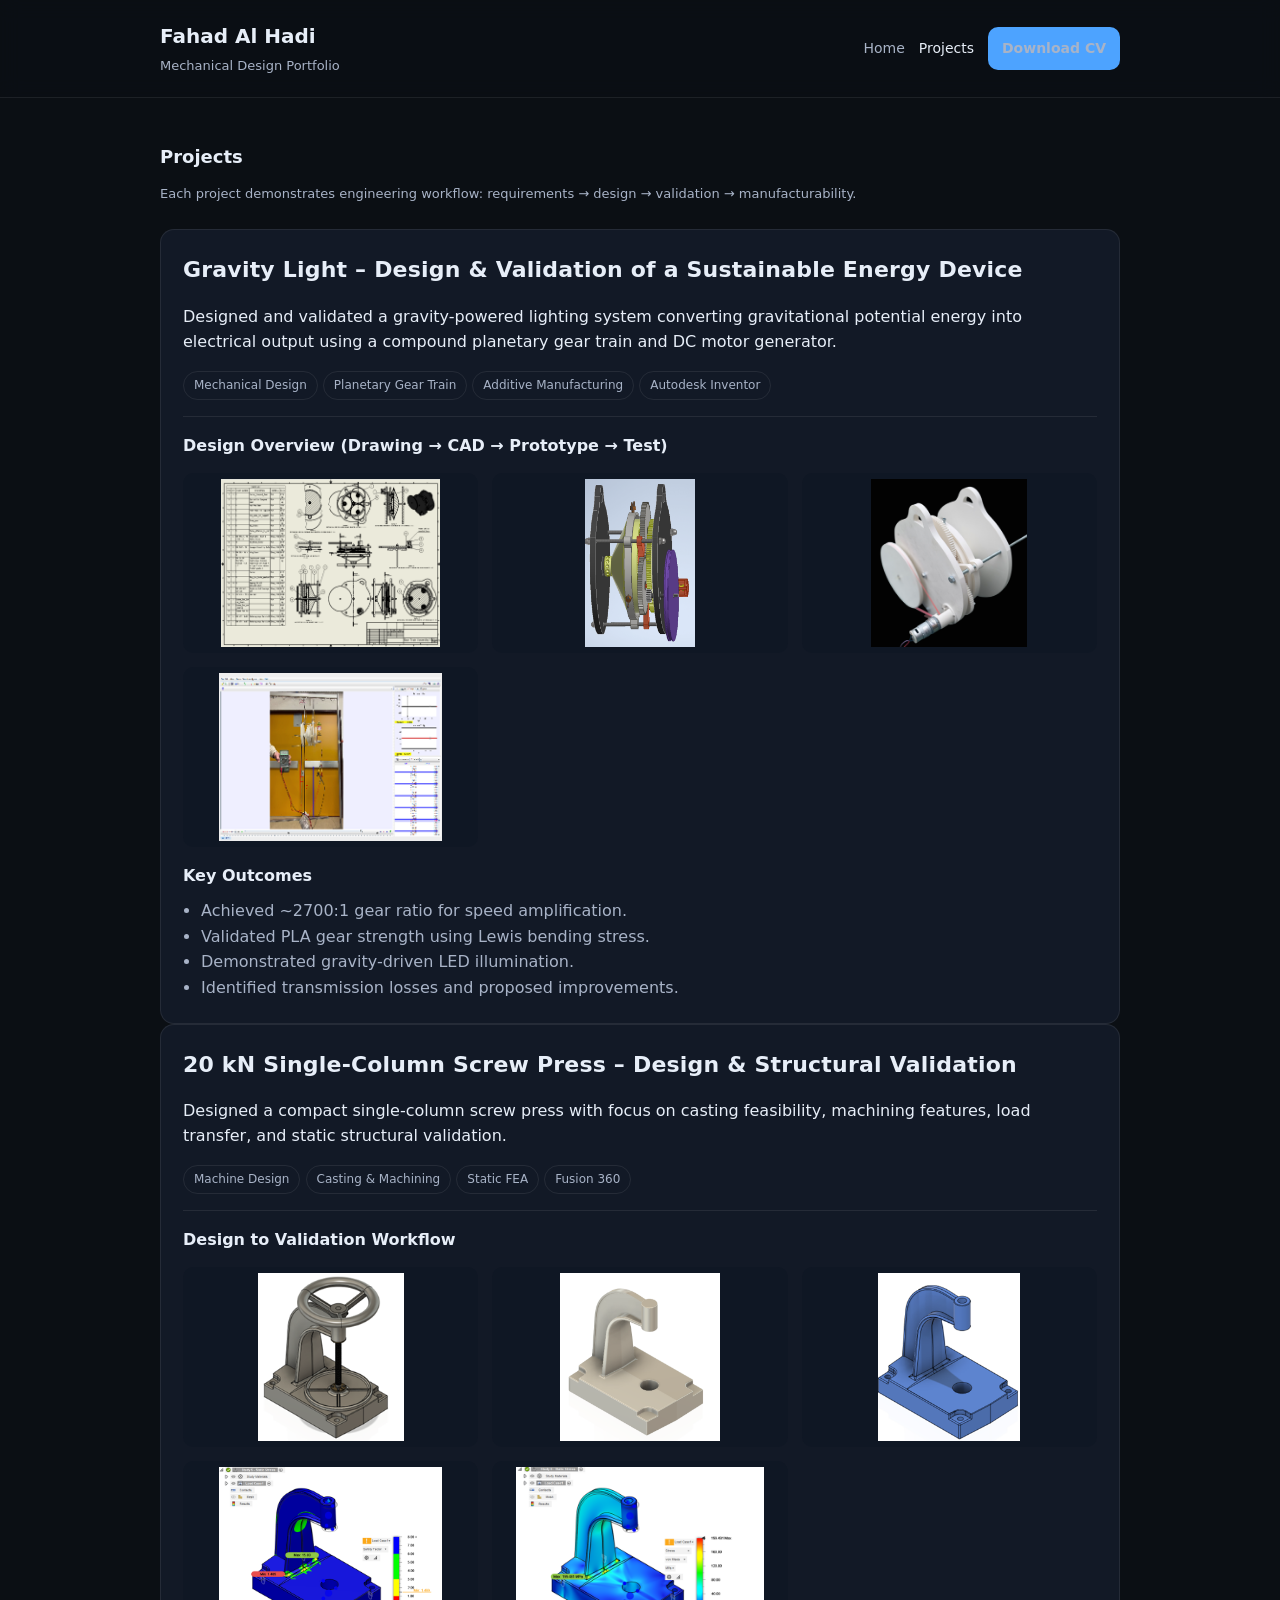
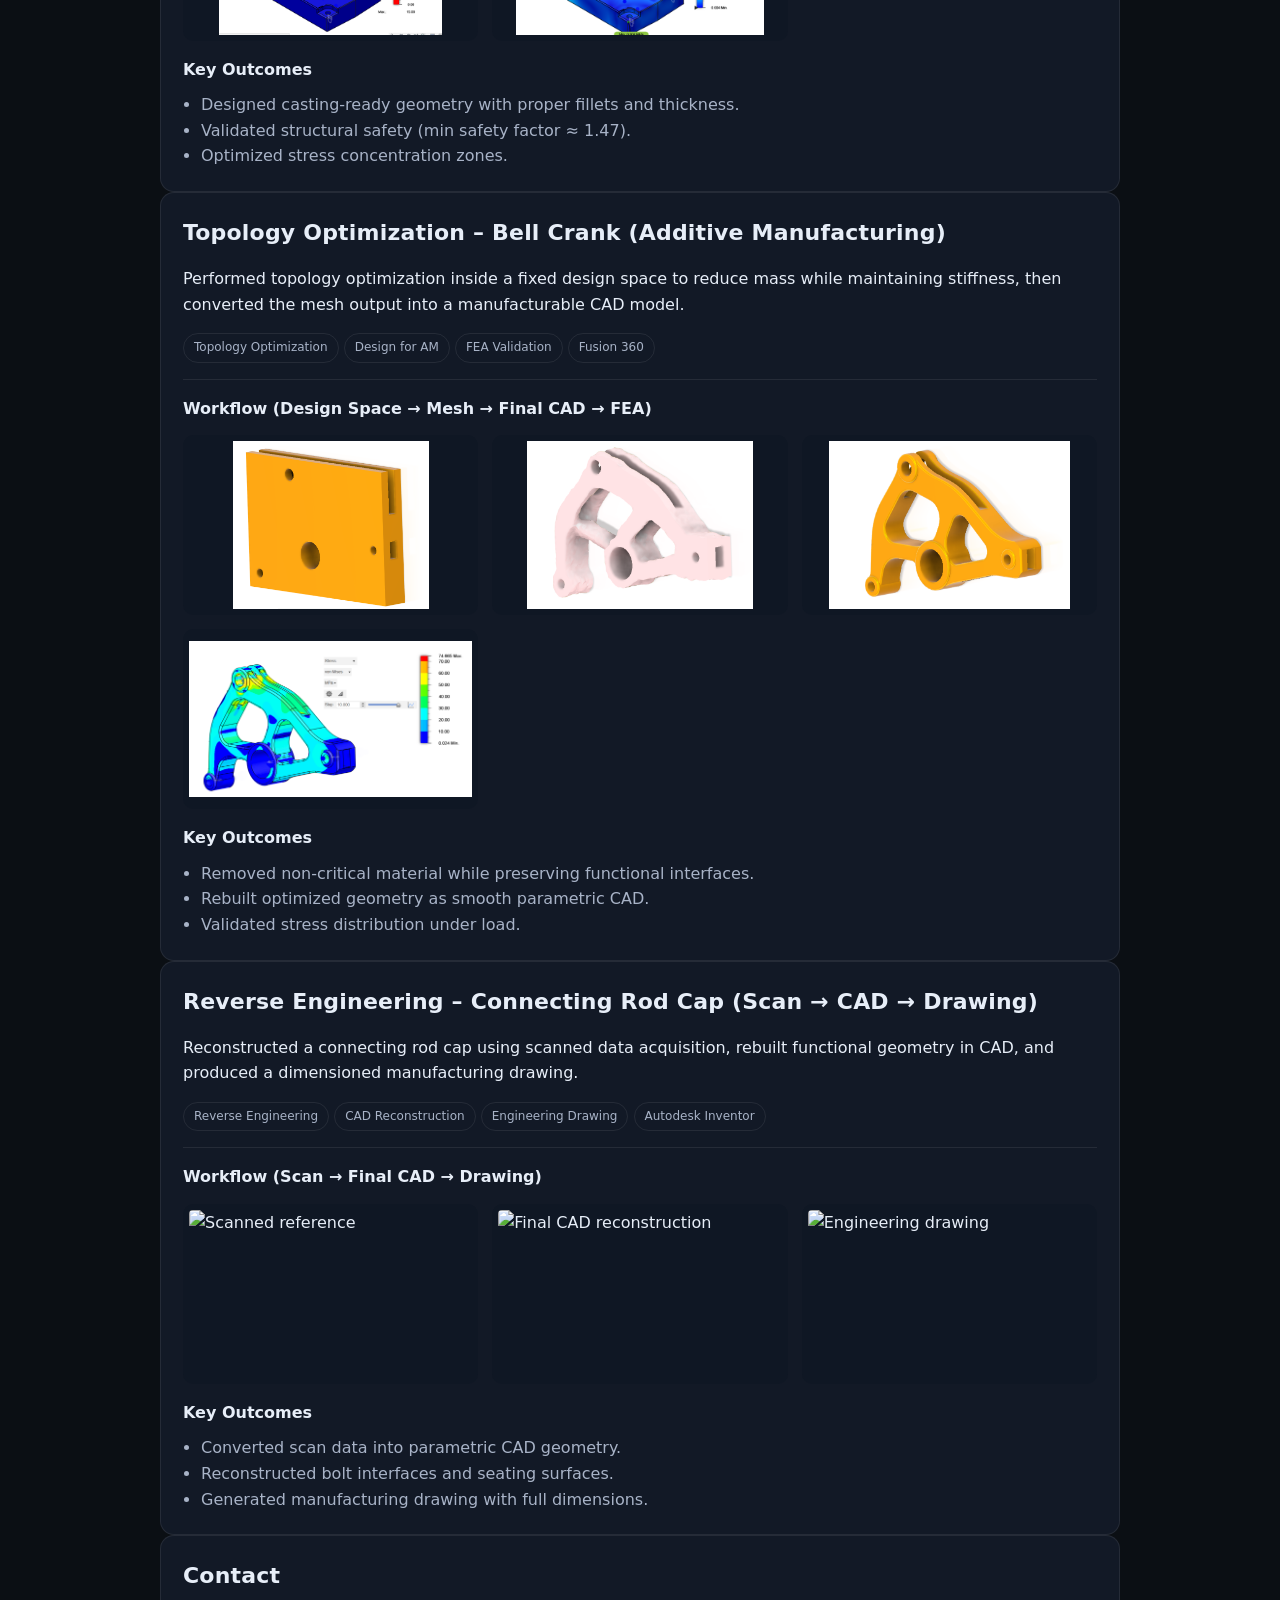
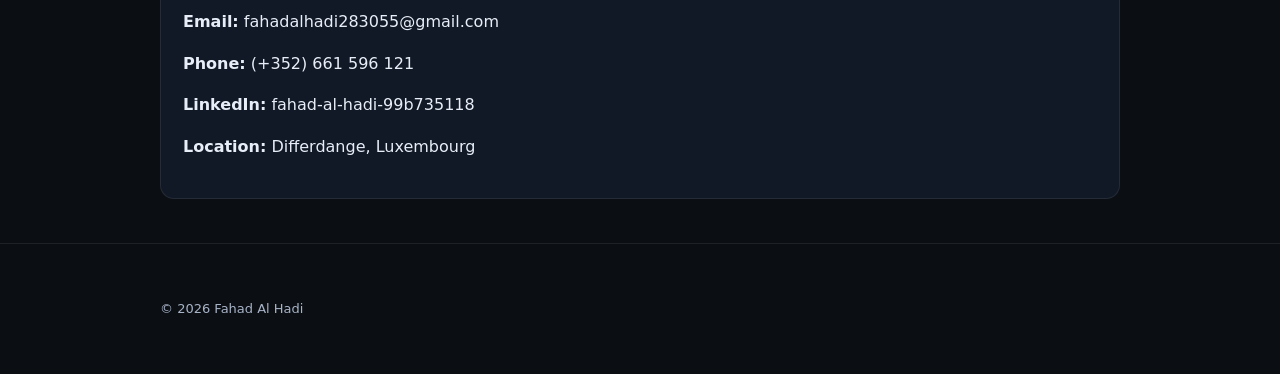
==== projects.html @ 4d7b7450 "Update projects.html" ====
<!doctype html>
<html lang="en">
<head>
  <meta charset="utf-8" />
  <meta name="viewport" content="width=device-width, initial-scale=1" />
  <title>Projects | Fahad Al Hadi</title>
  <link rel="stylesheet" href="style.css" />
</head>

<body>
  <!-- ================= HEADER ================= -->
  <header class="site-header">
    <div class="container">
      <div class="brand">
        <h1>Fahad Al Hadi</h1>
        <p class="subtitle">Mechanical Design Portfolio</p>
      </div>

      <nav class="nav">
        <a href="index.html">Home</a>
        <a class="active" href="projects.html">Projects</a>
        <a class="btn" href="resume.pdf" target="_blank" rel="noopener">Download CV</a>
      </nav>
    </div>
  </header>

  <!-- ================= MAIN ================= -->
  <main class="container">

    <section class="section">
      <h3>Projects</h3>
      <p class="subtitle">
        Each project demonstrates engineering workflow: requirements → design → validation → manufacturability.
      </p>
    </section>

    <!-- ========================================================== -->
    <!-- ===================== 1. GRAVITY LIGHT =================== -->
    <!-- ========================================================== -->
    <section id="gravity-light" class="section card">
      <h3>Gravity Light – Design & Validation of a Sustainable Energy Device</h3>

      <p>
        Designed and validated a gravity-powered lighting system converting gravitational potential energy
        into electrical output using a compound planetary gear train and DC motor generator.
      </p>

      <span class="tag">Mechanical Design</span>
      <span class="tag">Planetary Gear Train</span>
      <span class="tag">Additive Manufacturing</span>
      <span class="tag">Autodesk Inventor</span>

      <hr style="border:0;border-top:1px solid rgba(255,255,255,0.08);margin:16px 0;" />

      <h4>Design Overview (Drawing → CAD → Prototype → Test)</h4>

      <div class="image-row">
        <img src="images/gravity-light/drawing-gear-train.png" alt="Engineering drawing">
        <img src="images/gravity-light/cad-assembly.png" alt="CAD assembly">
        <img src="images/gravity-light/prototype-printed.png" alt="3D printed prototype">
        <img src="images/gravity-light/experimental-test.png" alt="Experimental setup">
      </div>

      <h4>Key Outcomes</h4>
      <ul class="pill-list">
        <li>Achieved ~2700:1 gear ratio for speed amplification.</li>
        <li>Validated PLA gear strength using Lewis bending stress.</li>
        <li>Demonstrated gravity-driven LED illumination.</li>
        <li>Identified transmission losses and proposed improvements.</li>
      </ul>
    </section>

    <!-- ========================================================== -->
    <!-- ===================== 2. SCREW PRESS ===================== -->
    <!-- ========================================================== -->
    <section id="screw-press" class="section card">
      <h3>20 kN Single-Column Screw Press – Design & Structural Validation</h3>

      <p>
        Designed a compact single-column screw press with focus on casting feasibility,
        machining features, load transfer, and static structural validation.
      </p>

      <span class="tag">Machine Design</span>
      <span class="tag">Casting & Machining</span>
      <span class="tag">Static FEA</span>
      <span class="tag">Fusion 360</span>

      <hr style="border:0;border-top:1px solid rgba(255,255,255,0.08);margin:16px 0;" />

      <h4>Design to Validation Workflow</h4>

      <div class="image-row">
        <img src="images/screw-press/assembly.png" alt="Assembly model">
        <img src="images/screw-press/cast-part.png" alt="Cast part">
        <img src="images/screw-press/machined-part.png" alt="Machined part">
        <img src="images/screw-press/safety-factor.png" alt="Safety factor plot">
        <img src="images/screw-press/stress-analysis.png" alt="Von Mises stress">
      </div>

      <h4>Key Outcomes</h4>
      <ul class="pill-list">
        <li>Designed casting-ready geometry with proper fillets and thickness.</li>
        <li>Validated structural safety (min safety factor ≈ 1.47).</li>
        <li>Optimized stress concentration zones.</li>
      </ul>
    </section>

    <!-- ========================================================== -->
    <!-- ===================== 3. TOPOLOGY ======================== -->
    <!-- ========================================================== -->
    <section id="topology-bellcrank" class="section card">
      <h3>Topology Optimization – Bell Crank (Additive Manufacturing)</h3>

      <p>
        Performed topology optimization inside a fixed design space to reduce mass while
        maintaining stiffness, then converted the mesh output into a manufacturable CAD model.
      </p>

      <span class="tag">Topology Optimization</span>
      <span class="tag">Design for AM</span>
      <span class="tag">FEA Validation</span>
      <span class="tag">Fusion 360</span>

      <hr style="border:0;border-top:1px solid rgba(255,255,255,0.08);margin:16px 0;" />

      <h4>Workflow (Design Space → Mesh → Final CAD → FEA)</h4>

      <div class="image-row">
        <img src="images/topology-bellcrank/designspace.png" alt="Design space">
        <img src="images/topology-bellcrank/meshbody.png" alt="Topology mesh">
        <img src="images/topology-bellcrank/bellcrank.png" alt="Final CAD model">
        <img src="images/topology-bellcrank/stress.png" alt="Stress analysis">
      </div>

      <h4>Key Outcomes</h4>
      <ul class="pill-list">
        <li>Removed non-critical material while preserving functional interfaces.</li>
        <li>Rebuilt optimized geometry as smooth parametric CAD.</li>
        <li>Validated stress distribution under load.</li>
      </ul>
    </section>

    <!-- ========================================================== -->
    <!-- ============ 4. REVERSE ENGINEERING PROJECT ============= -->
    <!-- ========================================================== -->
    <section id="reverse-connecting-rod" class="section card">
      <h3>Reverse Engineering – Connecting Rod Cap (Scan → CAD → Drawing)</h3>

      <p>
        Reconstructed a connecting rod cap using scanned data acquisition,
        rebuilt functional geometry in CAD, and produced a dimensioned manufacturing drawing.
      </p>

      <span class="tag">Reverse Engineering</span>
      <span class="tag">CAD Reconstruction</span>
      <span class="tag">Engineering Drawing</span>
      <span class="tag">Autodesk Inventor</span>

      <hr style="border:0;border-top:1px solid rgba(255,255,255,0.08);margin:16px 0;" />

      <h4>Workflow (Scan → Final CAD → Drawing)</h4>

      <div class="image-row">
        <img src="images/reverse-connecting-rod/scan.png" alt="Scanned reference">
        <img src="images/reverse-connecting-rod/final.png" alt="Final CAD reconstruction">
        <img src="images/reverse-connecting-rod/drawing.png" alt="Engineering drawing">
      </div>

      <h4>Key Outcomes</h4>
      <ul class="pill-list">
        <li>Converted scan data into parametric CAD geometry.</li>
        <li>Reconstructed bolt interfaces and seating surfaces.</li>
        <li>Generated manufacturing drawing with full dimensions.</li>
      </ul>
    </section>

    <!-- ================= CONTACT ================= -->
    <section class="section card" id="contact">
      <h3>Contact</h3>
      <p><strong>Email:</strong> <a href="mailto:fahadalhadi283055@gmail.com">fahadalhadi283055@gmail.com</a></p>
      <p><strong>Phone:</strong> <a href="tel:+352661596121">(+352) 661 596 121</a></p>
      <p><strong>LinkedIn:</strong>
        <a href="https://www.linkedin.com/in/fahad-al-hadi-99b735118/" target="_blank" rel="noopener">
          fahad-al-hadi-99b735118
        </a>
      </p>
      <p><strong>Location:</strong> Differdange, Luxembourg</p>
    </section>

  </main>

  <!-- ================= FOOTER ================= -->
  <footer class="footer">
    <div class="container">
      <p>© <span id="year"></span> Fahad Al Hadi</p>
    </div>
  </footer>

  <script>
    document.getElementById("year").textContent = new Date().getFullYear();
  </script>

</body>
</html>
---- style.css ----
:root {
  --bg: #0b0f14;
  --card: #121926;
  --text: #e7eef8;
  --muted: #a8b3c7;
  --accent: #4da3ff;
  --border: rgba(255,255,255,0.08);
}

* { box-sizing: border-box; }
body {
  margin: 0;
  font-family: system-ui, -apple-system, Segoe UI, Roboto, Arial, sans-serif;
  background: var(--bg);
  color: var(--text);
  line-height: 1.6;
}

a { color: inherit; text-decoration: none; }
.container { max-width: 1000px; margin: 0 auto; padding: 20px; }

.site-header {
  position: sticky;
  top: 0;
  background: rgba(11, 15, 20, 0.85);
  backdrop-filter: blur(10px);
  border-bottom: 1px solid var(--border);
}

.site-header .container {
  display: flex;
  align-items: center;
  justify-content: space-between;
  gap: 20px;
}

.brand h1 { margin: 0; font-size: 20px; }
.subtitle { margin: 4px 0 0; color: var(--muted); font-size: 13px; }

.nav { display: flex; align-items: center; gap: 14px; flex-wrap: wrap; }
.nav a { color: var(--muted); font-size: 14px; }
.nav a.active { color: var(--text); }
.nav a:hover { color: var(--text); }

.btn {
  display: inline-block;
  padding: 10px 14px;
  background: var(--accent);
  color: #08101a;
  border-radius: 10px;
  font-weight: 700;
}
.btn-outline {
  display: inline-block;
  padding: 10px 14px;
  border: 1px solid var(--border);
  border-radius: 10px;
  color: var(--text);
}
.btn-outline:hover { border-color: rgba(255,255,255,0.18); }

.hero {
  display: grid;
  grid-template-columns: 1.4fr 1fr;
  gap: 20px;
  padding: 30px 0 10px;
}
.hero h2 { font-size: 34px; line-height: 1.15; margin: 0 0 10px; }
.hero p { color: var(--muted); margin: 0 0 18px; }

.hero-actions { display: flex; gap: 12px; flex-wrap: wrap; }

.section { padding: 25px 0; }
.section h3 { margin: 0 0 12px; font-size: 18px; }

.card {
  border: 1px solid var(--border);
  background: var(--card);
  border-radius: 14px;
  padding: 16px;
}

.grid {
  display: grid;
  grid-template-columns: repeat(3, 1fr);
  gap: 14px;
}

.project-card {
  border: 1px solid var(--border);
  background: var(--card);
  border-radius: 14px;
  padding: 16px;
  transition: transform 0.12s ease, border-color 0.12s ease;
}
.project-card:hover {
  transform: translateY(-2px);
  border-color: rgba(255,255,255,0.18);
}
.project-card h4 { margin: 0 0 6px; font-size: 15px; }
.project-card p { margin: 0 0 10px; color: var(--muted); font-size: 14px; }

.tag {
  display: inline-block;
  font-size: 12px;
  color: var(--muted);
  border: 1px solid var(--border);
  border-radius: 999px;
  padding: 4px 10px;
}

.pill-list { margin: 10px 0 0; padding-left: 18px; color: var(--muted); }

.footer {
  border-top: 1px solid var(--border);
  color: var(--muted);
  padding: 22px 0;
  margin-top: 24px;
  font-size: 13px;
}

@media (max-width: 900px) {
  .hero { grid-template-columns: 1fr; }
  .grid { grid-template-columns: 1fr; }
  .site-header .container { flex-direction: column; align-items: flex-start; }
}
.image-row {
  display: grid;
  grid-template-columns: repeat(auto-fit, minmax(220px, 1fr));
  gap: 14px;
  margin: 14px 0;
}

.image-row img {
  width: 100%;
  height: 180px;
  object-fit: contain;
  background: #0f1724;
  border-radius: 10px;
  padding: 6px;
}
/* --- Project visual hierarchy upgrades --- */
.section.card {
  padding: 22px;
}

.section.card h3 {
  font-size: 22px;
  margin: 0 0 10px;
  letter-spacing: 0.2px;
}

.section.card h4 {
  font-size: 16px;
  margin: 16px 0 8px;
}

.project-head {
  display: flex;
  gap: 10px;
  align-items: flex-start;
  justify-content: space-between;
  flex-wrap: wrap;
  padding-bottom: 12px;
  margin-bottom: 12px;
  border-bottom: 1px solid var(--border);
}

.project-tags {
  display: flex;
  gap: 8px;
  flex-wrap: wrap;
}

.note {
  margin-top: 12px;
  color: rgba(255,255,255,0.75);
  font-size: 14px;
}
.hero-tagline {
  margin-top: 6px;
  font-size: 15px;
  color: var(--muted);
  letter-spacing: 0.3px;
}
/* --- Horizontal slider for projects --- */
.slider {
  position: relative;
  margin-top: 12px;
}

.slider-track {
  display: flex;
  gap: 14px;
  overflow-x: auto;
  scroll-behavior: smooth;
  padding: 8px 44px; /* space for buttons */
  scrollbar-width: thin;
}

.slider-track::-webkit-scrollbar {
  height: 8px;
}
.slider-track::-webkit-scrollbar-thumb {
  background: rgba(255,255,255,0.16);
  border-radius: 999px;
}

.slider-card {
  flex: 0 0 280px;
  border: 1px solid var(--border);
  background: var(--card);
  border-radius: 14px;
  padding: 16px;
  transition: transform 0.12s ease, border-color 0.12s ease;
}
.slider-card:hover {
  transform: translateY(-2px);
  border-color: rgba(255,255,255,0.18);
}
.slider-card h4 {
  margin: 0 0 6px;
  font-size: 15px;
}
.slider-card p {
  margin: 0 0 10px;
  color: var(--muted);
  font-size: 14px;
}
.tool-pill {
  display: inline-block;
  font-size: 12px;
  color: var(--muted);
  border: 1px solid var(--border);
  border-radius: 999px;
  padding: 4px 10px;
  margin-right: 6px;
}

.slider-btn {
  position: absolute;
  top: 50%;
  transform: translateY(-50%);
  width: 36px;
  height: 36px;
  border-radius: 12px;
  border: 1px solid var(--border);
  background: rgba(18, 25, 38, 0.9);
  color: var(--text);
  cursor: pointer;
  display: grid;
  place-items: center;
}
.slider-btn:hover {
  border-color: rgba(255,255,255,0.18);
}
.slider-btn.left { left: 6px; }
.slider-btn.right { right: 6px; }

@media (max-width: 900px) {
  .slider-track { padding: 8px 42px; }
  .slider-card { flex-basis: 240px; }
}
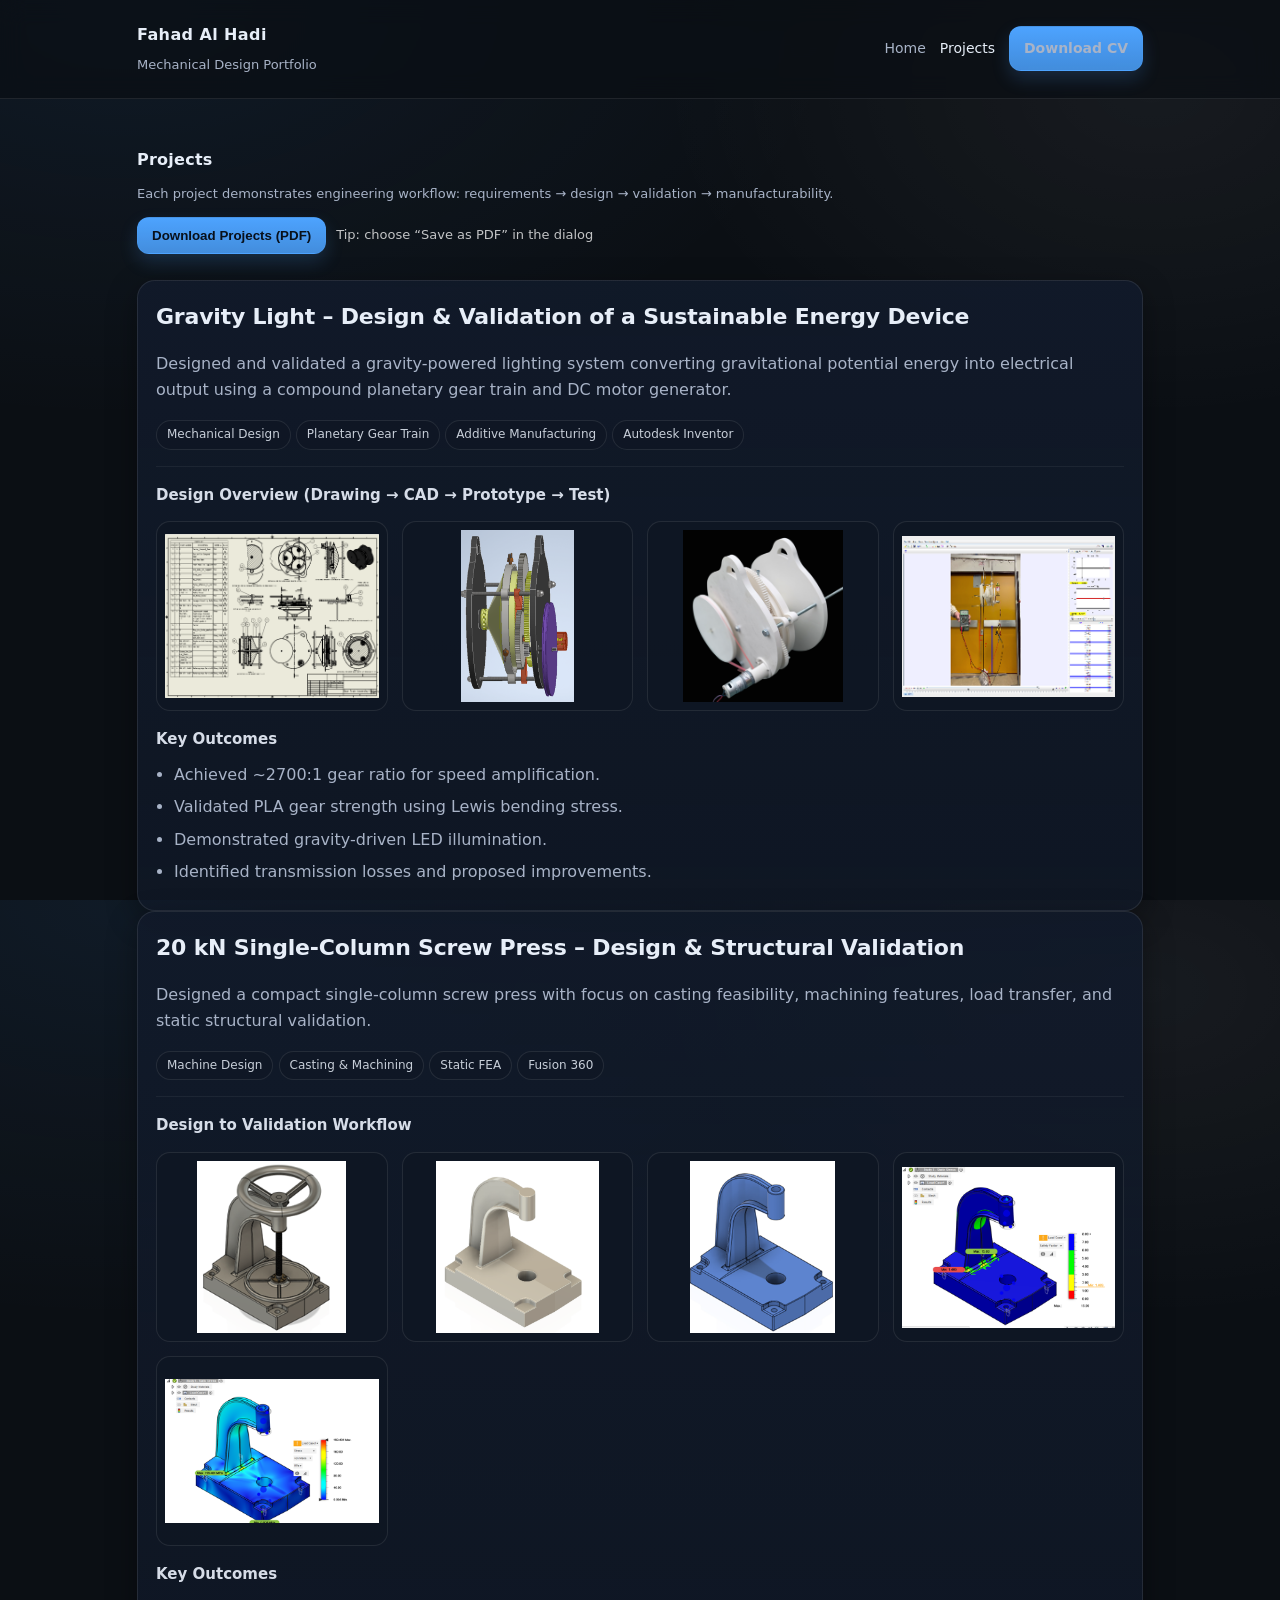
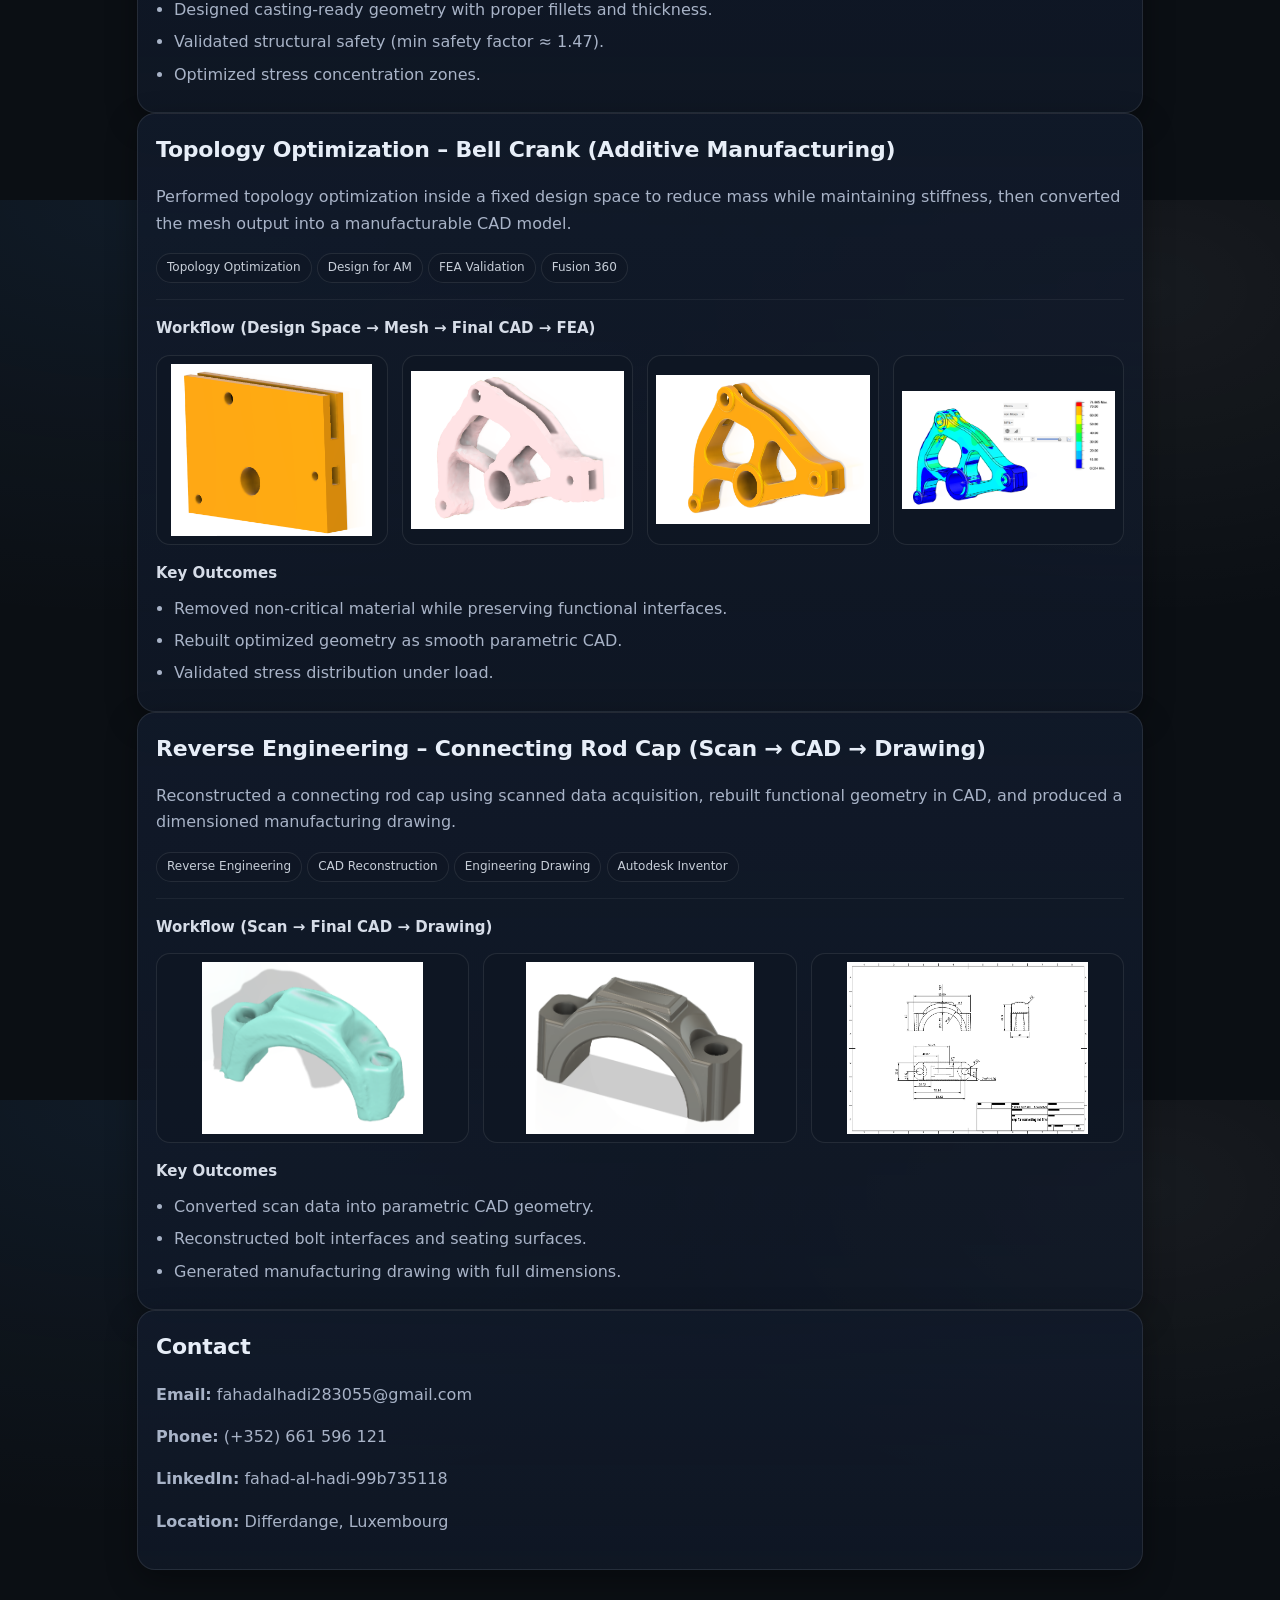
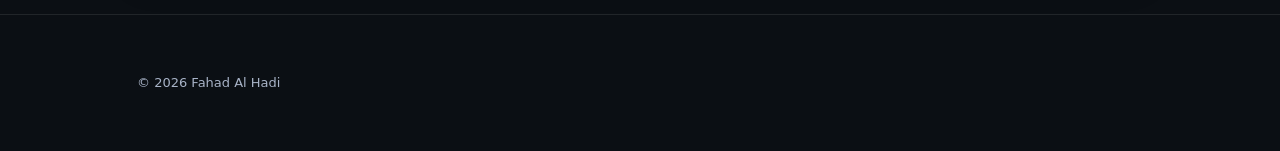
==== commit 31391577: "Update projects.html" ====
--- a/projects.html
+++ b/projects.html
@@ -32,148 +32,163 @@
       <p class="subtitle">
         Each project demonstrates engineering workflow: requirements → design → validation → manufacturability.
       </p>
+
+      <!-- PDF Button -->
+      <div style="display:flex; gap:10px; flex-wrap:wrap; margin-top:12px; align-items:center;">
+        <button class="btn" type="button" onclick="downloadProjectsPDF()">
+          Download Projects (PDF)
+        </button>
+        <span style="color: rgba(255,255,255,0.75); font-size: 13px;">
+          Tip: choose “Save as PDF” in the dialog
+        </span>
+      </div>
     </section>
 
-    <!-- ========================================================== -->
-    <!-- ===================== 1. GRAVITY LIGHT =================== -->
-    <!-- ========================================================== -->
-    <section id="gravity-light" class="section card">
-      <h3>Gravity Light – Design & Validation of a Sustainable Energy Device</h3>
-
-      <p>
-        Designed and validated a gravity-powered lighting system converting gravitational potential energy
-        into electrical output using a compound planetary gear train and DC motor generator.
-      </p>
-
-      <span class="tag">Mechanical Design</span>
-      <span class="tag">Planetary Gear Train</span>
-      <span class="tag">Additive Manufacturing</span>
-      <span class="tag">Autodesk Inventor</span>
-
-      <hr style="border:0;border-top:1px solid rgba(255,255,255,0.08);margin:16px 0;" />
-
-      <h4>Design Overview (Drawing → CAD → Prototype → Test)</h4>
-
-      <div class="image-row">
-        <img src="images/gravity-light/drawing-gear-train.png" alt="Engineering drawing">
-        <img src="images/gravity-light/cad-assembly.png" alt="CAD assembly">
-        <img src="images/gravity-light/prototype-printed.png" alt="3D printed prototype">
-        <img src="images/gravity-light/experimental-test.png" alt="Experimental setup">
-      </div>
-
-      <h4>Key Outcomes</h4>
-      <ul class="pill-list">
-        <li>Achieved ~2700:1 gear ratio for speed amplification.</li>
-        <li>Validated PLA gear strength using Lewis bending stress.</li>
-        <li>Demonstrated gravity-driven LED illumination.</li>
-        <li>Identified transmission losses and proposed improvements.</li>
-      </ul>
-    </section>
-
-    <!-- ========================================================== -->
-    <!-- ===================== 2. SCREW PRESS ===================== -->
-    <!-- ========================================================== -->
-    <section id="screw-press" class="section card">
-      <h3>20 kN Single-Column Screw Press – Design & Structural Validation</h3>
-
-      <p>
-        Designed a compact single-column screw press with focus on casting feasibility,
-        machining features, load transfer, and static structural validation.
-      </p>
-
-      <span class="tag">Machine Design</span>
-      <span class="tag">Casting & Machining</span>
-      <span class="tag">Static FEA</span>
-      <span class="tag">Fusion 360</span>
-
-      <hr style="border:0;border-top:1px solid rgba(255,255,255,0.08);margin:16px 0;" />
-
-      <h4>Design to Validation Workflow</h4>
-
-      <div class="image-row">
-        <img src="images/screw-press/assembly.png" alt="Assembly model">
-        <img src="images/screw-press/cast-part.png" alt="Cast part">
-        <img src="images/screw-press/machined-part.png" alt="Machined part">
-        <img src="images/screw-press/safety-factor.png" alt="Safety factor plot">
-        <img src="images/screw-press/stress-analysis.png" alt="Von Mises stress">
-      </div>
-
-      <h4>Key Outcomes</h4>
-      <ul class="pill-list">
-        <li>Designed casting-ready geometry with proper fillets and thickness.</li>
-        <li>Validated structural safety (min safety factor ≈ 1.47).</li>
-        <li>Optimized stress concentration zones.</li>
-      </ul>
-    </section>
-
-    <!-- ========================================================== -->
-    <!-- ===================== 3. TOPOLOGY ======================== -->
-    <!-- ========================================================== -->
-    <section id="topology-bellcrank" class="section card">
-      <h3>Topology Optimization – Bell Crank (Additive Manufacturing)</h3>
-
-      <p>
-        Performed topology optimization inside a fixed design space to reduce mass while
-        maintaining stiffness, then converted the mesh output into a manufacturable CAD model.
-      </p>
-
-      <span class="tag">Topology Optimization</span>
-      <span class="tag">Design for AM</span>
-      <span class="tag">FEA Validation</span>
-      <span class="tag">Fusion 360</span>
-
-      <hr style="border:0;border-top:1px solid rgba(255,255,255,0.08);margin:16px 0;" />
-
-      <h4>Workflow (Design Space → Mesh → Final CAD → FEA)</h4>
-
-      <div class="image-row">
-        <img src="images/topology-bellcrank/designspace.png" alt="Design space">
-        <img src="images/topology-bellcrank/meshbody.png" alt="Topology mesh">
-        <img src="images/topology-bellcrank/bellcrank.png" alt="Final CAD model">
-        <img src="images/topology-bellcrank/stress.png" alt="Stress analysis">
-      </div>
-
-      <h4>Key Outcomes</h4>
-      <ul class="pill-list">
-        <li>Removed non-critical material while preserving functional interfaces.</li>
-        <li>Rebuilt optimized geometry as smooth parametric CAD.</li>
-        <li>Validated stress distribution under load.</li>
-      </ul>
-    </section>
-
-    <!-- ========================================================== -->
-    <!-- ============ 4. REVERSE ENGINEERING PROJECT ============= -->
-    <!-- ========================================================== -->
-    <section id="reverse-connecting-rod" class="section card">
-      <h3>Reverse Engineering – Connecting Rod Cap (Scan → CAD → Drawing)</h3>
-
-      <p>
-        Reconstructed a connecting rod cap using scanned data acquisition,
-        rebuilt functional geometry in CAD, and produced a dimensioned manufacturing drawing.
-      </p>
-
-      <span class="tag">Reverse Engineering</span>
-      <span class="tag">CAD Reconstruction</span>
-      <span class="tag">Engineering Drawing</span>
-      <span class="tag">Autodesk Inventor</span>
-
-      <hr style="border:0;border-top:1px solid rgba(255,255,255,0.08);margin:16px 0;" />
-
-      <h4>Workflow (Scan → Final CAD → Drawing)</h4>
-
-      <div class="image-row">
-        <img src="images/reverse-connecting-rod/scan.png" alt="Scanned reference">
-        <img src="images/reverse-connecting-rod/final.png" alt="Final CAD reconstruction">
-        <img src="images/reverse-connecting-rod/drawing.png" alt="Engineering drawing">
-      </div>
-
-      <h4>Key Outcomes</h4>
-      <ul class="pill-list">
-        <li>Converted scan data into parametric CAD geometry.</li>
-        <li>Reconstructed bolt interfaces and seating surfaces.</li>
-        <li>Generated manufacturing drawing with full dimensions.</li>
-      </ul>
-    </section>
+    <!-- Only this wrapper will be exported to PDF -->
+    <div id="projects-pdf">
+
+      <!-- ========================================================== -->
+      <!-- ===================== 1. GRAVITY LIGHT =================== -->
+      <!-- ========================================================== -->
+      <section id="gravity-light" class="section card">
+        <h3>Gravity Light – Design & Validation of a Sustainable Energy Device</h3>
+
+        <p>
+          Designed and validated a gravity-powered lighting system converting gravitational potential energy
+          into electrical output using a compound planetary gear train and DC motor generator.
+        </p>
+
+        <span class="tag">Mechanical Design</span>
+        <span class="tag">Planetary Gear Train</span>
+        <span class="tag">Additive Manufacturing</span>
+        <span class="tag">Autodesk Inventor</span>
+
+        <hr style="border:0;border-top:1px solid rgba(255,255,255,0.08);margin:16px 0;" />
+
+        <h4>Design Overview (Drawing → CAD → Prototype → Test)</h4>
+
+        <div class="image-row">
+          <img src="images/gravity-light/drawing-gear-train.png" alt="Engineering drawing">
+          <img src="images/gravity-light/cad-assembly.png" alt="CAD assembly">
+          <img src="images/gravity-light/prototype-printed.png" alt="3D printed prototype">
+          <img src="images/gravity-light/experimental-test.png" alt="Experimental setup">
+        </div>
+
+        <h4>Key Outcomes</h4>
+        <ul class="pill-list">
+          <li>Achieved ~2700:1 gear ratio for speed amplification.</li>
+          <li>Validated PLA gear strength using Lewis bending stress.</li>
+          <li>Demonstrated gravity-driven LED illumination.</li>
+          <li>Identified transmission losses and proposed improvements.</li>
+        </ul>
+      </section>
+
+      <!-- ========================================================== -->
+      <!-- ===================== 2. SCREW PRESS ===================== -->
+      <!-- ========================================================== -->
+      <section id="screw-press" class="section card">
+        <h3>20 kN Single-Column Screw Press – Design & Structural Validation</h3>
+
+        <p>
+          Designed a compact single-column screw press with focus on casting feasibility,
+          machining features, load transfer, and static structural validation.
+        </p>
+
+        <span class="tag">Machine Design</span>
+        <span class="tag">Casting & Machining</span>
+        <span class="tag">Static FEA</span>
+        <span class="tag">Fusion 360</span>
+
+        <hr style="border:0;border-top:1px solid rgba(255,255,255,0.08);margin:16px 0;" />
+
+        <h4>Design to Validation Workflow</h4>
+
+        <div class="image-row">
+          <img src="images/screw-press/assembly.png" alt="Assembly model">
+          <img src="images/screw-press/cast-part.png" alt="Cast part">
+          <img src="images/screw-press/machined-part.png" alt="Machined part">
+          <img src="images/screw-press/safety-factor.png" alt="Safety factor plot">
+          <img src="images/screw-press/stress-analysis.png" alt="Von Mises stress">
+        </div>
+
+        <h4>Key Outcomes</h4>
+        <ul class="pill-list">
+          <li>Designed casting-ready geometry with proper fillets and thickness.</li>
+          <li>Validated structural safety (min safety factor ≈ 1.47).</li>
+          <li>Optimized stress concentration zones.</li>
+        </ul>
+      </section>
+
+      <!-- ========================================================== -->
+      <!-- ===================== 3. TOPOLOGY ======================== -->
+      <!-- ========================================================== -->
+      <section id="topology-bellcrank" class="section card">
+        <h3>Topology Optimization – Bell Crank (Additive Manufacturing)</h3>
+
+        <p>
+          Performed topology optimization inside a fixed design space to reduce mass while
+          maintaining stiffness, then converted the mesh output into a manufacturable CAD model.
+        </p>
+
+        <span class="tag">Topology Optimization</span>
+        <span class="tag">Design for AM</span>
+        <span class="tag">FEA Validation</span>
+        <span class="tag">Fusion 360</span>
+
+        <hr style="border:0;border-top:1px solid rgba(255,255,255,0.08);margin:16px 0;" />
+
+        <h4>Workflow (Design Space → Mesh → Final CAD → FEA)</h4>
+
+        <div class="image-row">
+          <img src="images/topology-bellcrank/designspace.png" alt="Design space">
+          <img src="images/topology-bellcrank/meshbody.png" alt="Topology mesh">
+          <img src="images/topology-bellcrank/bellcrank.png" alt="Final CAD model">
+          <img src="images/topology-bellcrank/stress.png" alt="Stress analysis">
+        </div>
+
+        <h4>Key Outcomes</h4>
+        <ul class="pill-list">
+          <li>Removed non-critical material while preserving functional interfaces.</li>
+          <li>Rebuilt optimized geometry as smooth parametric CAD.</li>
+          <li>Validated stress distribution under load.</li>
+        </ul>
+      </section>
+
+      <!-- ========================================================== -->
+      <!-- ============ 4. REVERSE ENGINEERING PROJECT ============= -->
+      <!-- ========================================================== -->
+      <section id="reverse-connecting-rod" class="section card">
+        <h3>Reverse Engineering – Connecting Rod Cap (Scan → CAD → Drawing)</h3>
+
+        <p>
+          Reconstructed a connecting rod cap using scanned data acquisition,
+          rebuilt functional geometry in CAD, and produced a dimensioned manufacturing drawing.
+        </p>
+
+        <span class="tag">Reverse Engineering</span>
+        <span class="tag">CAD Reconstruction</span>
+        <span class="tag">Engineering Drawing</span>
+        <span class="tag">Autodesk Inventor</span>
+
+        <hr style="border:0;border-top:1px solid rgba(255,255,255,0.08);margin:16px 0;" />
+
+        <h4>Workflow (Scan → Final CAD → Drawing)</h4>
+
+        <div class="image-row">
+          <img src="images/reverse-connecting-rod/scan.png" alt="Scanned reference">
+          <img src="images/reverse-connecting-rod/final.png" alt="Final CAD reconstruction">
+          <img src="images/reverse-connecting-rod/drawing.png" alt="Engineering drawing">
+        </div>
+
+        <h4>Key Outcomes</h4>
+        <ul class="pill-list">
+          <li>Converted scan data into parametric CAD geometry.</li>
+          <li>Reconstructed bolt interfaces and seating surfaces.</li>
+          <li>Generated manufacturing drawing with full dimensions.</li>
+        </ul>
+      </section>
+
+    </div><!-- /#projects-pdf -->
 
     <!-- ================= CONTACT ================= -->
     <section class="section card" id="contact">
@@ -197,8 +212,13 @@
     </div>
   </footer>
 
+  <!-- ================= SCRIPTS ================= -->
   <script>
     document.getElementById("year").textContent = new Date().getFullYear();
+
+    function downloadProjectsPDF() {
+      window.print();
+    }
   </script>
 
 </body>
--- a/style.css
+++ b/style.css
@@ -1,29 +1,36 @@
 :root {
   --bg: #0b0f14;
-  --card: #121926;
+  --panel: #0f1623;
+  --card: #111a2a;
   --text: #e7eef8;
   --muted: #a8b3c7;
+  --border: rgba(255,255,255,0.09);
+  --border2: rgba(255,255,255,0.14);
   --accent: #4da3ff;
-  --border: rgba(255,255,255,0.08);
+  --shadow: 0 10px 30px rgba(0,0,0,0.35);
 }
 
 * { box-sizing: border-box; }
+html, body { height: 100%; }
 body {
   margin: 0;
-  font-family: system-ui, -apple-system, Segoe UI, Roboto, Arial, sans-serif;
-  background: var(--bg);
+  font-family: ui-sans-serif, system-ui, -apple-system, Segoe UI, Roboto, Arial, sans-serif;
+  background: radial-gradient(1200px 700px at 10% 0%, rgba(77,163,255,0.08), transparent 60%),
+              radial-gradient(900px 600px at 90% 10%, rgba(255,255,255,0.05), transparent 55%),
+              var(--bg);
   color: var(--text);
-  line-height: 1.6;
+  line-height: 1.65;
 }
 
 a { color: inherit; text-decoration: none; }
-.container { max-width: 1000px; margin: 0 auto; padding: 20px; }
+.container { max-width: 1050px; margin: 0 auto; padding: 22px; }
 
 .site-header {
   position: sticky;
   top: 0;
-  background: rgba(11, 15, 20, 0.85);
-  backdrop-filter: blur(10px);
+  z-index: 50;
+  background: rgba(11, 15, 20, 0.72);
+  backdrop-filter: blur(12px);
   border-bottom: 1px solid var(--border);
 }
 
@@ -31,53 +38,81 @@
   display: flex;
   align-items: center;
   justify-content: space-between;
-  gap: 20px;
-}
-
-.brand h1 { margin: 0; font-size: 20px; }
-.subtitle { margin: 4px 0 0; color: var(--muted); font-size: 13px; }
-
-.nav { display: flex; align-items: center; gap: 14px; flex-wrap: wrap; }
+  gap: 18px;
+}
+
+.brand h1 { margin: 0; font-size: 16px; letter-spacing: 0.4px; }
+.subtitle { margin: 6px 0 0; color: var(--muted); font-size: 13px; }
+
+.nav {
+  display: flex;
+  align-items: center;
+  gap: 14px;
+  flex-wrap: wrap;
+}
 .nav a { color: var(--muted); font-size: 14px; }
+.nav a:hover { color: var(--text); }
 .nav a.active { color: var(--text); }
-.nav a:hover { color: var(--text); }
 
 .btn {
-  display: inline-block;
+  display: inline-flex;
+  align-items: center;
+  justify-content: center;
   padding: 10px 14px;
-  background: var(--accent);
+  border-radius: 12px;
+  background: linear-gradient(180deg, rgba(77,163,255,1), rgba(77,163,255,0.85));
   color: #08101a;
-  border-radius: 10px;
-  font-weight: 700;
-}
+  font-weight: 750;
+  border: 1px solid rgba(77,163,255,0.25);
+  box-shadow: 0 8px 18px rgba(77,163,255,0.18);
+}
+.btn:hover { filter: brightness(1.05); }
+
 .btn-outline {
-  display: inline-block;
+  display: inline-flex;
+  align-items: center;
+  justify-content: center;
   padding: 10px 14px;
-  border: 1px solid var(--border);
-  border-radius: 10px;
+  border-radius: 12px;
+  border: 1px solid var(--border2);
+  background: rgba(17, 26, 42, 0.6);
   color: var(--text);
 }
-.btn-outline:hover { border-color: rgba(255,255,255,0.18); }
+.btn-outline:hover { border-color: rgba(255,255,255,0.22); }
+
+.section { padding: 26px 0; }
+.section > h3 { margin: 0 0 10px; font-size: 16px; letter-spacing: 0.25px; }
+.section .subtitle { margin: 0; }
 
 .hero {
   display: grid;
-  grid-template-columns: 1.4fr 1fr;
-  gap: 20px;
-  padding: 30px 0 10px;
-}
-.hero h2 { font-size: 34px; line-height: 1.15; margin: 0 0 10px; }
-.hero p { color: var(--muted); margin: 0 0 18px; }
-
-.hero-actions { display: flex; gap: 12px; flex-wrap: wrap; }
-
-.section { padding: 25px 0; }
-.section h3 { margin: 0 0 12px; font-size: 18px; }
+  grid-template-columns: 1.4fr 0.9fr;
+  gap: 18px;
+  padding: 34px 0 10px;
+}
+
+.hero h2 {
+  margin: 0;
+  font-size: 42px;
+  line-height: 1.1;
+  letter-spacing: -0.6px;
+}
+.hero p { margin: 12px 0 0; color: var(--muted); }
+
+.hero-tagline {
+  margin-top: 10px;
+  color: rgba(231,238,248,0.92);
+  font-size: 14px;
+  letter-spacing: 0.35px;
+}
+.hero-actions { margin-top: 18px; display: flex; gap: 12px; flex-wrap: wrap; }
 
 .card {
   border: 1px solid var(--border);
-  background: var(--card);
-  border-radius: 14px;
-  padding: 16px;
+  background: linear-gradient(180deg, rgba(17,26,42,0.92), rgba(17,26,42,0.72));
+  border-radius: 18px;
+  padding: 18px;
+  box-shadow: var(--shadow);
 }
 
 .grid {
@@ -88,154 +123,119 @@
 
 .project-card {
   border: 1px solid var(--border);
-  background: var(--card);
-  border-radius: 14px;
-  padding: 16px;
-  transition: transform 0.12s ease, border-color 0.12s ease;
+  background: linear-gradient(180deg, rgba(17,26,42,0.92), rgba(17,26,42,0.65));
+  border-radius: 18px;
+  padding: 18px;
+  box-shadow: var(--shadow);
+  transition: transform 0.12s ease, border-color 0.12s ease, filter 0.12s ease;
 }
 .project-card:hover {
   transform: translateY(-2px);
-  border-color: rgba(255,255,255,0.18);
-}
-.project-card h4 { margin: 0 0 6px; font-size: 15px; }
-.project-card p { margin: 0 0 10px; color: var(--muted); font-size: 14px; }
+  border-color: rgba(255,255,255,0.22);
+  filter: brightness(1.03);
+}
+.project-card h4 { margin: 0 0 8px; font-size: 15px; }
+.project-card p { margin: 0 0 12px; color: var(--muted); font-size: 14px; }
 
 .tag {
   display: inline-block;
   font-size: 12px;
-  color: var(--muted);
+  color: rgba(231,238,248,0.85);
   border: 1px solid var(--border);
   border-radius: 999px;
   padding: 4px 10px;
+  background: rgba(15,22,35,0.55);
+}
+
+.tool-pill {
+  display: inline-block;
+  font-size: 12px;
+  color: var(--muted);
+  border: 1px solid var(--border);
+  border-radius: 999px;
+  padding: 4px 10px;
+  background: rgba(15,22,35,0.55);
+  margin-right: 6px;
 }
 
 .pill-list { margin: 10px 0 0; padding-left: 18px; color: var(--muted); }
+.pill-list li { margin: 6px 0; }
 
 .footer {
   border-top: 1px solid var(--border);
   color: var(--muted);
   padding: 22px 0;
-  margin-top: 24px;
+  margin-top: 22px;
   font-size: 13px;
 }
 
-@media (max-width: 900px) {
-  .hero { grid-template-columns: 1fr; }
-  .grid { grid-template-columns: 1fr; }
-  .site-header .container { flex-direction: column; align-items: flex-start; }
-}
+/* --- Project page hierarchy --- */
+.section.card h3 {
+  font-size: 22px;
+  margin: 0 0 10px;
+  letter-spacing: -0.2px;
+}
+.section.card h4 {
+  font-size: 15px;
+  margin: 16px 0 8px;
+  color: rgba(231,238,248,0.92);
+}
+.section.card p { color: var(--muted); }
+
+hr { opacity: 0.7; }
+
+/* --- Image row (gallery) --- */
 .image-row {
   display: grid;
   grid-template-columns: repeat(auto-fit, minmax(220px, 1fr));
   gap: 14px;
   margin: 14px 0;
 }
-
 .image-row img {
   width: 100%;
-  height: 180px;
+  height: 190px;
   object-fit: contain;
-  background: #0f1724;
-  border-radius: 10px;
-  padding: 6px;
-}
-/* --- Project visual hierarchy upgrades --- */
-.section.card {
-  padding: 22px;
-}
-
-.section.card h3 {
-  font-size: 22px;
-  margin: 0 0 10px;
-  letter-spacing: 0.2px;
-}
-
-.section.card h4 {
-  font-size: 16px;
-  margin: 16px 0 8px;
-}
-
-.project-head {
-  display: flex;
-  gap: 10px;
-  align-items: flex-start;
-  justify-content: space-between;
-  flex-wrap: wrap;
-  padding-bottom: 12px;
-  margin-bottom: 12px;
-  border-bottom: 1px solid var(--border);
-}
-
-.project-tags {
-  display: flex;
-  gap: 8px;
-  flex-wrap: wrap;
-}
-
-.note {
-  margin-top: 12px;
-  color: rgba(255,255,255,0.75);
-  font-size: 14px;
-}
-.hero-tagline {
-  margin-top: 6px;
-  font-size: 15px;
-  color: var(--muted);
-  letter-spacing: 0.3px;
-}
-/* --- Horizontal slider for projects --- */
+  background: rgba(15,22,35,0.65);
+  border: 1px solid var(--border);
+  border-radius: 14px;
+  padding: 8px;
+}
+
+/* --- Slider (Other Projects) --- */
 .slider {
   position: relative;
   margin-top: 12px;
 }
-
 .slider-track {
   display: flex;
   gap: 14px;
   overflow-x: auto;
   scroll-behavior: smooth;
-  padding: 8px 44px; /* space for buttons */
+  padding: 8px 44px;
   scrollbar-width: thin;
 }
-
-.slider-track::-webkit-scrollbar {
-  height: 8px;
-}
+.slider-track::-webkit-scrollbar { height: 8px; }
 .slider-track::-webkit-scrollbar-thumb {
   background: rgba(255,255,255,0.16);
   border-radius: 999px;
 }
 
 .slider-card {
-  flex: 0 0 280px;
-  border: 1px solid var(--border);
-  background: var(--card);
-  border-radius: 14px;
-  padding: 16px;
-  transition: transform 0.12s ease, border-color 0.12s ease;
+  flex: 0 0 300px;
+  border: 1px solid var(--border);
+  background: linear-gradient(180deg, rgba(17,26,42,0.92), rgba(17,26,42,0.65));
+  border-radius: 18px;
+  padding: 18px;
+  box-shadow: var(--shadow);
+  transition: transform 0.12s ease, border-color 0.12s ease, filter 0.12s ease;
 }
 .slider-card:hover {
   transform: translateY(-2px);
-  border-color: rgba(255,255,255,0.18);
-}
-.slider-card h4 {
-  margin: 0 0 6px;
-  font-size: 15px;
-}
-.slider-card p {
-  margin: 0 0 10px;
-  color: var(--muted);
-  font-size: 14px;
-}
-.tool-pill {
-  display: inline-block;
-  font-size: 12px;
-  color: var(--muted);
-  border: 1px solid var(--border);
-  border-radius: 999px;
-  padding: 4px 10px;
-  margin-right: 6px;
-}
+  border-color: rgba(255,255,255,0.22);
+  filter: brightness(1.03);
+}
+.slider-card h4 { margin: 0 0 8px; font-size: 15px; }
+.slider-card p { margin: 0 0 12px; color: var(--muted); font-size: 14px; }
 
 .slider-btn {
   position: absolute;
@@ -243,22 +243,73 @@
   transform: translateY(-50%);
   width: 36px;
   height: 36px;
-  border-radius: 12px;
-  border: 1px solid var(--border);
-  background: rgba(18, 25, 38, 0.9);
+  border-radius: 14px;
+  border: 1px solid var(--border2);
+  background: rgba(17, 26, 42, 0.85);
   color: var(--text);
   cursor: pointer;
   display: grid;
   place-items: center;
 }
-.slider-btn:hover {
-  border-color: rgba(255,255,255,0.18);
-}
+.slider-btn:hover { border-color: rgba(255,255,255,0.26); }
 .slider-btn.left { left: 6px; }
 .slider-btn.right { right: 6px; }
 
-@media (max-width: 900px) {
-  .slider-track { padding: 8px 42px; }
-  .slider-card { flex-basis: 240px; }
-}
-
+.note {
+  margin-top: 12px;
+  color: rgba(255,255,255,0.75);
+  font-size: 14px;
+}
+
+/* --- Responsive --- */
+@media (max-width: 950px) {
+  .hero { grid-template-columns: 1fr; }
+  .grid { grid-template-columns: 1fr; }
+  .site-header .container { flex-direction: column; align-items: flex-start; }
+  .hero h2 { font-size: 34px; }
+  .slider-card { flex-basis: 260px; }
+}
+/* ===== Export Projects to PDF ===== */
+@media print {
+  /* Hide navigation + footer + anything outside projects */
+  header, footer, #contact { display: none !important; }
+
+  /* Make background white and text black for a clean PDF */
+  body {
+    background: #fff !important;
+    color: #000 !important;
+  }
+
+  /* Remove shadows and fancy effects */
+  .card, .project-card, .slider-card {
+    box-shadow: none !important;
+    border: 1px solid #ddd !important;
+    background: #fff !important;
+  }
+
+  /* Only show the projects wrapper */
+  body * { visibility: hidden; }
+  #projects-pdf, #projects-pdf * { visibility: visible; }
+
+  /* Place projects at the top of the PDF */
+  #projects-pdf {
+    position: absolute;
+    left: 0;
+    top: 0;
+    width: 100%;
+  }
+
+  /* Make images smaller and consistent in PDF */
+  .image-row img {
+    height: 140px !important;
+    border: 1px solid #ddd !important;
+    background: #fff !important;
+  }
+
+  /* Avoid ugly page breaks inside a project card */
+  section.card {
+    break-inside: avoid;
+    page-break-inside: avoid;
+  }
+}
+
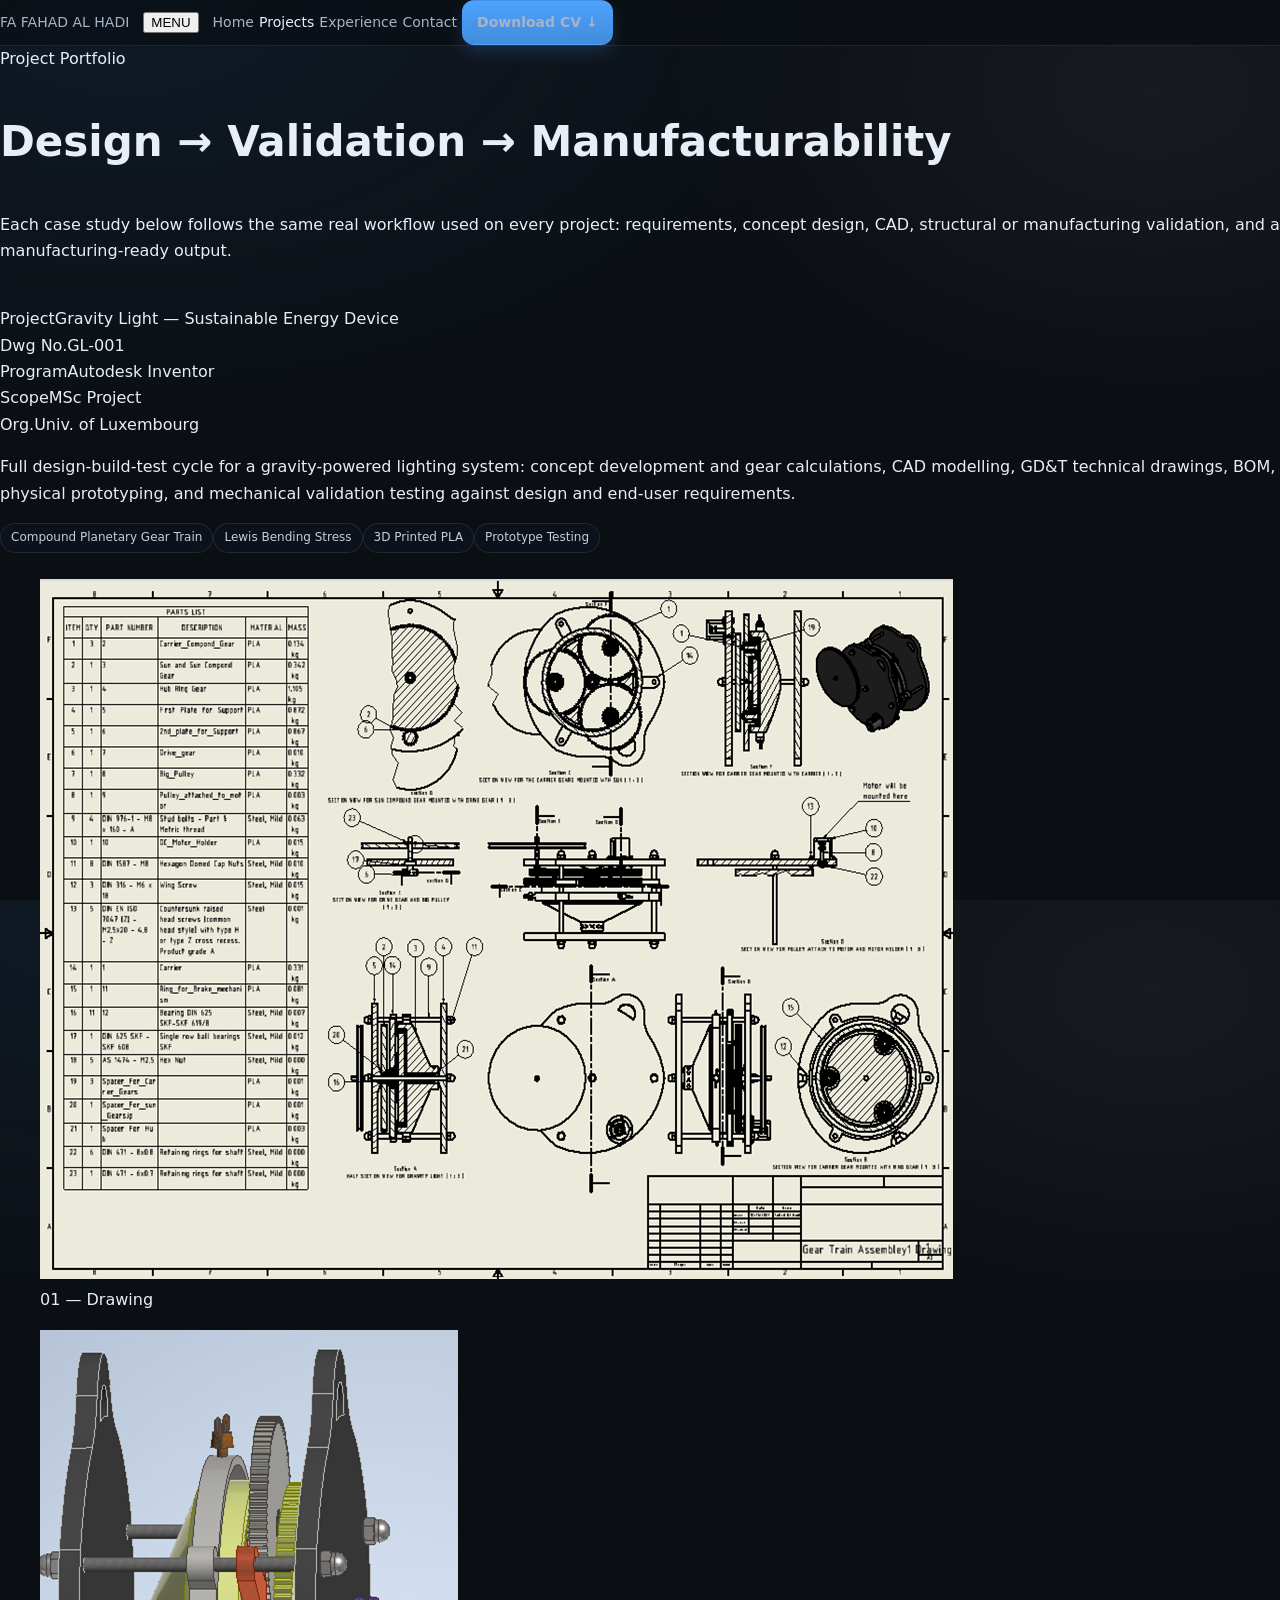
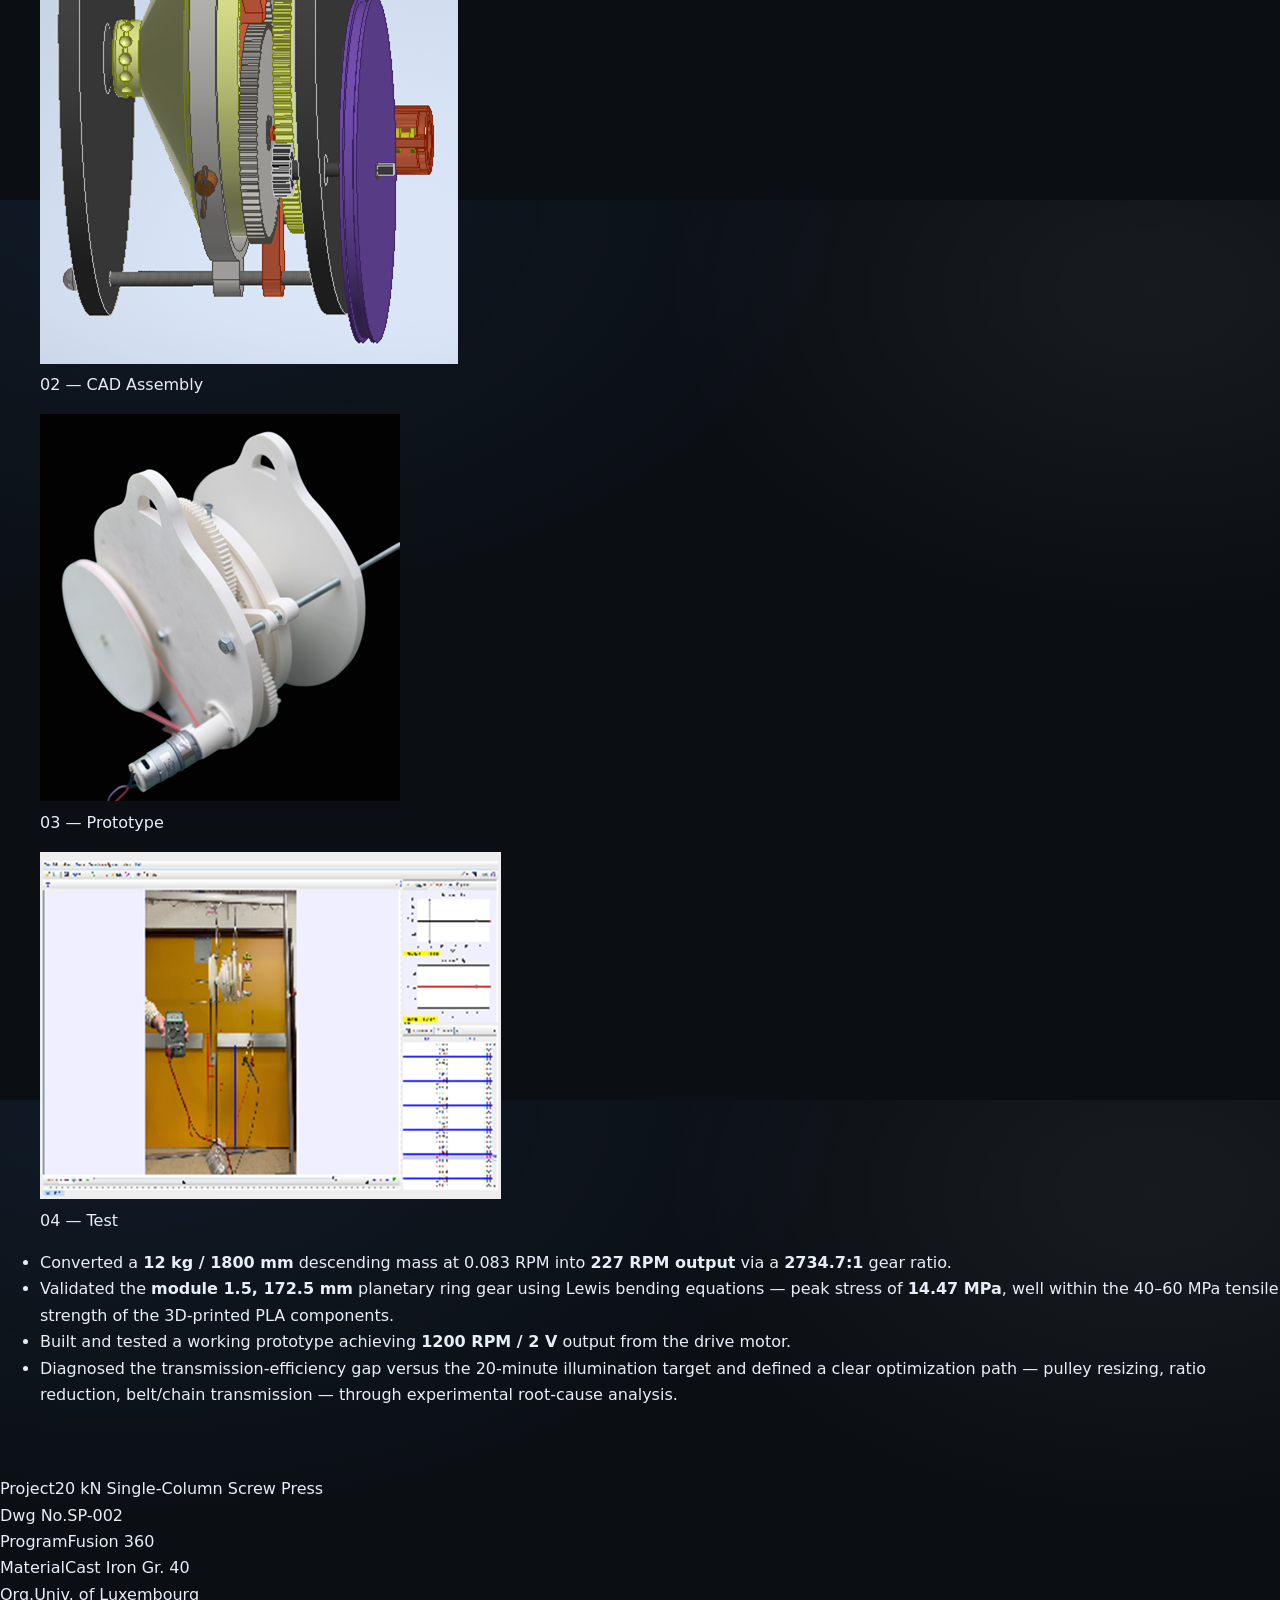
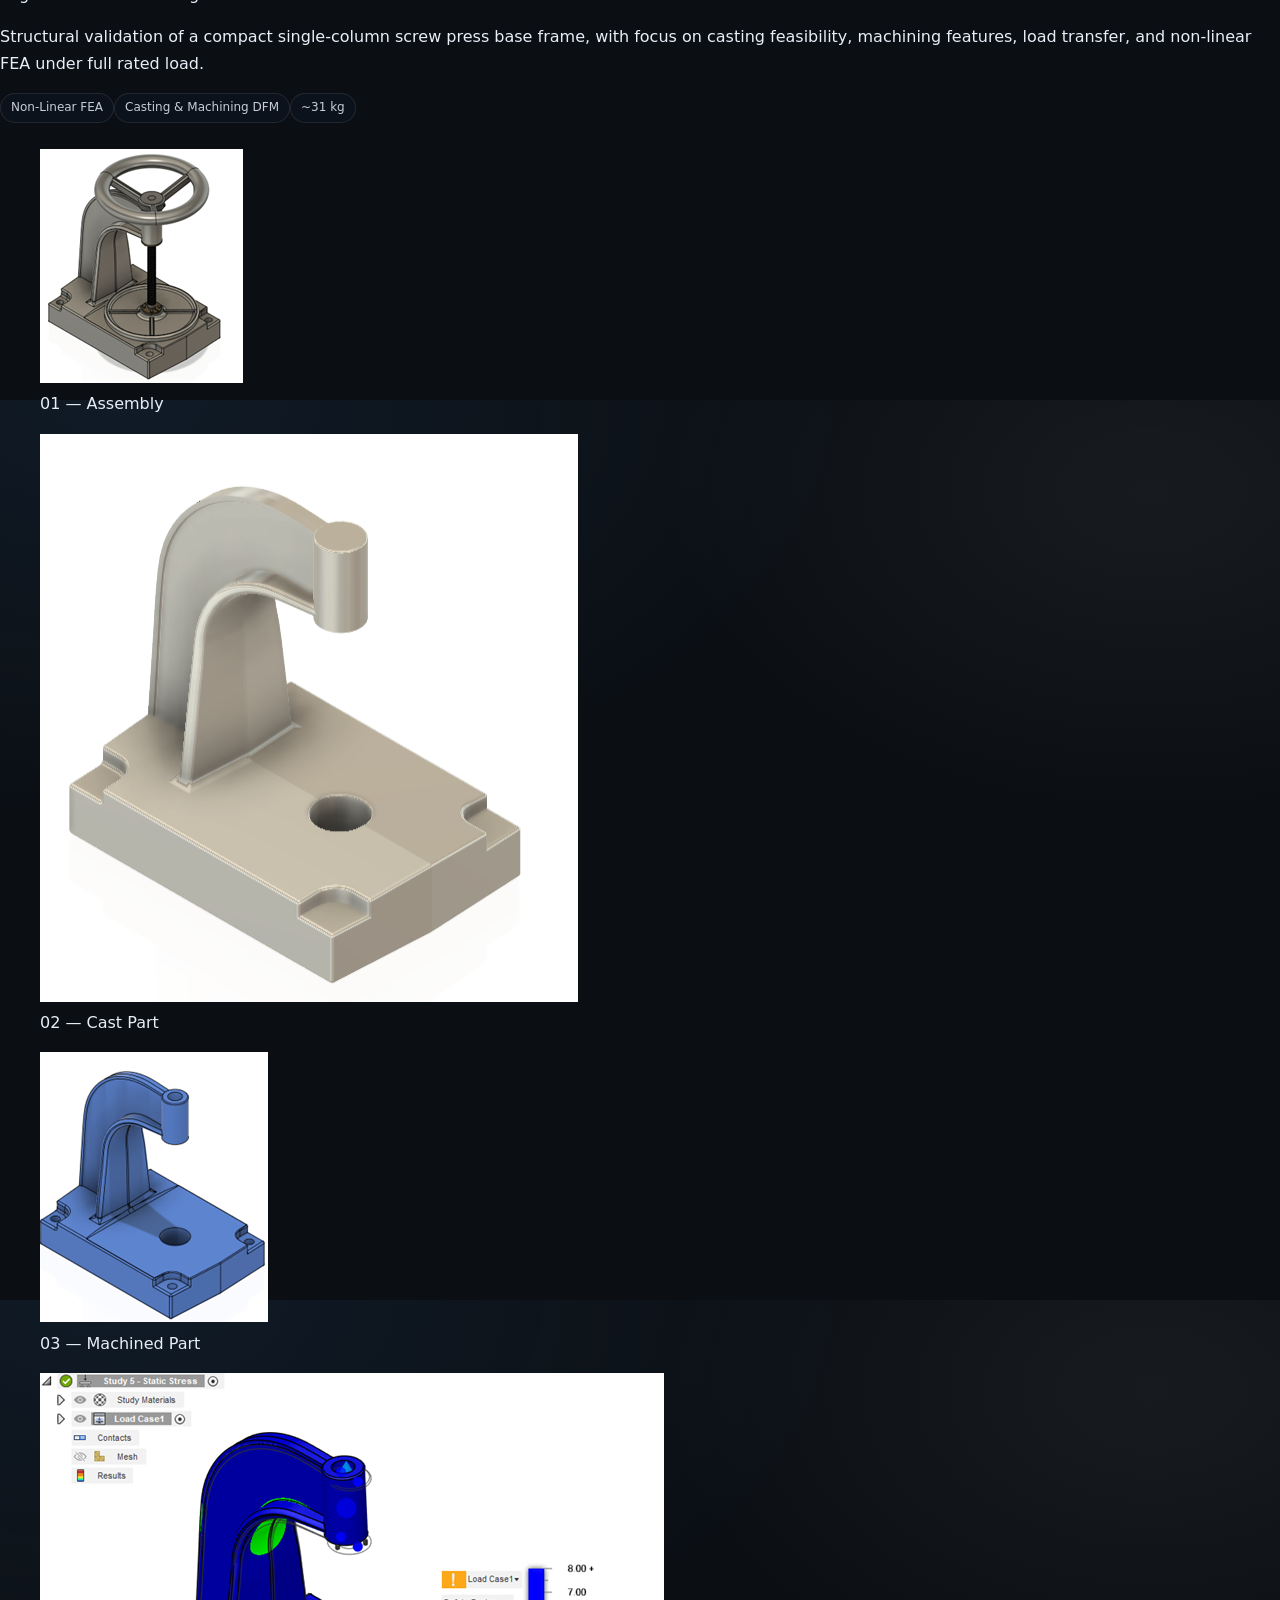
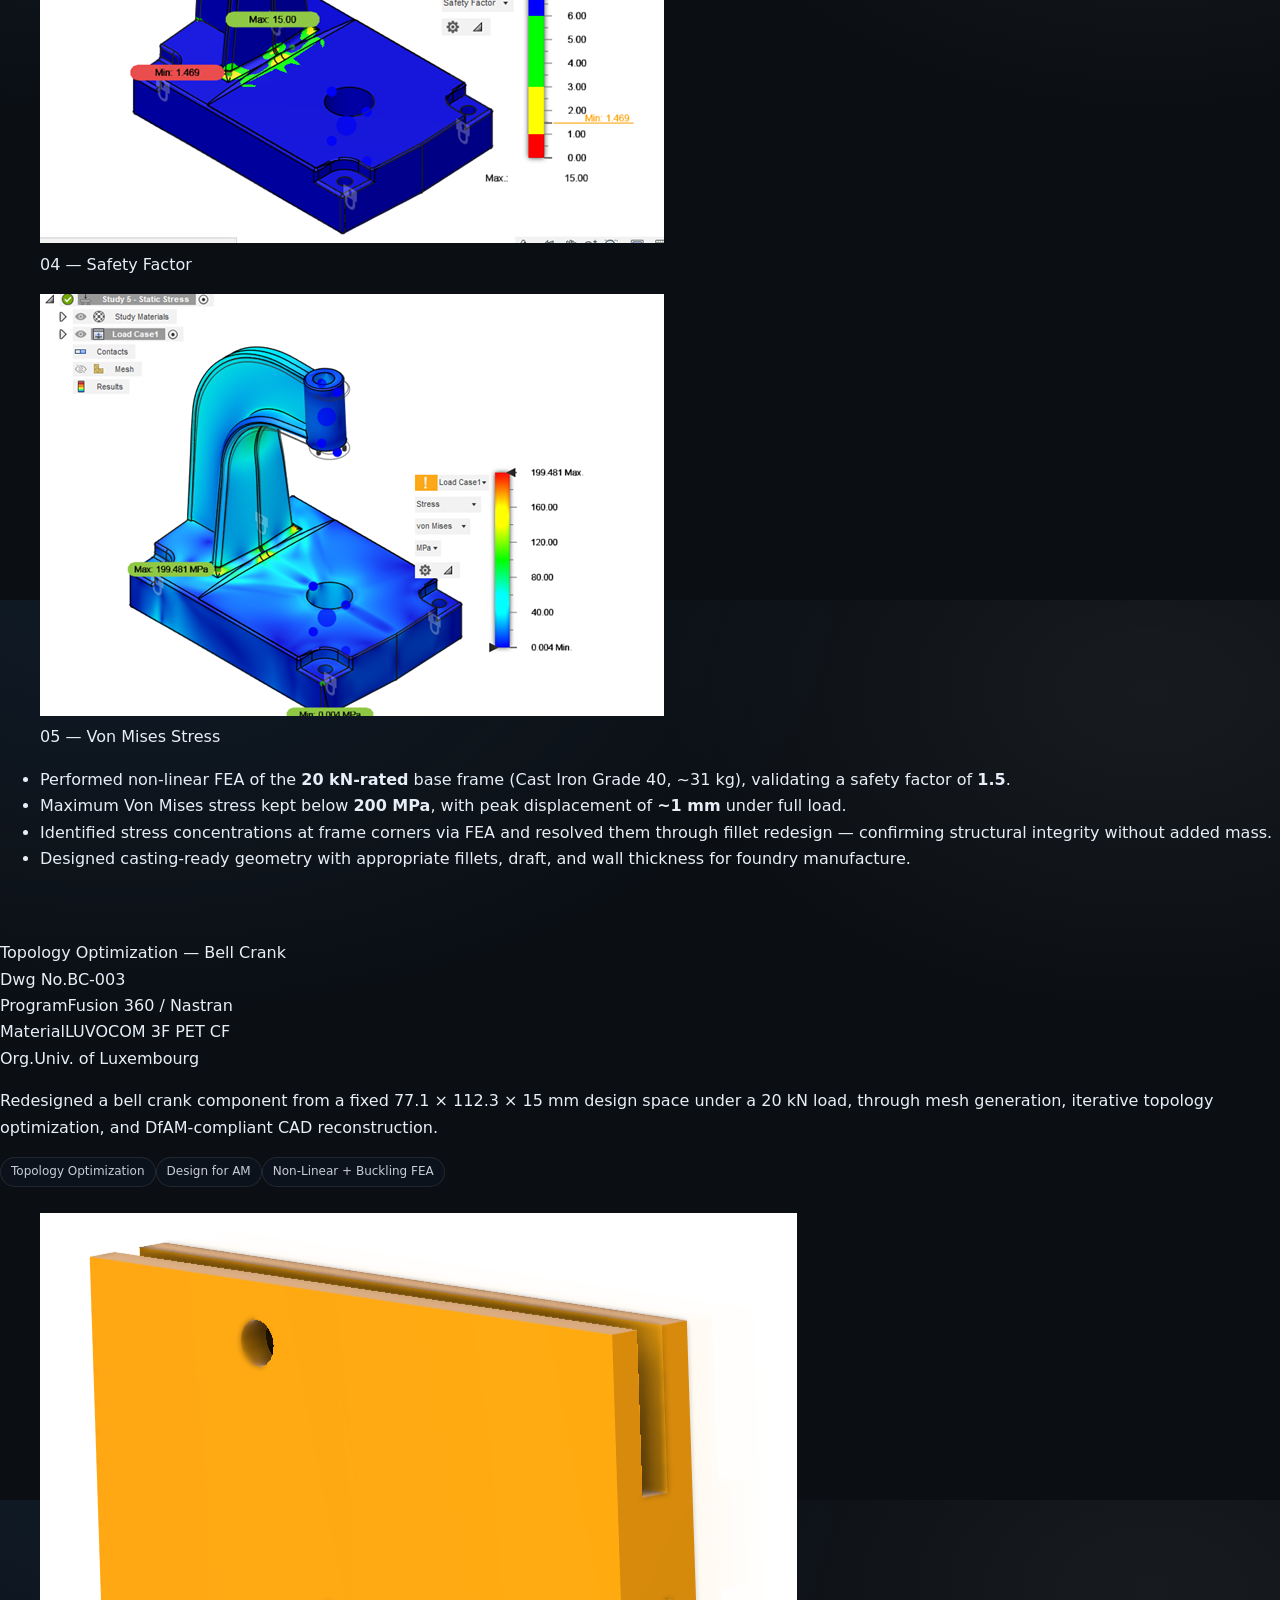
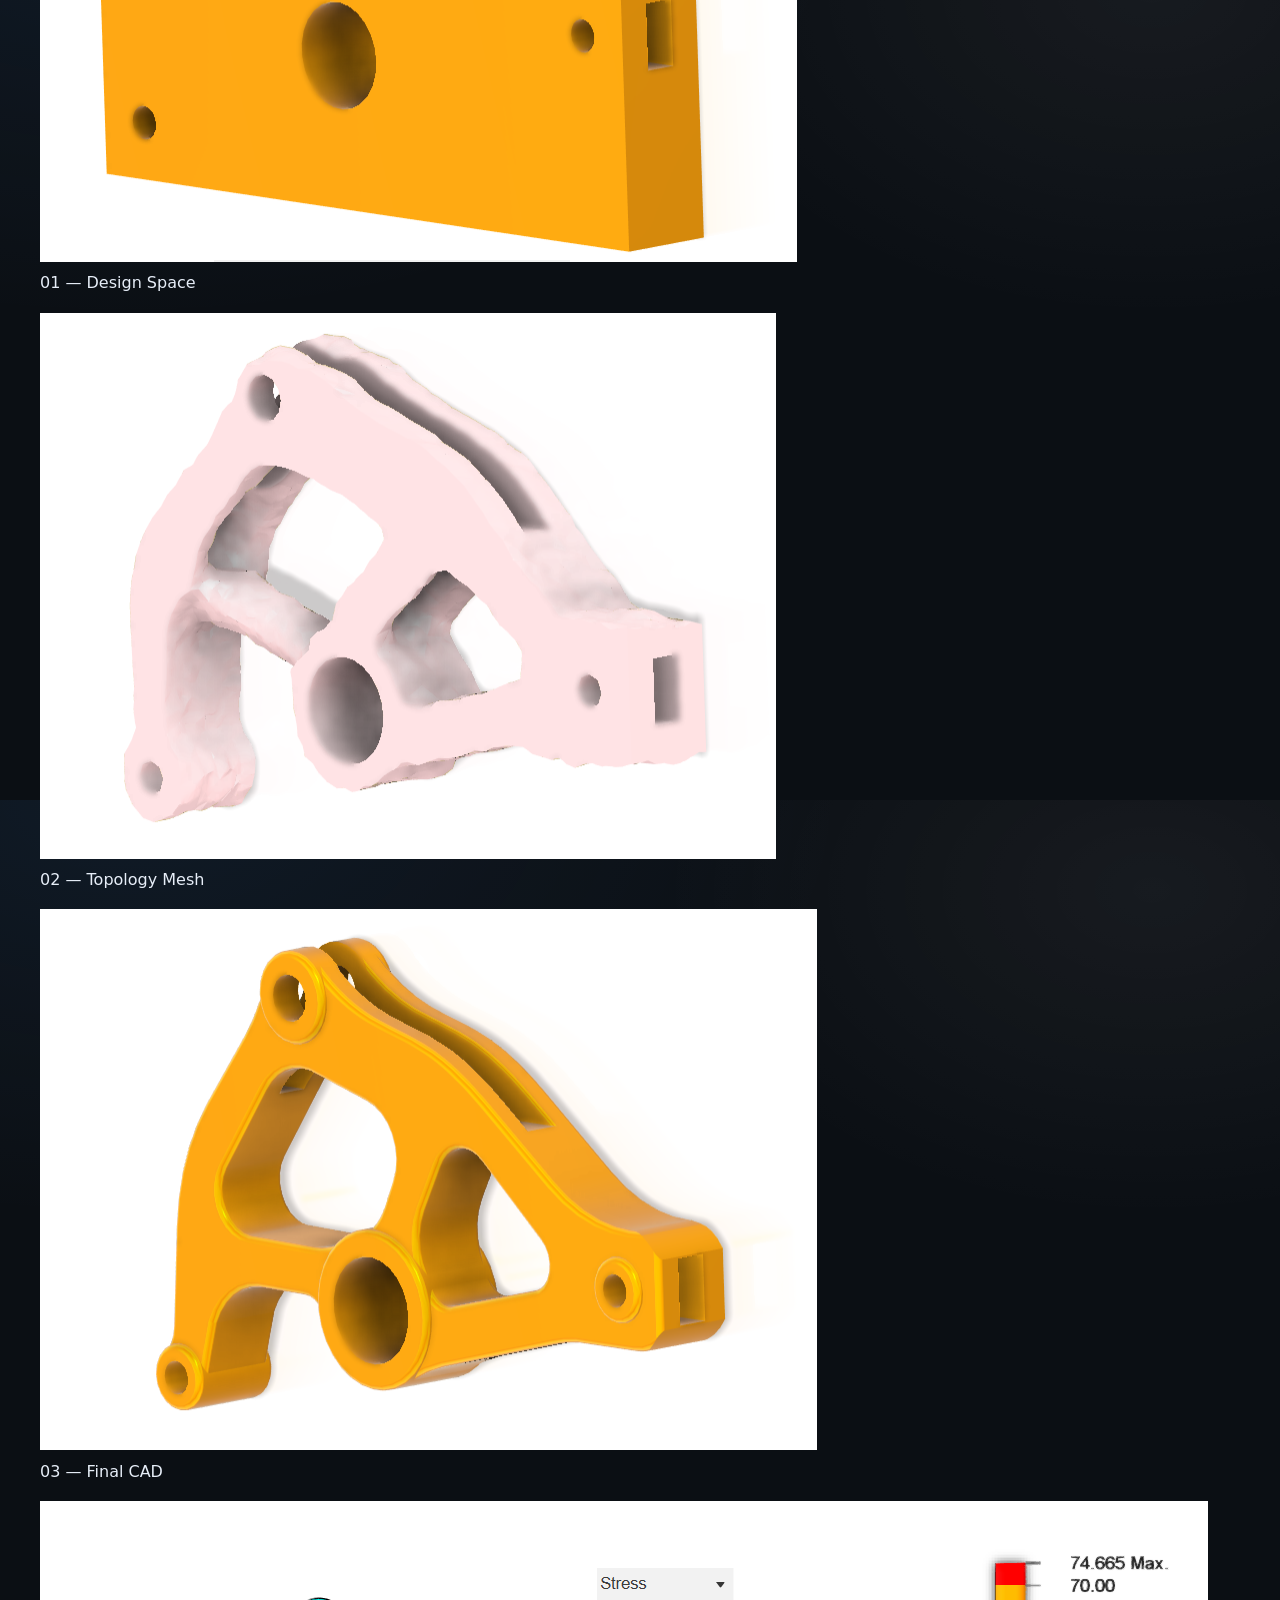
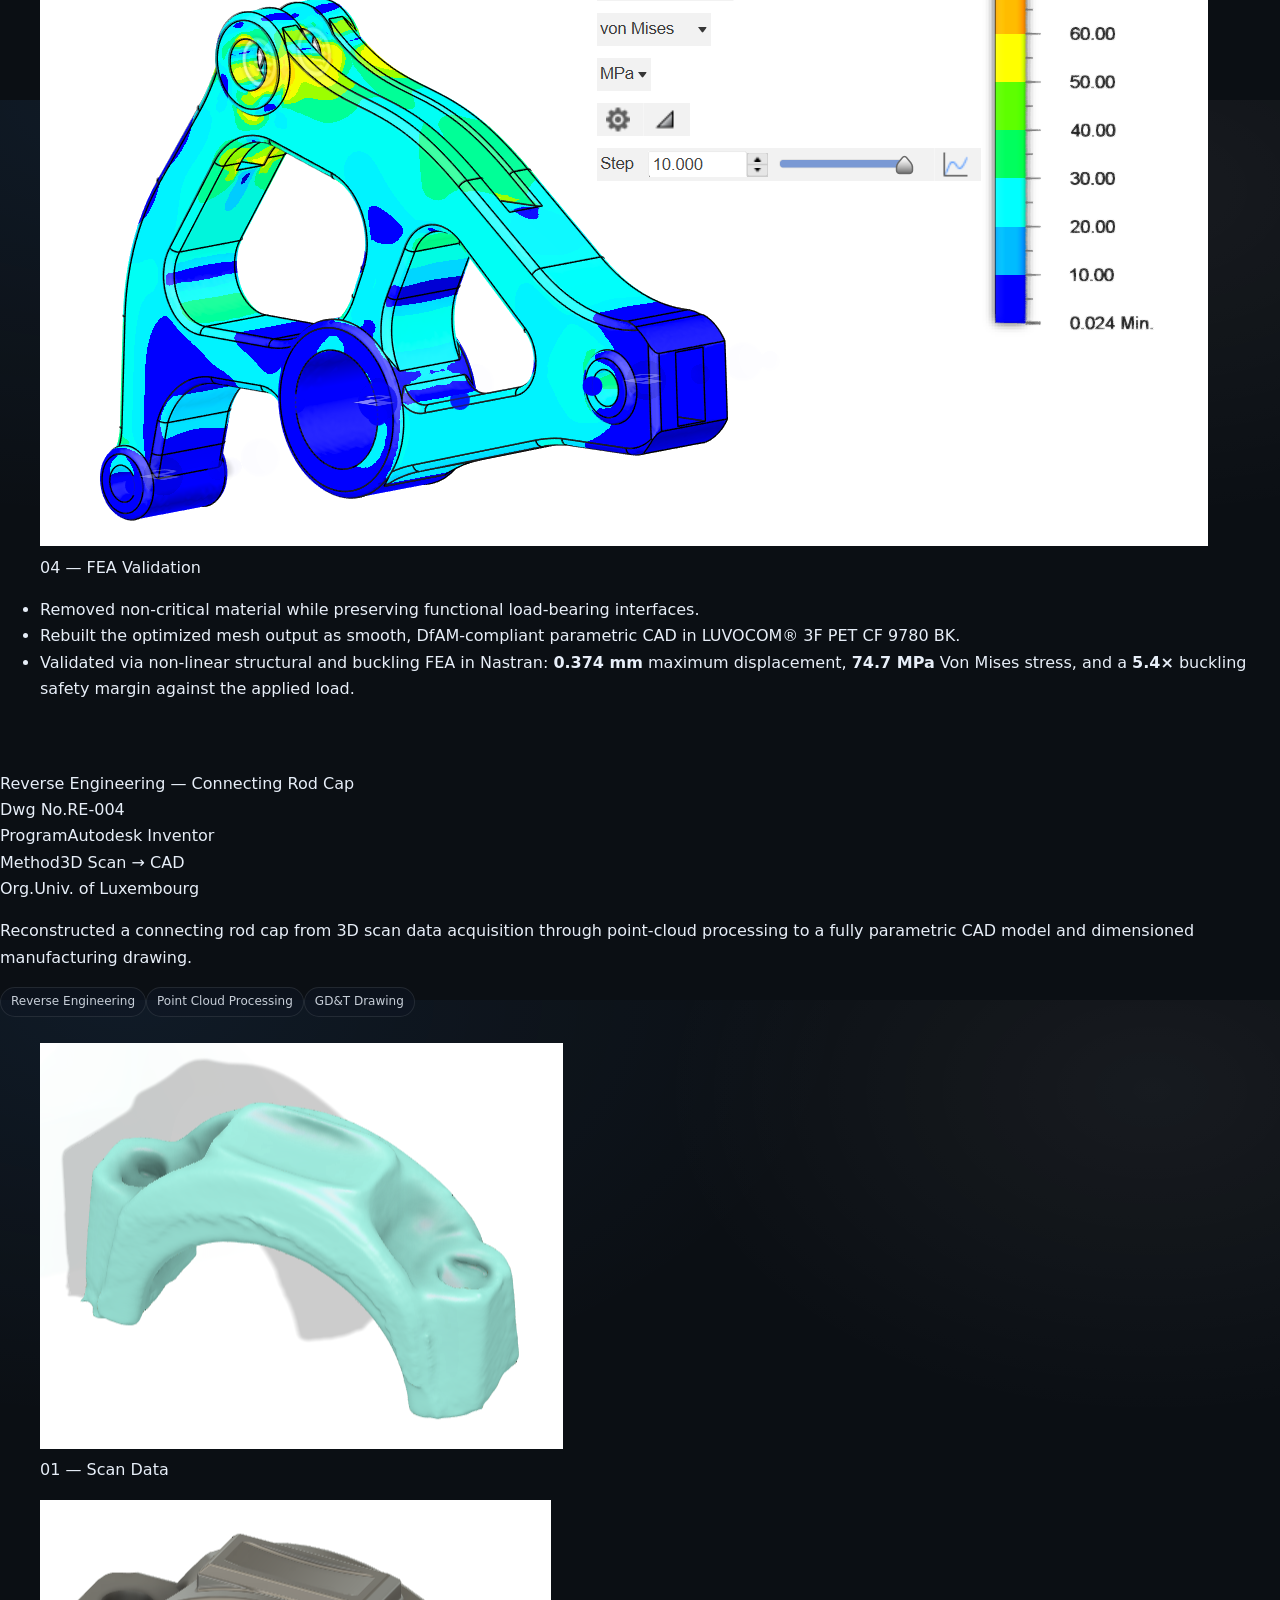
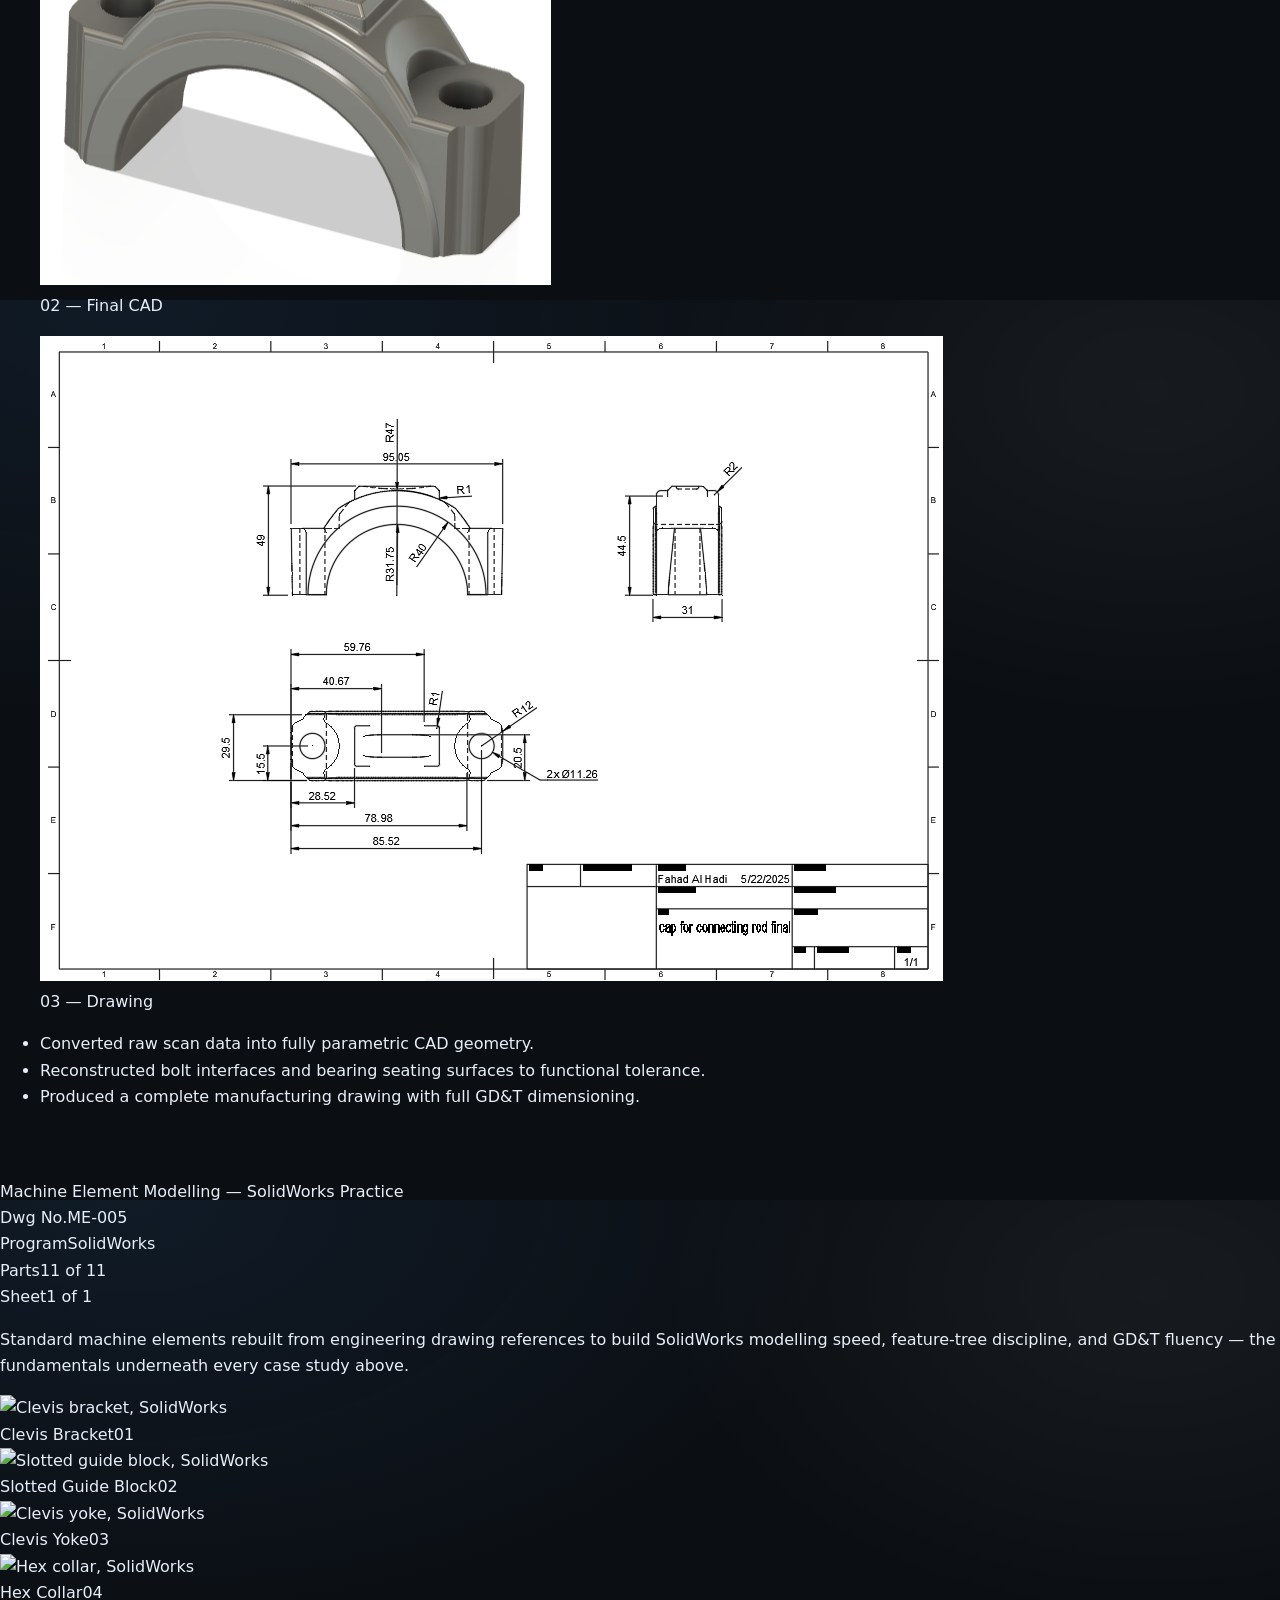
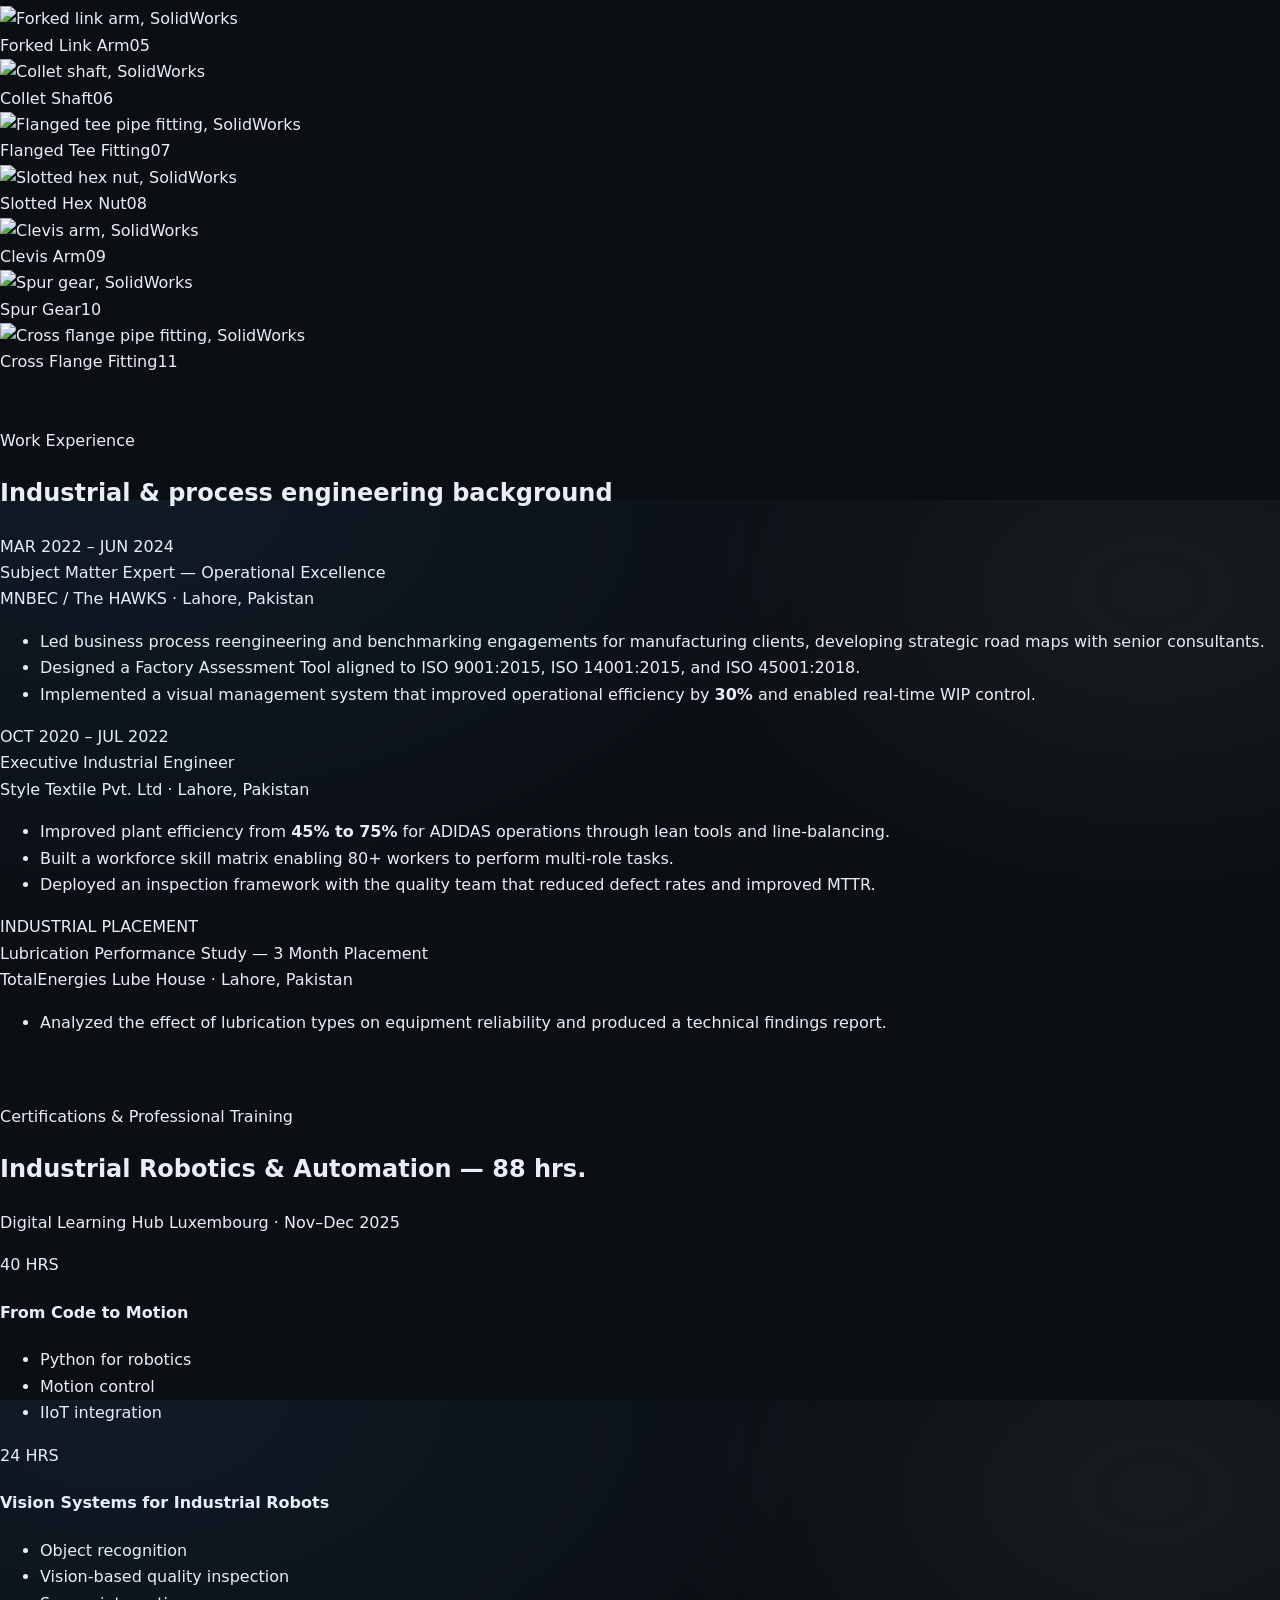
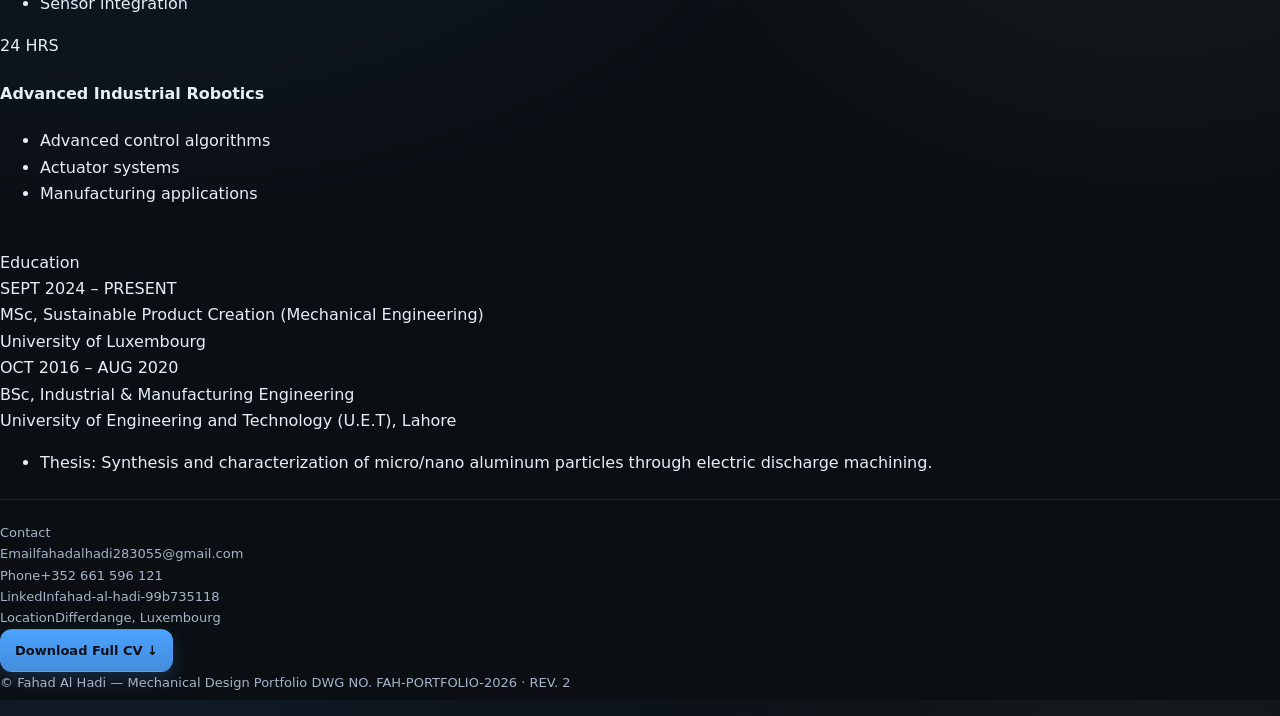
==== commit cd9f9d77: "new 1 Update projects.html" ====
--- a/projects.html
+++ b/projects.html
@@ -1,225 +1,318 @@
-<!doctype html>
+<!DOCTYPE html>
 <html lang="en">
 <head>
-  <meta charset="utf-8" />
-  <meta name="viewport" content="width=device-width, initial-scale=1" />
-  <title>Projects | Fahad Al Hadi</title>
-  <link rel="stylesheet" href="style.css" />
+<meta charset="UTF-8">
+<meta name="viewport" content="width=device-width, initial-scale=1">
+<title>Projects | Fahad Al Hadi</title>
+<meta name="description" content="Mechanical design case studies: Gravity Light, 20 kN Screw Press, Bell Crank topology optimization, connecting rod reverse engineering, plus SolidWorks machine element practice.">
+<link rel="preconnect" href="https://fonts.googleapis.com">
+<link href="https://fonts.googleapis.com/css2?family=Space+Grotesk:wght@500;600;700&family=Inter:wght@400;500;600&family=JetBrains+Mono:wght@400;500&display=swap" rel="stylesheet">
+<link rel="stylesheet" href="style.css">
 </head>
-
 <body>
-  <!-- ================= HEADER ================= -->
-  <header class="site-header">
-    <div class="container">
-      <div class="brand">
-        <h1>Fahad Al Hadi</h1>
-        <p class="subtitle">Mechanical Design Portfolio</p>
-      </div>
-
-      <nav class="nav">
-        <a href="index.html">Home</a>
-        <a class="active" href="projects.html">Projects</a>
-        <a class="btn" href="resume.pdf" target="_blank" rel="noopener">Download CV</a>
-      </nav>
-    </div>
-  </header>
-
-  <!-- ================= MAIN ================= -->
-  <main class="container">
-
-    <section class="section">
-      <h3>Projects</h3>
-      <p class="subtitle">
-        Each project demonstrates engineering workflow: requirements → design → validation → manufacturability.
-      </p>
-
-      <!-- PDF Button -->
-      <div style="display:flex; gap:10px; flex-wrap:wrap; margin-top:12px; align-items:center;">
-        <button class="btn" type="button" onclick="downloadProjectsPDF()">
-          Download Projects (PDF)
-        </button>
-        <span style="color: rgba(255,255,255,0.75); font-size: 13px;">
-          Tip: choose “Save as PDF” in the dialog
-        </span>
-      </div>
-    </section>
-
-    <!-- Only this wrapper will be exported to PDF -->
-    <div id="projects-pdf">
-
-      <!-- ========================================================== -->
-      <!-- ===================== 1. GRAVITY LIGHT =================== -->
-      <!-- ========================================================== -->
-      <section id="gravity-light" class="section card">
-        <h3>Gravity Light – Design & Validation of a Sustainable Energy Device</h3>
-
-        <p>
-          Designed and validated a gravity-powered lighting system converting gravitational potential energy
-          into electrical output using a compound planetary gear train and DC motor generator.
-        </p>
-
-        <span class="tag">Mechanical Design</span>
-        <span class="tag">Planetary Gear Train</span>
-        <span class="tag">Additive Manufacturing</span>
-        <span class="tag">Autodesk Inventor</span>
-
-        <hr style="border:0;border-top:1px solid rgba(255,255,255,0.08);margin:16px 0;" />
-
-        <h4>Design Overview (Drawing → CAD → Prototype → Test)</h4>
-
-        <div class="image-row">
-          <img src="images/gravity-light/drawing-gear-train.png" alt="Engineering drawing">
-          <img src="images/gravity-light/cad-assembly.png" alt="CAD assembly">
-          <img src="images/gravity-light/prototype-printed.png" alt="3D printed prototype">
-          <img src="images/gravity-light/experimental-test.png" alt="Experimental setup">
-        </div>
-
-        <h4>Key Outcomes</h4>
-        <ul class="pill-list">
-          <li>Achieved ~2700:1 gear ratio for speed amplification.</li>
-          <li>Validated PLA gear strength using Lewis bending stress.</li>
-          <li>Demonstrated gravity-driven LED illumination.</li>
-          <li>Identified transmission losses and proposed improvements.</li>
-        </ul>
-      </section>
-
-      <!-- ========================================================== -->
-      <!-- ===================== 2. SCREW PRESS ===================== -->
-      <!-- ========================================================== -->
-      <section id="screw-press" class="section card">
-        <h3>20 kN Single-Column Screw Press – Design & Structural Validation</h3>
-
-        <p>
-          Designed a compact single-column screw press with focus on casting feasibility,
-          machining features, load transfer, and static structural validation.
-        </p>
-
-        <span class="tag">Machine Design</span>
-        <span class="tag">Casting & Machining</span>
-        <span class="tag">Static FEA</span>
-        <span class="tag">Fusion 360</span>
-
-        <hr style="border:0;border-top:1px solid rgba(255,255,255,0.08);margin:16px 0;" />
-
-        <h4>Design to Validation Workflow</h4>
-
-        <div class="image-row">
-          <img src="images/screw-press/assembly.png" alt="Assembly model">
-          <img src="images/screw-press/cast-part.png" alt="Cast part">
-          <img src="images/screw-press/machined-part.png" alt="Machined part">
-          <img src="images/screw-press/safety-factor.png" alt="Safety factor plot">
-          <img src="images/screw-press/stress-analysis.png" alt="Von Mises stress">
-        </div>
-
-        <h4>Key Outcomes</h4>
-        <ul class="pill-list">
-          <li>Designed casting-ready geometry with proper fillets and thickness.</li>
-          <li>Validated structural safety (min safety factor ≈ 1.47).</li>
-          <li>Optimized stress concentration zones.</li>
-        </ul>
-      </section>
-
-      <!-- ========================================================== -->
-      <!-- ===================== 3. TOPOLOGY ======================== -->
-      <!-- ========================================================== -->
-      <section id="topology-bellcrank" class="section card">
-        <h3>Topology Optimization – Bell Crank (Additive Manufacturing)</h3>
-
-        <p>
-          Performed topology optimization inside a fixed design space to reduce mass while
-          maintaining stiffness, then converted the mesh output into a manufacturable CAD model.
-        </p>
-
-        <span class="tag">Topology Optimization</span>
-        <span class="tag">Design for AM</span>
-        <span class="tag">FEA Validation</span>
-        <span class="tag">Fusion 360</span>
-
-        <hr style="border:0;border-top:1px solid rgba(255,255,255,0.08);margin:16px 0;" />
-
-        <h4>Workflow (Design Space → Mesh → Final CAD → FEA)</h4>
-
-        <div class="image-row">
-          <img src="images/topology-bellcrank/designspace.png" alt="Design space">
-          <img src="images/topology-bellcrank/meshbody.png" alt="Topology mesh">
-          <img src="images/topology-bellcrank/bellcrank.png" alt="Final CAD model">
-          <img src="images/topology-bellcrank/stress.png" alt="Stress analysis">
-        </div>
-
-        <h4>Key Outcomes</h4>
-        <ul class="pill-list">
-          <li>Removed non-critical material while preserving functional interfaces.</li>
-          <li>Rebuilt optimized geometry as smooth parametric CAD.</li>
-          <li>Validated stress distribution under load.</li>
-        </ul>
-      </section>
-
-      <!-- ========================================================== -->
-      <!-- ============ 4. REVERSE ENGINEERING PROJECT ============= -->
-      <!-- ========================================================== -->
-      <section id="reverse-connecting-rod" class="section card">
-        <h3>Reverse Engineering – Connecting Rod Cap (Scan → CAD → Drawing)</h3>
-
-        <p>
-          Reconstructed a connecting rod cap using scanned data acquisition,
-          rebuilt functional geometry in CAD, and produced a dimensioned manufacturing drawing.
-        </p>
-
-        <span class="tag">Reverse Engineering</span>
-        <span class="tag">CAD Reconstruction</span>
-        <span class="tag">Engineering Drawing</span>
-        <span class="tag">Autodesk Inventor</span>
-
-        <hr style="border:0;border-top:1px solid rgba(255,255,255,0.08);margin:16px 0;" />
-
-        <h4>Workflow (Scan → Final CAD → Drawing)</h4>
-
-        <div class="image-row">
-          <img src="images/reverse-connecting-rod/scan.png" alt="Scanned reference">
-          <img src="images/reverse-connecting-rod/final.png" alt="Final CAD reconstruction">
-          <img src="images/reverse-connecting-rod/drawing.png" alt="Engineering drawing">
-        </div>
-
-        <h4>Key Outcomes</h4>
-        <ul class="pill-list">
-          <li>Converted scan data into parametric CAD geometry.</li>
-          <li>Reconstructed bolt interfaces and seating surfaces.</li>
-          <li>Generated manufacturing drawing with full dimensions.</li>
-        </ul>
-      </section>
-
-    </div><!-- /#projects-pdf -->
-
-    <!-- ================= CONTACT ================= -->
-    <section class="section card" id="contact">
-      <h3>Contact</h3>
-      <p><strong>Email:</strong> <a href="mailto:fahadalhadi283055@gmail.com">fahadalhadi283055@gmail.com</a></p>
-      <p><strong>Phone:</strong> <a href="tel:+352661596121">(+352) 661 596 121</a></p>
-      <p><strong>LinkedIn:</strong>
-        <a href="https://www.linkedin.com/in/fahad-al-hadi-99b735118/" target="_blank" rel="noopener">
-          fahad-al-hadi-99b735118
-        </a>
-      </p>
-      <p><strong>Location:</strong> Differdange, Luxembourg</p>
-    </section>
-
-  </main>
-
-  <!-- ================= FOOTER ================= -->
-  <footer class="footer">
-    <div class="container">
-      <p>© <span id="year"></span> Fahad Al Hadi</p>
-    </div>
-  </footer>
-
-  <!-- ================= SCRIPTS ================= -->
-  <script>
-    document.getElementById("year").textContent = new Date().getFullYear();
-
-    function downloadProjectsPDF() {
-      window.print();
-    }
-  </script>
-
+
+<header class="site-header">
+  <nav class="nav">
+    <a class="brand" href="index.html"><span class="mark">FA</span> FAHAD AL HADI</a>
+    <button class="nav-toggle" aria-label="Toggle menu">MENU</button>
+    <div class="nav-links">
+      <a href="index.html">Home</a>
+      <a href="projects.html" class="active">Projects</a>
+      <a href="#experience">Experience</a>
+      <a href="#contact">Contact</a>
+      <a class="btn btn-quiet" href="resume.pdf">Download CV ↓</a>
+    </div>
+  </nav>
+</header>
+
+<main>
+
+  <!-- ================= INTRO ================= -->
+  <section class="section-tight wrap">
+    <div class="eyebrow">Project Portfolio</div>
+    <h1 style="font-size:clamp(28px,3.6vw,42px);">Design → Validation → Manufacturability</h1>
+    <p class="case-intro">Each case study below follows the same real workflow used on every project: requirements, concept design, CAD, structural or manufacturing validation, and a manufacturing-ready output.</p>
+  </section>
+
+  <!-- ================= GRAVITY LIGHT ================= -->
+  <section class="section wrap project-case" id="gravity-light">
+    <div class="title-block">
+      <div class="title-block-row">
+        <div class="tb-cell tb-title"><span class="tb-label">Project</span><span class="tb-value">Gravity Light — Sustainable Energy Device</span></div>
+        <div class="tb-cell"><span class="tb-label">Dwg No.</span><span class="tb-value">GL-001</span></div>
+        <div class="tb-cell"><span class="tb-label">Program</span><span class="tb-value">Autodesk Inventor</span></div>
+        <div class="tb-cell"><span class="tb-label">Scope</span><span class="tb-value">MSc Project</span></div>
+        <div class="tb-cell"><span class="tb-label">Org.</span><span class="tb-value">Univ. of Luxembourg</span></div>
+      </div>
+    </div>
+
+    <p class="case-intro">
+      Full design-build-test cycle for a gravity-powered lighting system: concept development and
+      gear calculations, CAD modelling, GD&amp;T technical drawings, BOM, physical prototyping, and
+      mechanical validation testing against design and end-user requirements.
+    </p>
+    <div class="tag-row" style="margin-bottom:26px;">
+      <span class="tag">Compound Planetary Gear Train</span><span class="tag">Lewis Bending Stress</span><span class="tag">3D Printed PLA</span><span class="tag">Prototype Testing</span>
+    </div>
+
+    <div class="flow-strip">
+      <figure><img src="images/gravity-light/drawing-gear-train.png" alt="Gear train engineering drawing"><figcaption>01 — Drawing</figcaption></figure>
+      <figure><img src="images/gravity-light/cad-assembly.png" alt="CAD assembly of gravity light"><figcaption>02 — CAD Assembly</figcaption></figure>
+      <figure><img src="images/gravity-light/prototype-printed.png" alt="3D printed prototype"><figcaption>03 — Prototype</figcaption></figure>
+      <figure><img src="images/gravity-light/experimental-test.png" alt="Experimental test setup"><figcaption>04 — Test</figcaption></figure>
+    </div>
+
+    <ul class="outcomes">
+      <li>Converted a <strong>12 kg / 1800 mm</strong> descending mass at 0.083 RPM into <strong>227 RPM output</strong> via a <strong>2734.7:1</strong> gear ratio.</li>
+      <li>Validated the <strong>module 1.5, 172.5 mm</strong> planetary ring gear using Lewis bending equations — peak stress of <strong>14.47 MPa</strong>, well within the 40–60 MPa tensile strength of the 3D-printed PLA components.</li>
+      <li>Built and tested a working prototype achieving <strong>1200 RPM / 2 V</strong> output from the drive motor.</li>
+      <li>Diagnosed the transmission-efficiency gap versus the 20-minute illumination target and defined a clear optimization path — pulley resizing, ratio reduction, belt/chain transmission — through experimental root-cause analysis.</li>
+    </ul>
+  </section>
+
+  <!-- ================= SCREW PRESS ================= -->
+  <section class="section wrap project-case" id="screw-press">
+    <div class="title-block">
+      <div class="title-block-row">
+        <div class="tb-cell tb-title"><span class="tb-label">Project</span><span class="tb-value">20 kN Single-Column Screw Press</span></div>
+        <div class="tb-cell"><span class="tb-label">Dwg No.</span><span class="tb-value">SP-002</span></div>
+        <div class="tb-cell"><span class="tb-label">Program</span><span class="tb-value">Fusion 360</span></div>
+        <div class="tb-cell"><span class="tb-label">Material</span><span class="tb-value">Cast Iron Gr. 40</span></div>
+        <div class="tb-cell"><span class="tb-label">Org.</span><span class="tb-value">Univ. of Luxembourg</span></div>
+      </div>
+    </div>
+
+    <p class="case-intro">
+      Structural validation of a compact single-column screw press base frame, with focus on casting
+      feasibility, machining features, load transfer, and non-linear FEA under full rated load.
+    </p>
+    <div class="tag-row" style="margin-bottom:26px;">
+      <span class="tag">Non-Linear FEA</span><span class="tag">Casting &amp; Machining DFM</span><span class="tag">~31 kg</span>
+    </div>
+
+    <div class="flow-strip">
+      <figure><img src="images/screw-press/assembly.png" alt="Screw press assembly model"><figcaption>01 — Assembly</figcaption></figure>
+      <figure><img src="images/screw-press/cast-part.png" alt="Cast part geometry"><figcaption>02 — Cast Part</figcaption></figure>
+      <figure><img src="images/screw-press/machined-part.png" alt="Machined part"><figcaption>03 — Machined Part</figcaption></figure>
+      <figure><img src="images/screw-press/safety-factor.png" alt="Safety factor plot"><figcaption>04 — Safety Factor</figcaption></figure>
+      <figure><img src="images/screw-press/stress-analysis.png" alt="Von Mises stress analysis"><figcaption>05 — Von Mises Stress</figcaption></figure>
+    </div>
+
+    <ul class="outcomes">
+      <li>Performed non-linear FEA of the <strong>20 kN-rated</strong> base frame (Cast Iron Grade 40, ~31 kg), validating a safety factor of <strong>1.5</strong>.</li>
+      <li>Maximum Von Mises stress kept below <strong>200 MPa</strong>, with peak displacement of <strong>~1 mm</strong> under full load.</li>
+      <li>Identified stress concentrations at frame corners via FEA and resolved them through fillet redesign — confirming structural integrity without added mass.</li>
+      <li>Designed casting-ready geometry with appropriate fillets, draft, and wall thickness for foundry manufacture.</li>
+    </ul>
+  </section>
+
+  <!-- ================= TOPOLOGY BELL CRANK ================= -->
+  <section class="section wrap project-case" id="topology-bellcrank">
+    <div class="title-block">
+      <div class="title-block-row">
+        <div class="tb-cell tb-title"><span class="tb-value">Topology Optimization — Bell Crank</span></div>
+        <div class="tb-cell"><span class="tb-label">Dwg No.</span><span class="tb-value">BC-003</span></div>
+        <div class="tb-cell"><span class="tb-label">Program</span><span class="tb-value">Fusion 360 / Nastran</span></div>
+        <div class="tb-cell"><span class="tb-label">Material</span><span class="tb-value">LUVOCOM 3F PET CF</span></div>
+        <div class="tb-cell"><span class="tb-label">Org.</span><span class="tb-value">Univ. of Luxembourg</span></div>
+      </div>
+    </div>
+
+    <p class="case-intro">
+      Redesigned a bell crank component from a fixed 77.1 × 112.3 × 15 mm design space under a 20 kN
+      load, through mesh generation, iterative topology optimization, and DfAM-compliant CAD reconstruction.
+    </p>
+    <div class="tag-row" style="margin-bottom:26px;">
+      <span class="tag">Topology Optimization</span><span class="tag">Design for AM</span><span class="tag">Non-Linear + Buckling FEA</span>
+    </div>
+
+    <div class="flow-strip">
+      <figure><img src="images/topology-bellcrank/designspace.png" alt="Design space definition"><figcaption>01 — Design Space</figcaption></figure>
+      <figure><img src="images/topology-bellcrank/meshbody.png" alt="Topology optimization mesh output"><figcaption>02 — Topology Mesh</figcaption></figure>
+      <figure><img src="images/topology-bellcrank/bellcrank.png" alt="Final reconstructed CAD model"><figcaption>03 — Final CAD</figcaption></figure>
+      <figure><img src="images/topology-bellcrank/stress.png" alt="Stress analysis of final geometry"><figcaption>04 — FEA Validation</figcaption></figure>
+    </div>
+
+    <ul class="outcomes">
+      <li>Removed non-critical material while preserving functional load-bearing interfaces.</li>
+      <li>Rebuilt the optimized mesh output as smooth, DfAM-compliant parametric CAD in LUVOCOM® 3F PET CF 9780 BK.</li>
+      <li>Validated via non-linear structural and buckling FEA in Nastran: <strong>0.374 mm</strong> maximum displacement, <strong>74.7 MPa</strong> Von Mises stress, and a <strong>5.4×</strong> buckling safety margin against the applied load.</li>
+    </ul>
+  </section>
+
+  <!-- ================= REVERSE ENGINEERING ================= -->
+  <section class="section wrap project-case" id="reverse-connecting-rod">
+    <div class="title-block">
+      <div class="title-block-row">
+        <div class="tb-cell tb-title"><span class="tb-value">Reverse Engineering — Connecting Rod Cap</span></div>
+        <div class="tb-cell"><span class="tb-label">Dwg No.</span><span class="tb-value">RE-004</span></div>
+        <div class="tb-cell"><span class="tb-label">Program</span><span class="tb-value">Autodesk Inventor</span></div>
+        <div class="tb-cell"><span class="tb-label">Method</span><span class="tb-value">3D Scan → CAD</span></div>
+        <div class="tb-cell"><span class="tb-label">Org.</span><span class="tb-value">Univ. of Luxembourg</span></div>
+      </div>
+    </div>
+
+    <p class="case-intro">
+      Reconstructed a connecting rod cap from 3D scan data acquisition through point-cloud processing
+      to a fully parametric CAD model and dimensioned manufacturing drawing.
+    </p>
+    <div class="tag-row" style="margin-bottom:26px;">
+      <span class="tag">Reverse Engineering</span><span class="tag">Point Cloud Processing</span><span class="tag">GD&amp;T Drawing</span>
+    </div>
+
+    <div class="flow-strip">
+      <figure><img src="images/reverse-connecting-rod/scan.png" alt="Scanned reference point cloud"><figcaption>01 — Scan Data</figcaption></figure>
+      <figure><img src="images/reverse-connecting-rod/final.png" alt="Final CAD reconstruction"><figcaption>02 — Final CAD</figcaption></figure>
+      <figure><img src="images/reverse-connecting-rod/drawing.png" alt="Manufacturing drawing"><figcaption>03 — Drawing</figcaption></figure>
+    </div>
+
+    <ul class="outcomes">
+      <li>Converted raw scan data into fully parametric CAD geometry.</li>
+      <li>Reconstructed bolt interfaces and bearing seating surfaces to functional tolerance.</li>
+      <li>Produced a complete manufacturing drawing with full GD&amp;T dimensioning.</li>
+    </ul>
+  </section>
+
+  <!-- ================= PARTS GALLERY ================= -->
+  <section class="section wrap project-case" id="parts-gallery">
+    <div class="title-block">
+      <div class="title-block-row">
+        <div class="tb-cell tb-title"><span class="tb-value">Machine Element Modelling — SolidWorks Practice</span></div>
+        <div class="tb-cell"><span class="tb-label">Dwg No.</span><span class="tb-value">ME-005</span></div>
+        <div class="tb-cell"><span class="tb-label">Program</span><span class="tb-value">SolidWorks</span></div>
+        <div class="tb-cell"><span class="tb-label">Parts</span><span class="tb-value">11 of 11</span></div>
+        <div class="tb-cell"><span class="tb-label">Sheet</span><span class="tb-value">1 of 1</span></div>
+      </div>
+    </div>
+    <p class="case-intro">
+      Standard machine elements rebuilt from engineering drawing references to build SolidWorks
+      modelling speed, feature-tree discipline, and GD&amp;T fluency — the fundamentals underneath
+      every case study above.
+    </p>
+
+    <div class="parts-grid">
+      <div class="part-item"><div class="part-img"><img src="images/parts/clevis-bracket.png" alt="Clevis bracket, SolidWorks"></div><div class="part-cap"><span>Clevis Bracket</span><span class="p-no">01</span></div></div>
+      <div class="part-item"><div class="part-img"><img src="images/parts/slotted-guide-block.png" alt="Slotted guide block, SolidWorks"></div><div class="part-cap"><span>Slotted Guide Block</span><span class="p-no">02</span></div></div>
+      <div class="part-item"><div class="part-img"><img src="images/parts/clevis-yoke.png" alt="Clevis yoke, SolidWorks"></div><div class="part-cap"><span>Clevis Yoke</span><span class="p-no">03</span></div></div>
+      <div class="part-item"><div class="part-img"><img src="images/parts/hex-collar.png" alt="Hex collar, SolidWorks"></div><div class="part-cap"><span>Hex Collar</span><span class="p-no">04</span></div></div>
+      <div class="part-item"><div class="part-img"><img src="images/parts/forked-link-arm.png" alt="Forked link arm, SolidWorks"></div><div class="part-cap"><span>Forked Link Arm</span><span class="p-no">05</span></div></div>
+      <div class="part-item"><div class="part-img"><img src="images/parts/collet-shaft.png" alt="Collet shaft, SolidWorks"></div><div class="part-cap"><span>Collet Shaft</span><span class="p-no">06</span></div></div>
+      <div class="part-item"><div class="part-img"><img src="images/parts/flanged-tee-fitting.png" alt="Flanged tee pipe fitting, SolidWorks"></div><div class="part-cap"><span>Flanged Tee Fitting</span><span class="p-no">07</span></div></div>
+      <div class="part-item"><div class="part-img"><img src="images/parts/hex-nut-slotted.png" alt="Slotted hex nut, SolidWorks"></div><div class="part-cap"><span>Slotted Hex Nut</span><span class="p-no">08</span></div></div>
+      <div class="part-item"><div class="part-img"><img src="images/parts/clevis-arm.png" alt="Clevis arm, SolidWorks"></div><div class="part-cap"><span>Clevis Arm</span><span class="p-no">09</span></div></div>
+      <div class="part-item"><div class="part-img"><img src="images/parts/spur-gear.png" alt="Spur gear, SolidWorks"></div><div class="part-cap"><span>Spur Gear</span><span class="p-no">10</span></div></div>
+      <div class="part-item"><div class="part-img"><img src="images/parts/cross-flange-fitting.png" alt="Cross flange pipe fitting, SolidWorks"></div><div class="part-cap"><span>Cross Flange Fitting</span><span class="p-no">11</span></div></div>
+    </div>
+  </section>
+
+  <!-- ================= EXPERIENCE ================= -->
+  <section class="section wrap" id="experience">
+    <div class="eyebrow">Work Experience</div>
+    <h2>Industrial &amp; process engineering background</h2>
+    <div class="timeline">
+      <div class="tl-item">
+        <div><div class="tl-date">MAR 2022 – JUN 2024</div></div>
+        <div>
+          <div class="tl-role">Subject Matter Expert — Operational Excellence</div>
+          <div class="tl-org">MNBEC / The HAWKS · Lahore, Pakistan</div>
+          <ul>
+            <li>Led business process reengineering and benchmarking engagements for manufacturing clients, developing strategic road maps with senior consultants.</li>
+            <li>Designed a Factory Assessment Tool aligned to ISO 9001:2015, ISO 14001:2015, and ISO 45001:2018.</li>
+            <li>Implemented a visual management system that improved operational efficiency by <strong>30%</strong> and enabled real-time WIP control.</li>
+          </ul>
+        </div>
+      </div>
+      <div class="tl-item">
+        <div><div class="tl-date">OCT 2020 – JUL 2022</div></div>
+        <div>
+          <div class="tl-role">Executive Industrial Engineer</div>
+          <div class="tl-org">Style Textile Pvt. Ltd · Lahore, Pakistan</div>
+          <ul>
+            <li>Improved plant efficiency from <strong>45% to 75%</strong> for ADIDAS operations through lean tools and line-balancing.</li>
+            <li>Built a workforce skill matrix enabling 80+ workers to perform multi-role tasks.</li>
+            <li>Deployed an inspection framework with the quality team that reduced defect rates and improved MTTR.</li>
+          </ul>
+        </div>
+      </div>
+      <div class="tl-item">
+        <div><div class="tl-date">INDUSTRIAL PLACEMENT</div></div>
+        <div>
+          <div class="tl-role">Lubrication Performance Study — 3 Month Placement</div>
+          <div class="tl-org">TotalEnergies Lube House · Lahore, Pakistan</div>
+          <ul>
+            <li>Analyzed the effect of lubrication types on equipment reliability and produced a technical findings report.</li>
+          </ul>
+        </div>
+      </div>
+    </div>
+  </section>
+
+  <!-- ================= CERTIFICATIONS ================= -->
+  <section class="section wrap" id="certifications">
+    <div class="eyebrow">Certifications &amp; Professional Training</div>
+    <h2>Industrial Robotics &amp; Automation — 88 hrs.</h2>
+    <p class="case-intro">Digital Learning Hub Luxembourg · Nov–Dec 2025</p>
+    <div class="cert-grid">
+      <div class="cert-card">
+        <span class="cert-hrs">40 HRS</span>
+        <h4>From Code to Motion</h4>
+        <ul><li>Python for robotics</li><li>Motion control</li><li>IIoT integration</li></ul>
+      </div>
+      <div class="cert-card">
+        <span class="cert-hrs">24 HRS</span>
+        <h4>Vision Systems for Industrial Robots</h4>
+        <ul><li>Object recognition</li><li>Vision-based quality inspection</li><li>Sensor integration</li></ul>
+      </div>
+      <div class="cert-card">
+        <span class="cert-hrs">24 HRS</span>
+        <h4>Advanced Industrial Robotics</h4>
+        <ul><li>Advanced control algorithms</li><li>Actuator systems</li><li>Manufacturing applications</li></ul>
+      </div>
+    </div>
+  </section>
+
+  <!-- ================= EDUCATION ================= -->
+  <section class="section-tight wrap" id="education">
+    <div class="eyebrow">Education</div>
+    <div class="timeline">
+      <div class="tl-item">
+        <div><div class="tl-date">SEPT 2024 – PRESENT</div></div>
+        <div>
+          <div class="tl-role">MSc, Sustainable Product Creation (Mechanical Engineering)</div>
+          <div class="tl-org">University of Luxembourg</div>
+        </div>
+      </div>
+      <div class="tl-item">
+        <div><div class="tl-date">OCT 2016 – AUG 2020</div></div>
+        <div>
+          <div class="tl-role">BSc, Industrial &amp; Manufacturing Engineering</div>
+          <div class="tl-org">University of Engineering and Technology (U.E.T), Lahore</div>
+          <ul><li>Thesis: Synthesis and characterization of micro/nano aluminum particles through electric discharge machining.</li></ul>
+        </div>
+      </div>
+    </div>
+  </section>
+
+  <!-- ================= CONTACT ================= -->
+  <section class="footer wrap" id="contact">
+    <div class="eyebrow">Contact</div>
+    <div class="footer-grid">
+      <div class="contact-list">
+        <div><span class="clabel">Email</span><a href="mailto:fahadalhadi283055@gmail.com">fahadalhadi283055@gmail.com</a></div>
+        <div><span class="clabel">Phone</span><a href="tel:+352661596121">+352 661 596 121</a></div>
+        <div><span class="clabel">LinkedIn</span><a href="https://www.linkedin.com/in/fahad-al-hadi-99b735118/" target="_blank" rel="noopener">fahad-al-hadi-99b735118</a></div>
+        <div><span class="clabel">Location</span><span>Differdange, Luxembourg</span></div>
+      </div>
+      <a class="btn" href="resume.pdf">Download Full CV ↓</a>
+    </div>
+    <div class="foot-bottom">
+      <span>© Fahad Al Hadi — Mechanical Design Portfolio</span>
+      <span>DWG NO. FAH-PORTFOLIO-2026 · REV. 2</span>
+    </div>
+  </section>
+
+</main>
+
+<script src="script.js"></script>
 </body>
 </html>
--- a/style.css
+++ b/style.css
@@ -271,27 +271,22 @@
 }
 /* ===== Export Projects to PDF ===== */
 @media print {
-  /* Hide navigation + footer + anything outside projects */
   header, footer, #contact { display: none !important; }
 
-  /* Make background white and text black for a clean PDF */
   body {
     background: #fff !important;
     color: #000 !important;
   }
 
-  /* Remove shadows and fancy effects */
   .card, .project-card, .slider-card {
     box-shadow: none !important;
     border: 1px solid #ddd !important;
     background: #fff !important;
   }
 
-  /* Only show the projects wrapper */
   body * { visibility: hidden; }
   #projects-pdf, #projects-pdf * { visibility: visible; }
 
-  /* Place projects at the top of the PDF */
   #projects-pdf {
     position: absolute;
     left: 0;
@@ -299,17 +294,14 @@
     width: 100%;
   }
 
-  /* Make images smaller and consistent in PDF */
   .image-row img {
     height: 140px !important;
     border: 1px solid #ddd !important;
     background: #fff !important;
   }
 
-  /* Avoid ugly page breaks inside a project card */
   section.card {
     break-inside: avoid;
     page-break-inside: avoid;
   }
 }
-
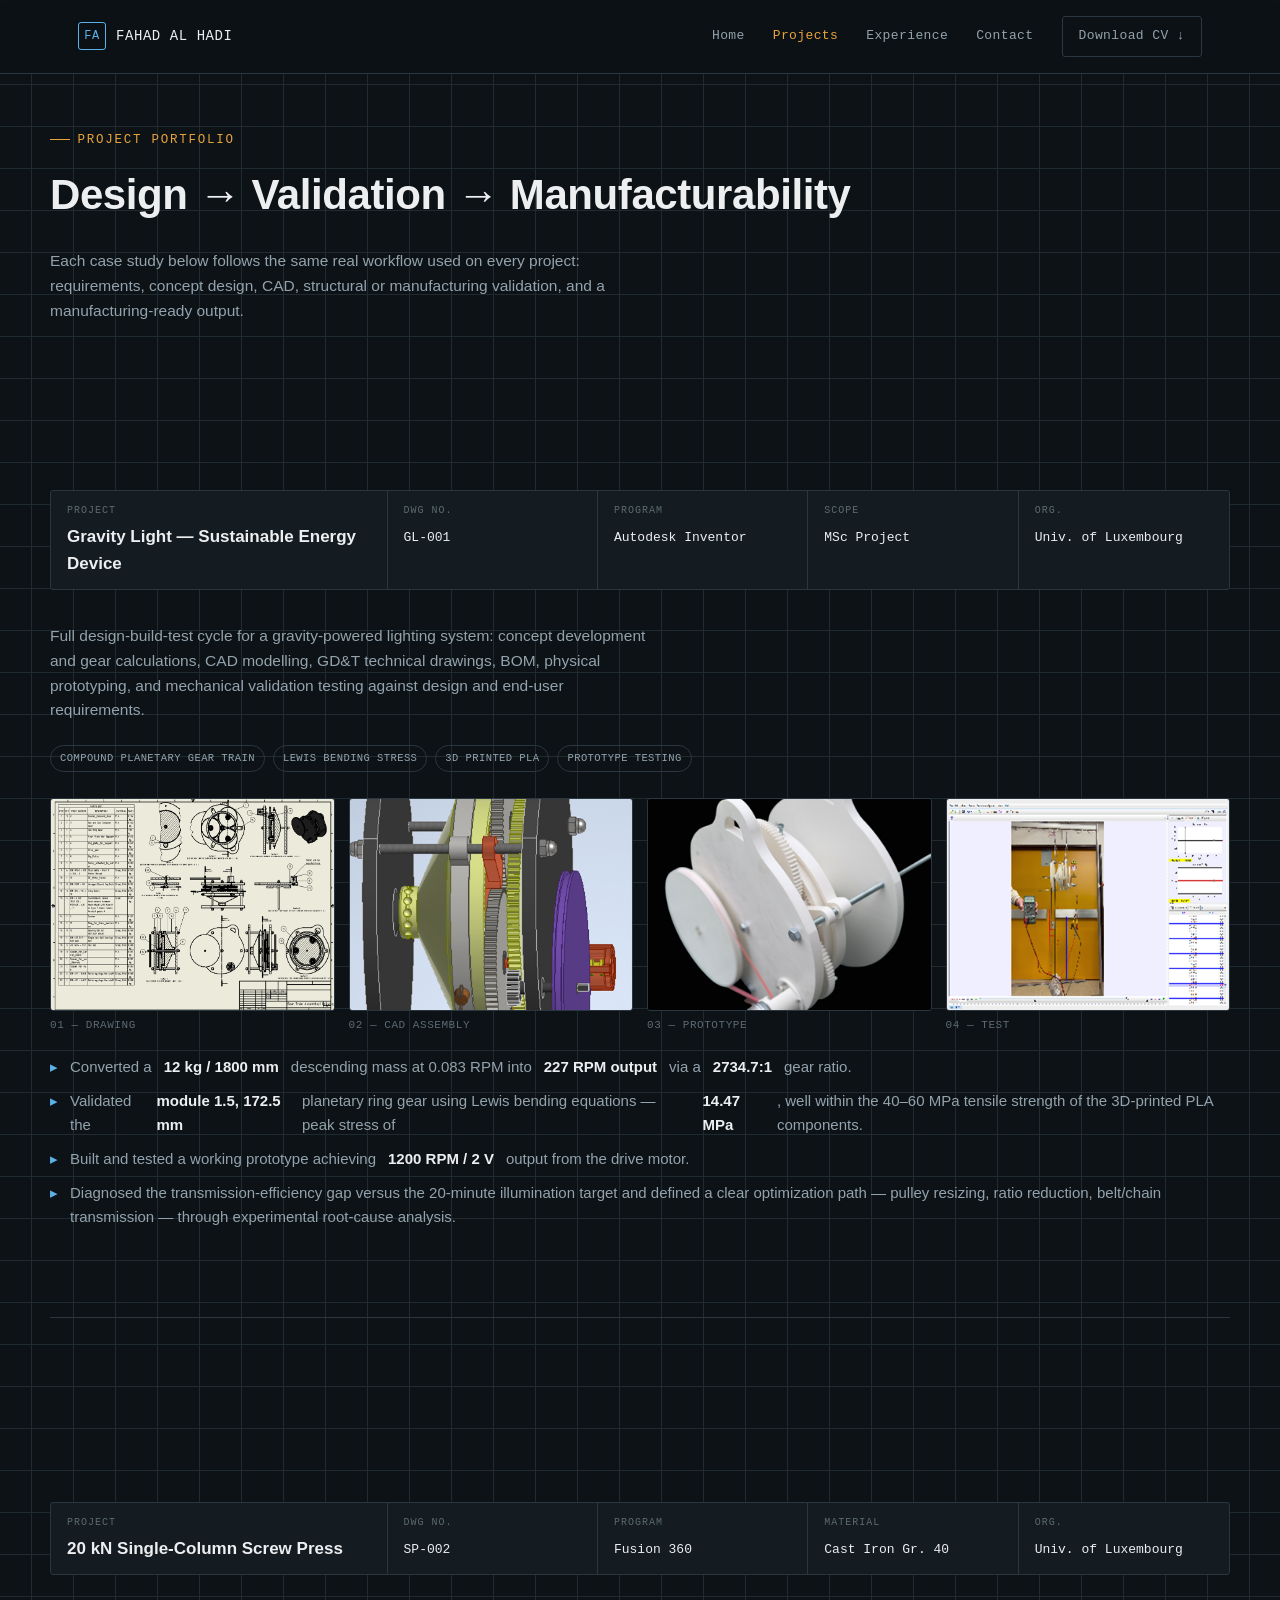
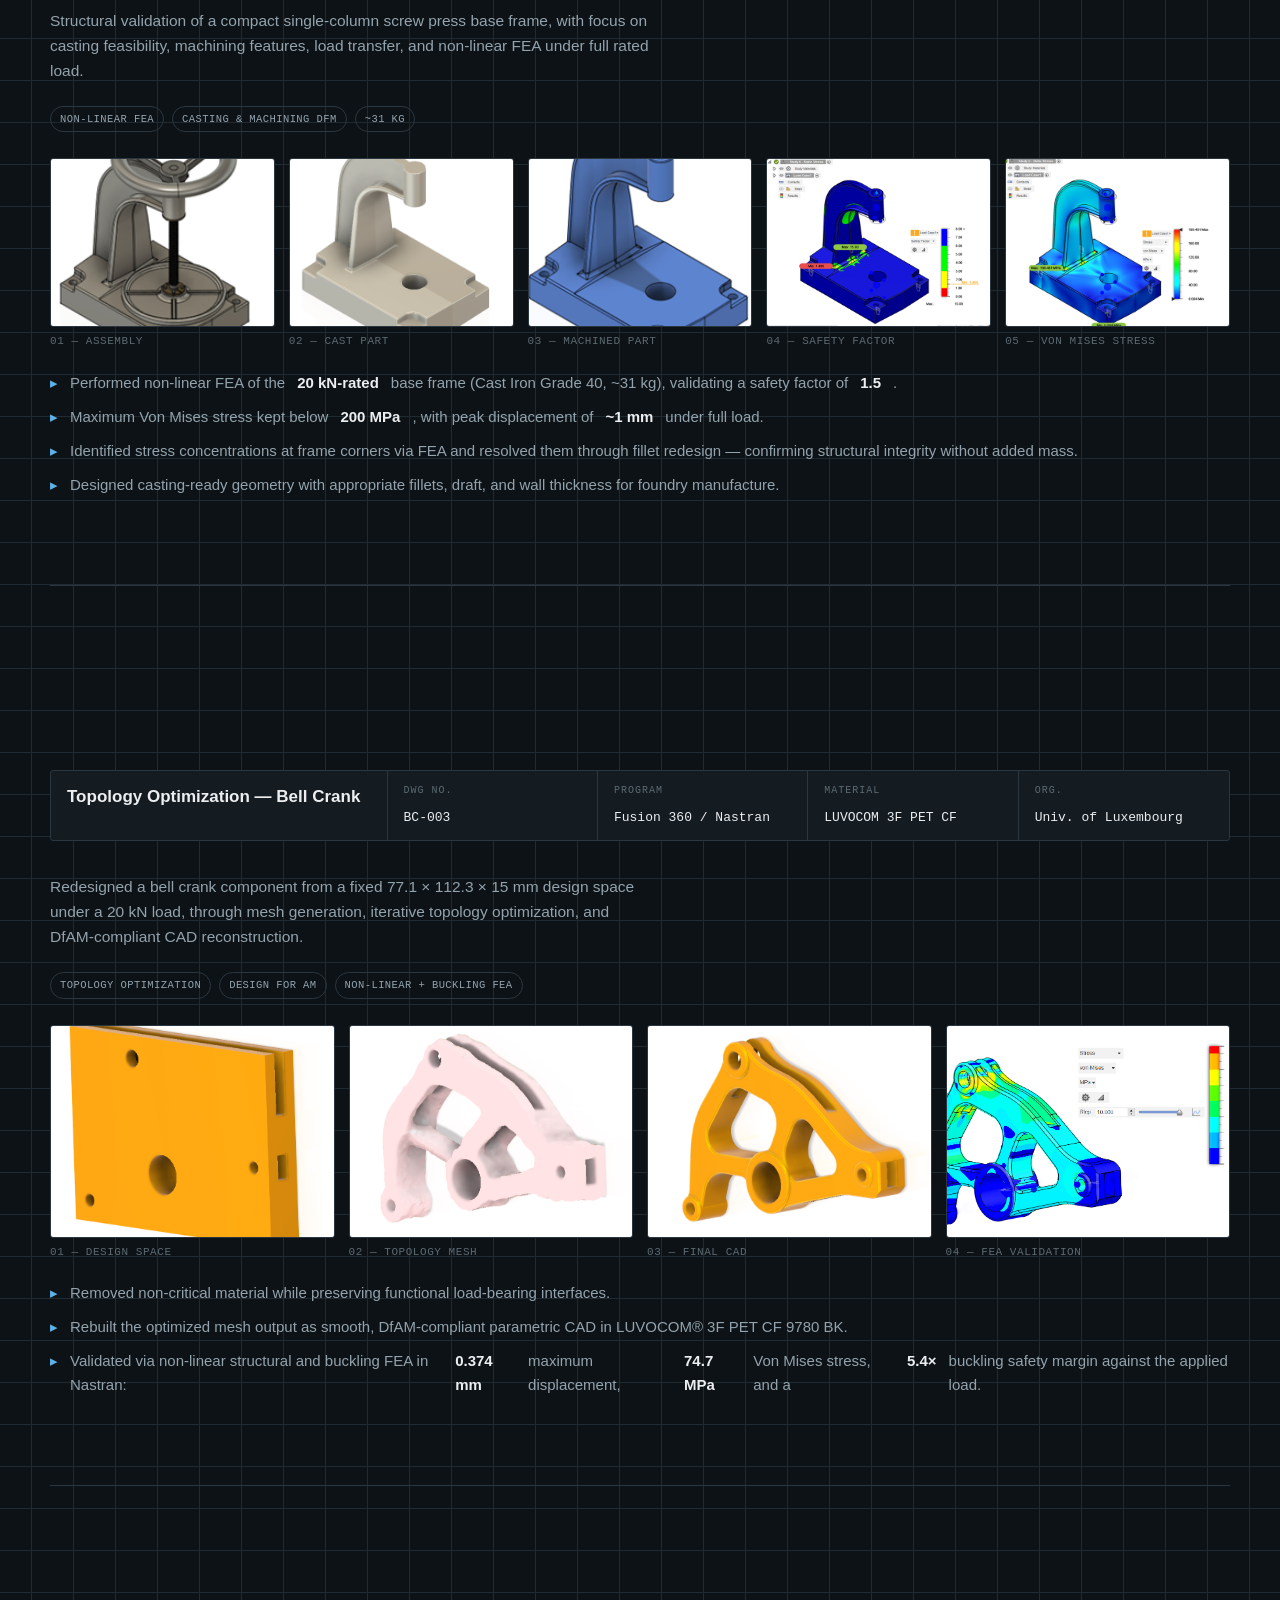
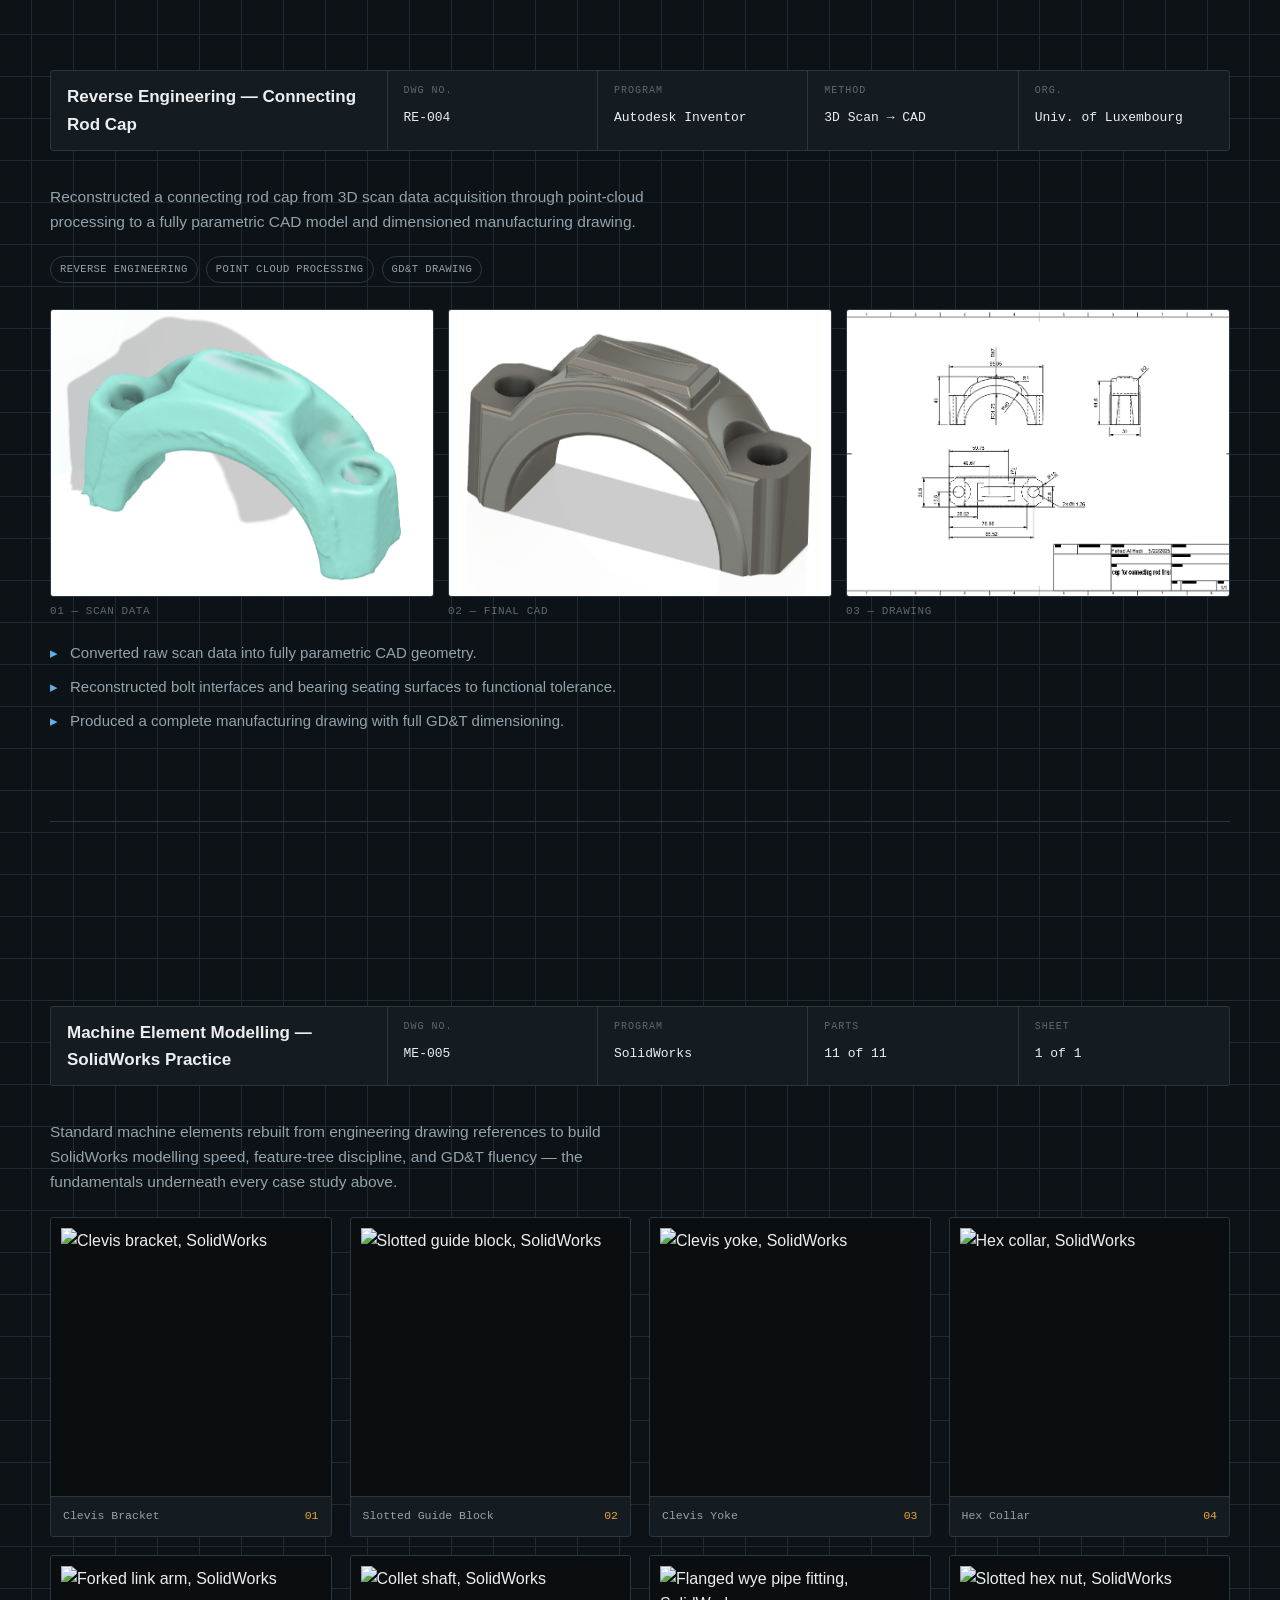
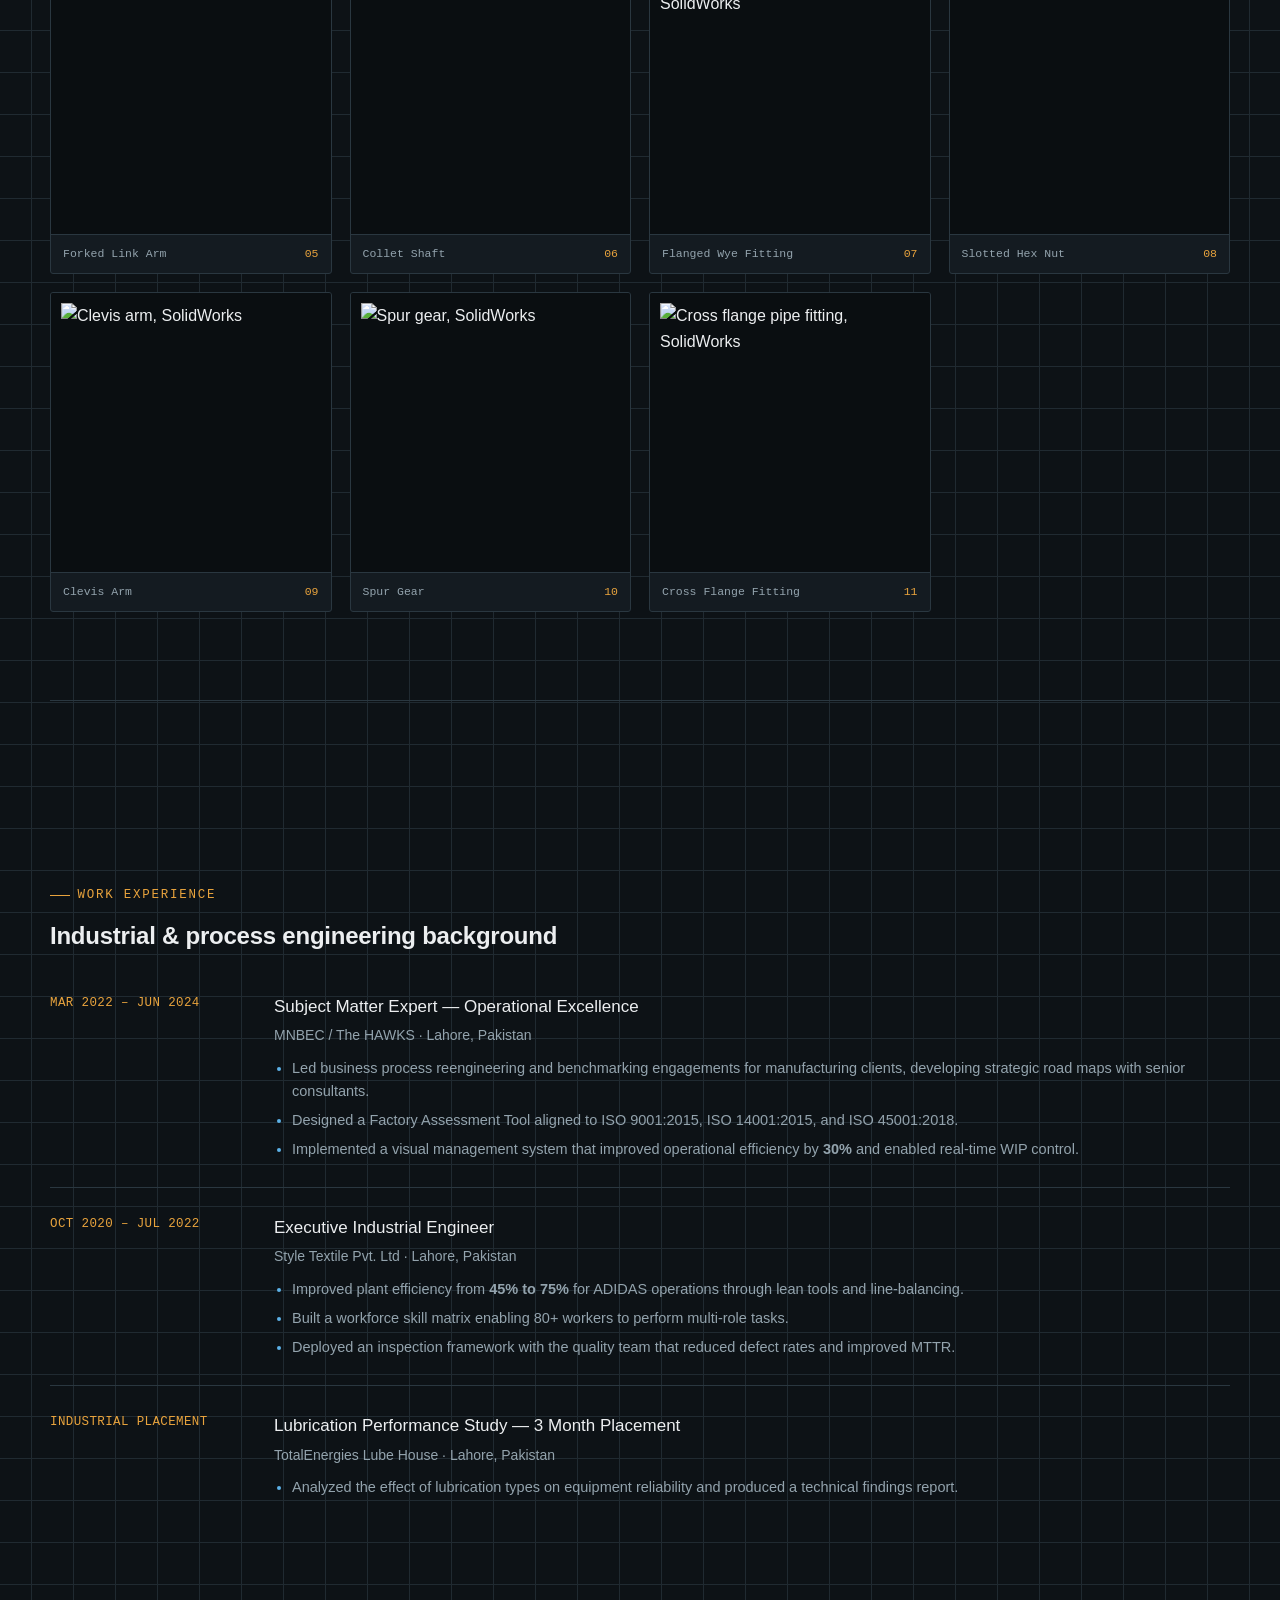
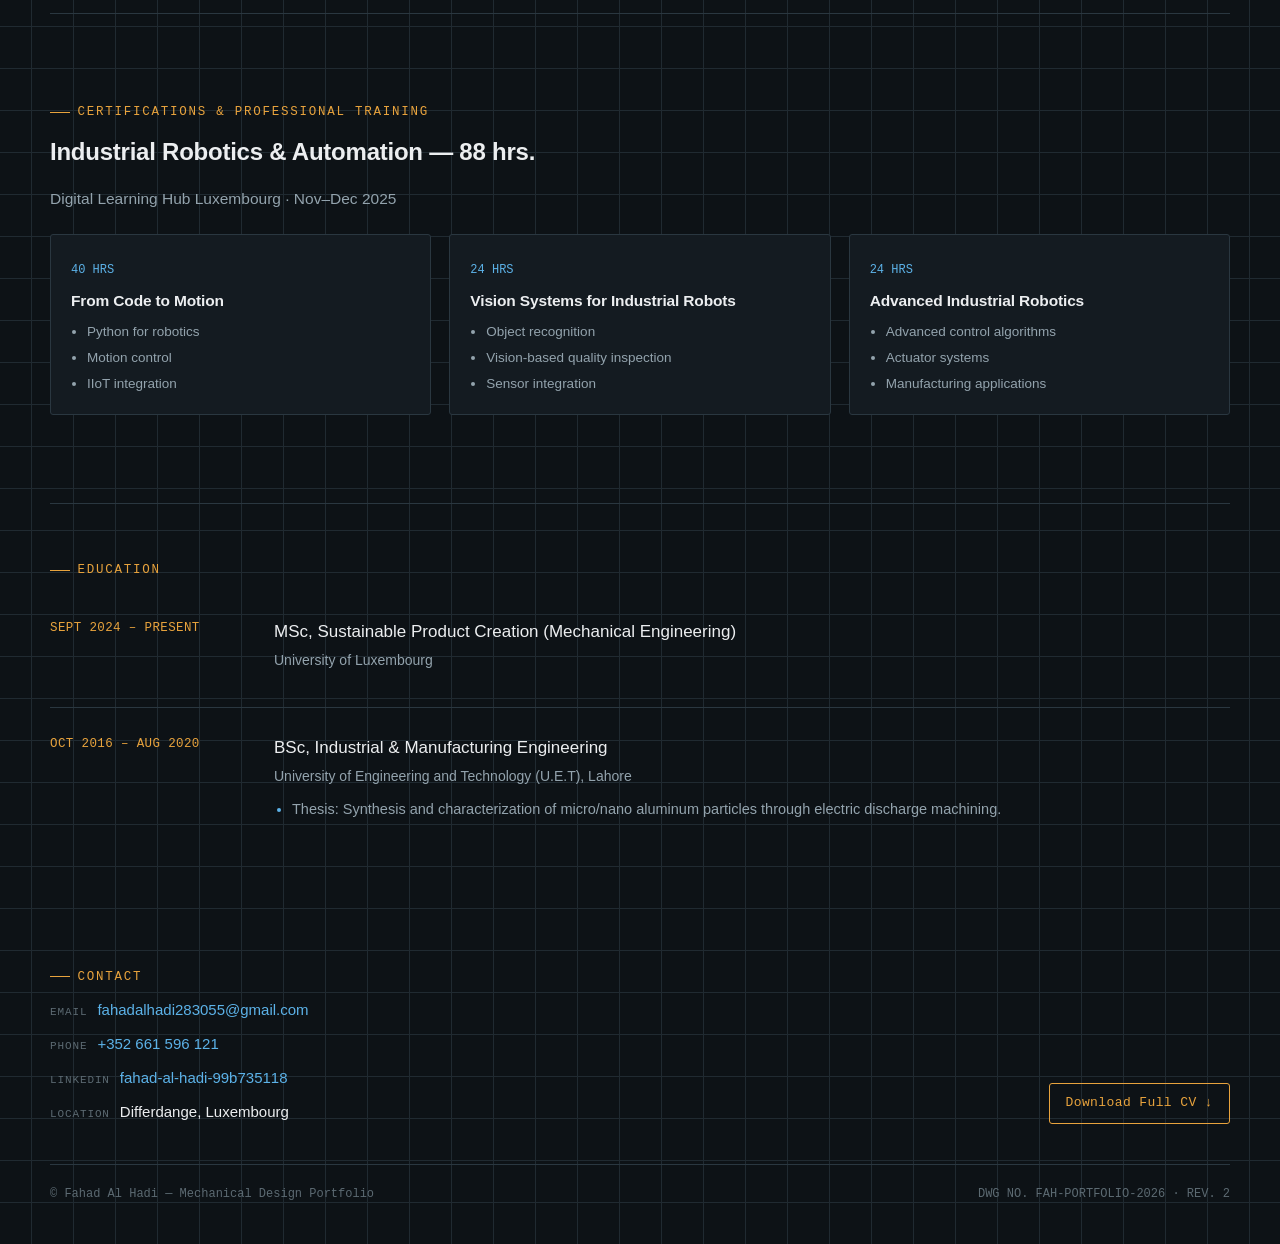
==== commit dfa3e2bb: "new 1 Update projects.html" ====
--- a/projects.html
+++ b/projects.html
@@ -191,17 +191,17 @@
     </p>
 
     <div class="parts-grid">
-      <div class="part-item"><div class="part-img"><img src="images/parts/clevis-bracket.png" alt="Clevis bracket, SolidWorks"></div><div class="part-cap"><span>Clevis Bracket</span><span class="p-no">01</span></div></div>
-      <div class="part-item"><div class="part-img"><img src="images/parts/slotted-guide-block.png" alt="Slotted guide block, SolidWorks"></div><div class="part-cap"><span>Slotted Guide Block</span><span class="p-no">02</span></div></div>
-      <div class="part-item"><div class="part-img"><img src="images/parts/clevis-yoke.png" alt="Clevis yoke, SolidWorks"></div><div class="part-cap"><span>Clevis Yoke</span><span class="p-no">03</span></div></div>
-      <div class="part-item"><div class="part-img"><img src="images/parts/hex-collar.png" alt="Hex collar, SolidWorks"></div><div class="part-cap"><span>Hex Collar</span><span class="p-no">04</span></div></div>
-      <div class="part-item"><div class="part-img"><img src="images/parts/forked-link-arm.png" alt="Forked link arm, SolidWorks"></div><div class="part-cap"><span>Forked Link Arm</span><span class="p-no">05</span></div></div>
-      <div class="part-item"><div class="part-img"><img src="images/parts/collet-shaft.png" alt="Collet shaft, SolidWorks"></div><div class="part-cap"><span>Collet Shaft</span><span class="p-no">06</span></div></div>
-      <div class="part-item"><div class="part-img"><img src="images/parts/flanged-tee-fitting.png" alt="Flanged tee pipe fitting, SolidWorks"></div><div class="part-cap"><span>Flanged Tee Fitting</span><span class="p-no">07</span></div></div>
-      <div class="part-item"><div class="part-img"><img src="images/parts/hex-nut-slotted.png" alt="Slotted hex nut, SolidWorks"></div><div class="part-cap"><span>Slotted Hex Nut</span><span class="p-no">08</span></div></div>
-      <div class="part-item"><div class="part-img"><img src="images/parts/clevis-arm.png" alt="Clevis arm, SolidWorks"></div><div class="part-cap"><span>Clevis Arm</span><span class="p-no">09</span></div></div>
-      <div class="part-item"><div class="part-img"><img src="images/parts/spur-gear.png" alt="Spur gear, SolidWorks"></div><div class="part-cap"><span>Spur Gear</span><span class="p-no">10</span></div></div>
-      <div class="part-item"><div class="part-img"><img src="images/parts/cross-flange-fitting.png" alt="Cross flange pipe fitting, SolidWorks"></div><div class="part-cap"><span>Cross Flange Fitting</span><span class="p-no">11</span></div></div>
+      <div class="part-item"><div class="part-img"><img src="images/clevis-bracket.png" alt="Clevis bracket, SolidWorks"></div><div class="part-cap"><span>Clevis Bracket</span><span class="p-no">01</span></div></div>
+      <div class="part-item"><div class="part-img"><img src="images/slotted-guide-block.png" alt="Slotted guide block, SolidWorks"></div><div class="part-cap"><span>Slotted Guide Block</span><span class="p-no">02</span></div></div>
+      <div class="part-item"><div class="part-img"><img src="images/clevis-yoke.png" alt="Clevis yoke, SolidWorks"></div><div class="part-cap"><span>Clevis Yoke</span><span class="p-no">03</span></div></div>
+      <div class="part-item"><div class="part-img"><img src="images/hex-collar.png" alt="Hex collar, SolidWorks"></div><div class="part-cap"><span>Hex Collar</span><span class="p-no">04</span></div></div>
+      <div class="part-item"><div class="part-img"><img src="images/forked-link-arm.png" alt="Forked link arm, SolidWorks"></div><div class="part-cap"><span>Forked Link Arm</span><span class="p-no">05</span></div></div>
+      <div class="part-item"><div class="part-img"><img src="images/collet-shaft.png" alt="Collet shaft, SolidWorks"></div><div class="part-cap"><span>Collet Shaft</span><span class="p-no">06</span></div></div>
+      <div class="part-item"><div class="part-img"><img src="images/flanged-tee-fitting.png" alt="Flanged wye pipe fitting, SolidWorks"></div><div class="part-cap"><span>Flanged Wye Fitting</span><span class="p-no">07</span></div></div>
+      <div class="part-item"><div class="part-img"><img src="images/hex-nut-slotted.png" alt="Slotted hex nut, SolidWorks"></div><div class="part-cap"><span>Slotted Hex Nut</span><span class="p-no">08</span></div></div>
+      <div class="part-item"><div class="part-img"><img src="images/clevis-arm.png" alt="Clevis arm, SolidWorks"></div><div class="part-cap"><span>Clevis Arm</span><span class="p-no">09</span></div></div>
+      <div class="part-item"><div class="part-img"><img src="images/spur-gear.png" alt="Spur gear, SolidWorks"></div><div class="part-cap"><span>Spur Gear</span><span class="p-no">10</span></div></div>
+      <div class="part-item"><div class="part-img"><img src="images/cross-flange-fitting.png" alt="Cross flange pipe fitting, SolidWorks"></div><div class="part-cap"><span>Cross Flange Fitting</span><span class="p-no">11</span></div></div>
     </div>
   </section>
 
--- a/style.css
+++ b/style.css
@@ -1,307 +1,468 @@
-:root {
-  --bg: #0b0f14;
-  --panel: #0f1623;
-  --card: #111a2a;
-  --text: #e7eef8;
-  --muted: #a8b3c7;
-  --border: rgba(255,255,255,0.09);
-  --border2: rgba(255,255,255,0.14);
-  --accent: #4da3ff;
-  --shadow: 0 10px 30px rgba(0,0,0,0.35);
-}
-
-* { box-sizing: border-box; }
-html, body { height: 100%; }
-body {
-  margin: 0;
-  font-family: ui-sans-serif, system-ui, -apple-system, Segoe UI, Roboto, Arial, sans-serif;
-  background: radial-gradient(1200px 700px at 10% 0%, rgba(77,163,255,0.08), transparent 60%),
-              radial-gradient(900px 600px at 90% 10%, rgba(255,255,255,0.05), transparent 55%),
-              var(--bg);
-  color: var(--text);
-  line-height: 1.65;
-}
-
-a { color: inherit; text-decoration: none; }
-.container { max-width: 1050px; margin: 0 auto; padding: 22px; }
-
-.site-header {
-  position: sticky;
-  top: 0;
-  z-index: 50;
-  background: rgba(11, 15, 20, 0.72);
-  backdrop-filter: blur(12px);
-  border-bottom: 1px solid var(--border);
-}
-
-.site-header .container {
+/* ==========================================================================
+   Fahad Al Hadi — Mechanical Design Portfolio
+   Design system: "Drawing Sheet" — engineering title blocks, dimension
+   lines, and blueprint-grid texture, built from real drawing vernacular.
+   ========================================================================== */
+
+:root{
+  /* -- color tokens -- */
+  --ink:        #0D1216;   /* page background — graphite, not pure black */
+  --panel:      #141B21;   /* section panels */
+  --panel-2:    #1A232A;   /* raised cards */
+  --line:       #2A3740;   /* hairlines / grid / dividers */
+  --line-soft:  #202A31;
+  --steel:      #93A3AD;   /* secondary text */
+  --steel-dim:  #5C6A72;   /* tertiary / captions */
+  --paper:      #ECEEF0;   /* primary text */
+  --blue:       #5CB2E8;   /* blueprint accent — links, headings, lines */
+  --blue-dim:   #2E5D78;
+  --brass:      #E8A33D;   /* machined highlight — CTAs, tags, callouts */
+  --brass-dim:  #8A631F;
+
+  /* -- type -- */
+  --f-display: 'Space Grotesk', 'Arial Narrow', sans-serif;
+  --f-body:    'Inter', -apple-system, sans-serif;
+  --f-mono:    'JetBrains Mono', 'Courier New', monospace;
+
+  --radius: 3px;
+  --wrap: 1180px;
+}
+
+*, *::before, *::after{ box-sizing: border-box; }
+html{ scroll-behavior: smooth; }
+
+body{
+  margin:0;
+  background: var(--ink);
+  color: var(--paper);
+  font-family: var(--f-body);
+  font-size: 16px;
+  line-height: 1.6;
+  -webkit-font-smoothing: antialiased;
+}
+
+/* subtle blueprint grid texture on the page background */
+body{
+  background-image:
+    linear-gradient(var(--line-soft) 1px, transparent 1px),
+    linear-gradient(90deg, var(--line-soft) 1px, transparent 1px);
+  background-size: 42px 42px;
+  background-position: center top;
+}
+
+a{ color: var(--blue); text-decoration: none; }
+a:hover{ color: var(--paper); }
+a:focus-visible, button:focus-visible, .btn:focus-visible{
+  outline: 2px solid var(--brass);
+  outline-offset: 3px;
+}
+
+img{ max-width: 100%; display:block; }
+
+h1,h2,h3,h4{
+  font-family: var(--f-display);
+  color: var(--paper);
+  margin: 0 0 .5em;
+  font-weight: 600;
+  letter-spacing: -0.01em;
+}
+
+.wrap{
+  max-width: var(--wrap);
+  margin: 0 auto;
+  padding: 0 28px;
+}
+
+.eyebrow{
+  font-family: var(--f-mono);
+  font-size: 12.5px;
+  letter-spacing: .14em;
+  text-transform: uppercase;
+  color: var(--brass);
   display: flex;
   align-items: center;
-  justify-content: space-between;
+  gap: .6em;
+  margin-bottom: .9em;
+}
+.eyebrow::before{
+  content:"";
+  width: 20px; height: 1px;
+  background: var(--brass);
+  display:inline-block;
+}
+
+.section{ padding: 88px 0; border-bottom: 1px solid var(--line); }
+.section-tight{ padding: 56px 0; }
+
+/* ---------------- header / nav ---------------- */
+.site-header{
+  position: sticky; top: 0; z-index: 50;
+  background: rgba(13,18,22,.88);
+  backdrop-filter: blur(8px);
+  border-bottom: 1px solid var(--line);
+}
+.nav{
+  display:flex; align-items:center; justify-content:space-between;
+  padding: 16px 28px;
+  max-width: var(--wrap); margin: 0 auto;
+  position: relative;
+}
+.brand{
+  font-family: var(--f-mono);
+  font-size: 14px;
+  color: var(--paper);
+  display:flex; align-items:center; gap:10px;
+  letter-spacing: .04em;
+}
+.brand .mark{
+  width: 28px; height: 28px;
+  border: 1px solid var(--blue);
+  display:flex; align-items:center; justify-content:center;
+  font-family: var(--f-mono); font-size: 12px; color: var(--blue);
+  border-radius: var(--radius);
+}
+.nav-links{
+  display:flex; align-items:center; gap: 28px;
+  font-family: var(--f-mono); font-size: 13px;
+  letter-spacing: .03em;
+}
+.nav-links a{ color: var(--steel); }
+.nav-links a:hover, .nav-links a.active{ color: var(--paper); }
+.nav-links a.active{ color: var(--brass); }
+
+.btn{
+  font-family: var(--f-mono);
+  font-size: 13px;
+  letter-spacing: .03em;
+  padding: 9px 16px;
+  border: 1px solid var(--brass);
+  color: var(--brass);
+  border-radius: var(--radius);
+  display:inline-flex; align-items:center; gap:8px;
+  transition: background .15s ease, color .15s ease;
+  background: transparent;
+  cursor: pointer;
+}
+.btn:hover{ background: var(--brass); color: var(--ink); }
+.btn-quiet{
+  border-color: var(--line);
+  color: var(--steel);
+}
+.btn-quiet:hover{ background: var(--panel-2); color: var(--paper); }
+
+.nav-toggle{
+  display:none;
+  background:none; border:1px solid var(--line); color: var(--paper);
+  width: 38px; height: 34px; border-radius: var(--radius);
+  font-family: var(--f-mono);
+}
+
+/* ---------------- hero ---------------- */
+.hero{
+  padding: 72px 0 40px;
+  position: relative;
+}
+.hero-grid{
+  display:grid;
+  grid-template-columns: 1.15fr .85fr;
+  gap: 56px;
+  align-items:center;
+}
+.hero h1{
+  font-size: clamp(34px, 4.4vw, 54px);
+  line-height: 1.08;
+}
+.hero h1 .accent{ color: var(--blue); }
+.hero-role{
+  font-family: var(--f-mono);
+  color: var(--steel);
+  font-size: 14.5px;
+  margin-bottom: 22px;
+  letter-spacing: .03em;
+}
+.hero p.lede{
+  color: var(--steel);
+  max-width: 56ch;
+  font-size: 16.5px;
+  margin-bottom: 30px;
+}
+.hero-ctas{ display:flex; gap:14px; margin-bottom: 34px; flex-wrap: wrap; }
+
+.hero-visual{
+  position: relative;
+  border: 1px solid var(--line);
+  background: var(--panel);
+  border-radius: var(--radius);
+  padding: 18px;
+  margin-bottom: 18px;
+}
+.hero-visual img{ border-radius: 2px; }
+.viewport-tag{
+  position:absolute; top: 10px; left: 10px;
+  font-family: var(--f-mono); font-size: 10.5px; color: var(--steel-dim);
+  letter-spacing: .08em; text-transform: uppercase;
+}
+.viewport-gizmo{
+  position:absolute; bottom: 12px; right: 12px;
+  width: 46px; height: 46px; opacity: .8;
+}
+.dim-callout{
+  position:absolute; bottom: -18px; left: 24px;
+  background: var(--ink); border:1px solid var(--brass);
+  color: var(--brass); font-family: var(--f-mono);
+  font-size: 12px; padding: 6px 12px; border-radius: var(--radius);
+  white-space: nowrap;
+}
+
+/* ---------------- title block (signature component) ---------------- */
+.title-block{
+  border: 1px solid var(--line);
+  background: var(--panel);
+  border-radius: var(--radius);
+  margin-bottom: 34px;
+  overflow: hidden;
+}
+.title-block-row{
+  display:grid;
+  grid-template-columns: 1.6fr repeat(4, 1fr);
+}
+.tb-cell{
+  padding: 12px 16px;
+  border-right: 1px solid var(--line);
+  border-bottom: 1px solid var(--line);
+}
+.tb-cell:last-child{ border-right:none; }
+.tb-cell .tb-label{
+  font-family: var(--f-mono); font-size: 10px;
+  letter-spacing: .1em; text-transform: uppercase;
+  color: var(--steel-dim); margin-bottom: 4px; display:block;
+}
+.tb-cell .tb-value{
+  font-family: var(--f-mono); font-size: 13px;
+  color: var(--paper);
+}
+.tb-cell.tb-title .tb-value{
+  font-family: var(--f-display); font-size: 17px; font-weight:600;
+}
+.title-block .title-block-row:last-child .tb-cell{ border-bottom: none; }
+
+/* ---------------- skills / spec table ---------------- */
+.spec-table{
+  display:grid;
+  grid-template-columns: repeat(2, 1fr);
+  gap: 1px;
+  background: var(--line);
+  border: 1px solid var(--line);
+  border-radius: var(--radius);
+  overflow:hidden;
+}
+.spec-row{
+  background: var(--panel);
+  padding: 20px 24px;
+}
+.spec-row h4{
+  font-family: var(--f-mono);
+  font-size: 12.5px;
+  letter-spacing: .08em;
+  text-transform: uppercase;
+  color: var(--blue);
+  margin-bottom: 10px;
+}
+.spec-row p{ color: var(--steel); font-size: 14.5px; margin:0; }
+
+/* ---------------- project cards ---------------- */
+.card-grid{
+  display:grid;
+  grid-template-columns: repeat(3, 1fr);
+  gap: 22px;
+}
+.pcard{
+  background: var(--panel);
+  border: 1px solid var(--line);
+  border-radius: var(--radius);
+  overflow:hidden;
+  display:flex; flex-direction:column;
+  transition: border-color .15s ease, transform .15s ease;
+  position: relative;
+}
+.pcard:hover{ border-color: var(--blue-dim); transform: translateY(-2px); }
+.pcard .pcard-img{
+  aspect-ratio: 4/3; overflow:hidden; background:#0a0e11;
+  border-bottom: 1px solid var(--line);
+}
+.pcard .pcard-img img{ width:100%; height:100%; object-fit: cover; }
+.pcard-body{ padding: 20px 20px 22px; display:flex; flex-direction:column; gap:10px; flex:1; }
+.pcard h3{ font-size: 18px; margin:0; }
+.pcard p{ color: var(--steel); font-size: 14px; margin:0; flex:1; }
+.tag-row{ display:flex; flex-wrap:wrap; gap: 8px; margin-top: 4px; }
+.tag{
+  font-family: var(--f-mono); font-size: 10.5px;
+  letter-spacing: .04em; text-transform: uppercase;
+  color: var(--steel);
+  border: 1px solid var(--line);
+  padding: 4px 9px; border-radius: 999px;
+}
+.pcard-link{
+  font-family: var(--f-mono); font-size: 12.5px; color: var(--blue);
+  margin-top: 6px;
+}
+.pcard-link::after{ content:" →"; }
+
+/* dimension-leader hover accent */
+.pcard::before{
+  content:"";
+  position:absolute; left:0; top:0; height: 2px; width:0;
+  background: var(--brass);
+  transition: width .25s ease;
+}
+.pcard:hover::before{ width:100%; }
+
+/* ---------------- parts gallery ---------------- */
+.parts-grid{
+  display:grid;
+  grid-template-columns: repeat(4, 1fr);
   gap: 18px;
 }
-
-.brand h1 { margin: 0; font-size: 16px; letter-spacing: 0.4px; }
-.subtitle { margin: 6px 0 0; color: var(--muted); font-size: 13px; }
-
-.nav {
-  display: flex;
-  align-items: center;
-  gap: 14px;
-  flex-wrap: wrap;
-}
-.nav a { color: var(--muted); font-size: 14px; }
-.nav a:hover { color: var(--text); }
-.nav a.active { color: var(--text); }
-
-.btn {
-  display: inline-flex;
-  align-items: center;
-  justify-content: center;
-  padding: 10px 14px;
-  border-radius: 12px;
-  background: linear-gradient(180deg, rgba(77,163,255,1), rgba(77,163,255,0.85));
-  color: #08101a;
-  font-weight: 750;
-  border: 1px solid rgba(77,163,255,0.25);
-  box-shadow: 0 8px 18px rgba(77,163,255,0.18);
-}
-.btn:hover { filter: brightness(1.05); }
-
-.btn-outline {
-  display: inline-flex;
-  align-items: center;
-  justify-content: center;
-  padding: 10px 14px;
-  border-radius: 12px;
-  border: 1px solid var(--border2);
-  background: rgba(17, 26, 42, 0.6);
-  color: var(--text);
-}
-.btn-outline:hover { border-color: rgba(255,255,255,0.22); }
-
-.section { padding: 26px 0; }
-.section > h3 { margin: 0 0 10px; font-size: 16px; letter-spacing: 0.25px; }
-.section .subtitle { margin: 0; }
-
-.hero {
-  display: grid;
-  grid-template-columns: 1.4fr 0.9fr;
-  gap: 18px;
-  padding: 34px 0 10px;
-}
-
-.hero h2 {
-  margin: 0;
-  font-size: 42px;
-  line-height: 1.1;
-  letter-spacing: -0.6px;
-}
-.hero p { margin: 12px 0 0; color: var(--muted); }
-
-.hero-tagline {
-  margin-top: 10px;
-  color: rgba(231,238,248,0.92);
-  font-size: 14px;
-  letter-spacing: 0.35px;
-}
-.hero-actions { margin-top: 18px; display: flex; gap: 12px; flex-wrap: wrap; }
-
-.card {
-  border: 1px solid var(--border);
-  background: linear-gradient(180deg, rgba(17,26,42,0.92), rgba(17,26,42,0.72));
-  border-radius: 18px;
-  padding: 18px;
-  box-shadow: var(--shadow);
-}
-
-.grid {
-  display: grid;
-  grid-template-columns: repeat(3, 1fr);
-  gap: 14px;
-}
-
-.project-card {
-  border: 1px solid var(--border);
-  background: linear-gradient(180deg, rgba(17,26,42,0.92), rgba(17,26,42,0.65));
-  border-radius: 18px;
-  padding: 18px;
-  box-shadow: var(--shadow);
-  transition: transform 0.12s ease, border-color 0.12s ease, filter 0.12s ease;
-}
-.project-card:hover {
-  transform: translateY(-2px);
-  border-color: rgba(255,255,255,0.22);
-  filter: brightness(1.03);
-}
-.project-card h4 { margin: 0 0 8px; font-size: 15px; }
-.project-card p { margin: 0 0 12px; color: var(--muted); font-size: 14px; }
-
-.tag {
-  display: inline-block;
-  font-size: 12px;
-  color: rgba(231,238,248,0.85);
-  border: 1px solid var(--border);
-  border-radius: 999px;
-  padding: 4px 10px;
-  background: rgba(15,22,35,0.55);
-}
-
-.tool-pill {
-  display: inline-block;
-  font-size: 12px;
-  color: var(--muted);
-  border: 1px solid var(--border);
-  border-radius: 999px;
-  padding: 4px 10px;
-  background: rgba(15,22,35,0.55);
-  margin-right: 6px;
-}
-
-.pill-list { margin: 10px 0 0; padding-left: 18px; color: var(--muted); }
-.pill-list li { margin: 6px 0; }
-
-.footer {
-  border-top: 1px solid var(--border);
-  color: var(--muted);
-  padding: 22px 0;
-  margin-top: 22px;
-  font-size: 13px;
-}
-
-/* --- Project page hierarchy --- */
-.section.card h3 {
-  font-size: 22px;
-  margin: 0 0 10px;
-  letter-spacing: -0.2px;
-}
-.section.card h4 {
-  font-size: 15px;
-  margin: 16px 0 8px;
-  color: rgba(231,238,248,0.92);
-}
-.section.card p { color: var(--muted); }
-
-hr { opacity: 0.7; }
-
-/* --- Image row (gallery) --- */
-.image-row {
-  display: grid;
-  grid-template-columns: repeat(auto-fit, minmax(220px, 1fr));
-  gap: 14px;
-  margin: 14px 0;
-}
-.image-row img {
-  width: 100%;
-  height: 190px;
-  object-fit: contain;
-  background: rgba(15,22,35,0.65);
-  border: 1px solid var(--border);
-  border-radius: 14px;
-  padding: 8px;
-}
-
-/* --- Slider (Other Projects) --- */
-.slider {
-  position: relative;
-  margin-top: 12px;
-}
-.slider-track {
-  display: flex;
-  gap: 14px;
-  overflow-x: auto;
-  scroll-behavior: smooth;
-  padding: 8px 44px;
-  scrollbar-width: thin;
-}
-.slider-track::-webkit-scrollbar { height: 8px; }
-.slider-track::-webkit-scrollbar-thumb {
-  background: rgba(255,255,255,0.16);
-  border-radius: 999px;
-}
-
-.slider-card {
-  flex: 0 0 300px;
-  border: 1px solid var(--border);
-  background: linear-gradient(180deg, rgba(17,26,42,0.92), rgba(17,26,42,0.65));
-  border-radius: 18px;
-  padding: 18px;
-  box-shadow: var(--shadow);
-  transition: transform 0.12s ease, border-color 0.12s ease, filter 0.12s ease;
-}
-.slider-card:hover {
-  transform: translateY(-2px);
-  border-color: rgba(255,255,255,0.22);
-  filter: brightness(1.03);
-}
-.slider-card h4 { margin: 0 0 8px; font-size: 15px; }
-.slider-card p { margin: 0 0 12px; color: var(--muted); font-size: 14px; }
-
-.slider-btn {
-  position: absolute;
-  top: 50%;
-  transform: translateY(-50%);
-  width: 36px;
-  height: 36px;
-  border-radius: 14px;
-  border: 1px solid var(--border2);
-  background: rgba(17, 26, 42, 0.85);
-  color: var(--text);
-  cursor: pointer;
-  display: grid;
-  place-items: center;
-}
-.slider-btn:hover { border-color: rgba(255,255,255,0.26); }
-.slider-btn.left { left: 6px; }
-.slider-btn.right { right: 6px; }
-
-.note {
-  margin-top: 12px;
-  color: rgba(255,255,255,0.75);
-  font-size: 14px;
-}
-
-/* --- Responsive --- */
-@media (max-width: 950px) {
-  .hero { grid-template-columns: 1fr; }
-  .grid { grid-template-columns: 1fr; }
-  .site-header .container { flex-direction: column; align-items: flex-start; }
-  .hero h2 { font-size: 34px; }
-  .slider-card { flex-basis: 260px; }
-}
-/* ===== Export Projects to PDF ===== */
-@media print {
-  header, footer, #contact { display: none !important; }
-
-  body {
-    background: #fff !important;
-    color: #000 !important;
+.part-item{
+  background: var(--panel);
+  border: 1px solid var(--line);
+  border-radius: var(--radius);
+  overflow:hidden;
+}
+.part-item .part-img{
+  aspect-ratio: 1/1;
+  background:#0a0e11;
+  display:flex; align-items:center; justify-content:center;
+  padding: 10px;
+  border-bottom: 1px solid var(--line);
+}
+.part-item .part-img img{ width:100%; height:100%; object-fit:contain; }
+.part-cap{
+  padding: 10px 12px;
+  font-family: var(--f-mono);
+  font-size: 11.5px;
+  color: var(--steel);
+  display:flex; justify-content:space-between; align-items:center;
+}
+.part-cap .p-no{ color: var(--brass); }
+
+/* ---------------- carousel (index "other projects") ---------------- */
+.carousel-wrap{ position:relative; }
+.carousel{
+  display:flex; gap: 20px; overflow-x:auto; scroll-snap-type: x mandatory;
+  padding-bottom: 6px;
+}
+.carousel::-webkit-scrollbar{ height:6px; }
+.carousel::-webkit-scrollbar-thumb{ background: var(--line); border-radius:4px; }
+.carousel .pcard{ min-width: 320px; scroll-snap-align:start; }
+.car-btn{
+  position:absolute; top:50%; transform:translateY(-50%);
+  width:36px; height:36px; border-radius:50%;
+  background: var(--panel-2); border:1px solid var(--line); color:var(--paper);
+  font-family: var(--f-mono); cursor:pointer;
+}
+.car-prev{ left:-14px; } .car-next{ right:-14px; }
+
+/* ---------------- workflow image strip ---------------- */
+.flow-strip{
+  display:grid; grid-auto-flow: column; grid-auto-columns: 1fr;
+  gap: 14px; overflow-x:auto;
+}
+.flow-strip figure{ margin:0; }
+.flow-strip img{
+  border: 1px solid var(--line); border-radius: var(--radius);
+  aspect-ratio: 4/3; object-fit: cover; width: 100%;
+}
+.flow-strip figcaption{
+  font-family: var(--f-mono); font-size: 11px; color: var(--steel-dim);
+  margin-top: 6px; text-transform: uppercase; letter-spacing: .05em;
+}
+
+.outcomes{ list-style:none; margin: 20px 0 0; padding:0; display:grid; gap:10px; }
+.outcomes li{
+  display:flex; gap:12px; color: var(--steel); font-size: 15px;
+  padding-left: 0;
+}
+.outcomes li::before{
+  content:"▸"; color: var(--blue); flex-shrink:0;
+}
+.outcomes li strong{ color: var(--paper); font-weight:600; }
+
+.project-case{ margin-bottom: 96px; }
+.project-case:last-child{ margin-bottom: 0; }
+.case-intro{ color: var(--steel); max-width: 70ch; margin-bottom: 22px; font-size: 15.5px; }
+
+/* ---------------- experience / timeline ---------------- */
+.timeline{ display:grid; gap: 0; }
+.tl-item{
+  display:grid; grid-template-columns: 200px 1fr;
+  gap: 24px;
+  padding: 26px 0;
+  border-bottom: 1px solid var(--line);
+}
+.tl-item:last-child{ border-bottom:none; }
+.tl-date{
+  font-family: var(--f-mono); font-size: 12.5px; color: var(--brass);
+  letter-spacing: .03em;
+}
+.tl-role{ font-family: var(--f-display); font-size: 17px; margin-bottom: 4px; }
+.tl-org{ color: var(--steel); font-size: 14px; margin-bottom: 10px; }
+.tl-item ul{ margin: 0; padding-left: 18px; color: var(--steel); font-size: 14.5px; display:grid; gap:6px; }
+.tl-item li::marker{ color: var(--blue); }
+
+/* ---------------- cert strip ---------------- */
+.cert-grid{ display:grid; grid-template-columns: repeat(3,1fr); gap:18px; }
+.cert-card{
+  border:1px solid var(--line); background: var(--panel);
+  border-radius: var(--radius); padding: 20px;
+}
+.cert-card .cert-hrs{ font-family: var(--f-mono); color: var(--blue); font-size:12px; }
+.cert-card h4{ font-size:15.5px; margin: 8px 0 8px; }
+.cert-card ul{ margin:0; padding-left:16px; color:var(--steel); font-size:13.5px; display:grid; gap:4px; }
+
+/* ---------------- footer / contact ---------------- */
+.footer{ padding: 64px 0 40px; }
+.footer-grid{
+  display:grid; grid-template-columns: 1fr auto; gap: 40px; align-items:end;
+}
+.contact-list{ display:grid; gap:10px; font-size:15px; }
+.contact-list .clabel{ font-family: var(--f-mono); color: var(--steel-dim); font-size:11px; text-transform:uppercase; letter-spacing:.08em; margin-right:10px; }
+.foot-bottom{
+  margin-top: 40px; padding-top: 20px; border-top: 1px solid var(--line);
+  display:flex; justify-content:space-between; color: var(--steel-dim);
+  font-family: var(--f-mono); font-size: 12px; flex-wrap:wrap; gap:10px;
+}
+
+/* ---------------- reveal-on-scroll ---------------- */
+.reveal{ opacity:0; transform: translateY(14px); transition: opacity .5s ease, transform .5s ease; }
+.reveal.in{ opacity:1; transform:none; }
+@media (prefers-reduced-motion: reduce){
+  .reveal{ opacity:1; transform:none; transition:none; }
+  html{ scroll-behavior:auto; }
+}
+
+/* ---------------- responsive ---------------- */
+@media (max-width: 900px){
+  .hero-grid{ grid-template-columns: 1fr; }
+  .card-grid{ grid-template-columns: 1fr 1fr; }
+  .spec-table{ grid-template-columns: 1fr; }
+  .parts-grid{ grid-template-columns: repeat(3,1fr); }
+  .cert-grid{ grid-template-columns: 1fr; }
+  .title-block-row{ grid-template-columns: 1fr 1fr; }
+  .tl-item{ grid-template-columns: 1fr; }
+}
+@media (max-width: 640px){
+  .nav-links{ display:none; }
+  .nav-toggle{ display:block; }
+  .nav.open .nav-links{
+    display:flex; position:absolute; top:100%; left:0; right:0;
+    flex-direction:column; background: var(--panel); padding:18px 28px;
+    border-bottom: 1px solid var(--line); gap:16px;
   }
-
-  .card, .project-card, .slider-card {
-    box-shadow: none !important;
-    border: 1px solid #ddd !important;
-    background: #fff !important;
-  }
-
-  body * { visibility: hidden; }
-  #projects-pdf, #projects-pdf * { visibility: visible; }
-
-  #projects-pdf {
-    position: absolute;
-    left: 0;
-    top: 0;
-    width: 100%;
-  }
-
-  .image-row img {
-    height: 140px !important;
-    border: 1px solid #ddd !important;
-    background: #fff !important;
-  }
-
-  section.card {
-    break-inside: avoid;
-    page-break-inside: avoid;
-  }
-}
+  .card-grid{ grid-template-columns: 1fr; }
+  .parts-grid{ grid-template-columns: 1fr 1fr; }
+  .hero-ctas .btn{ flex:1; justify-content:center; }
+  .footer-grid{ grid-template-columns: 1fr; }
+  .title-block-row{ grid-template-columns: 1fr; }
+  .tb-cell{ border-right:none; }
+}
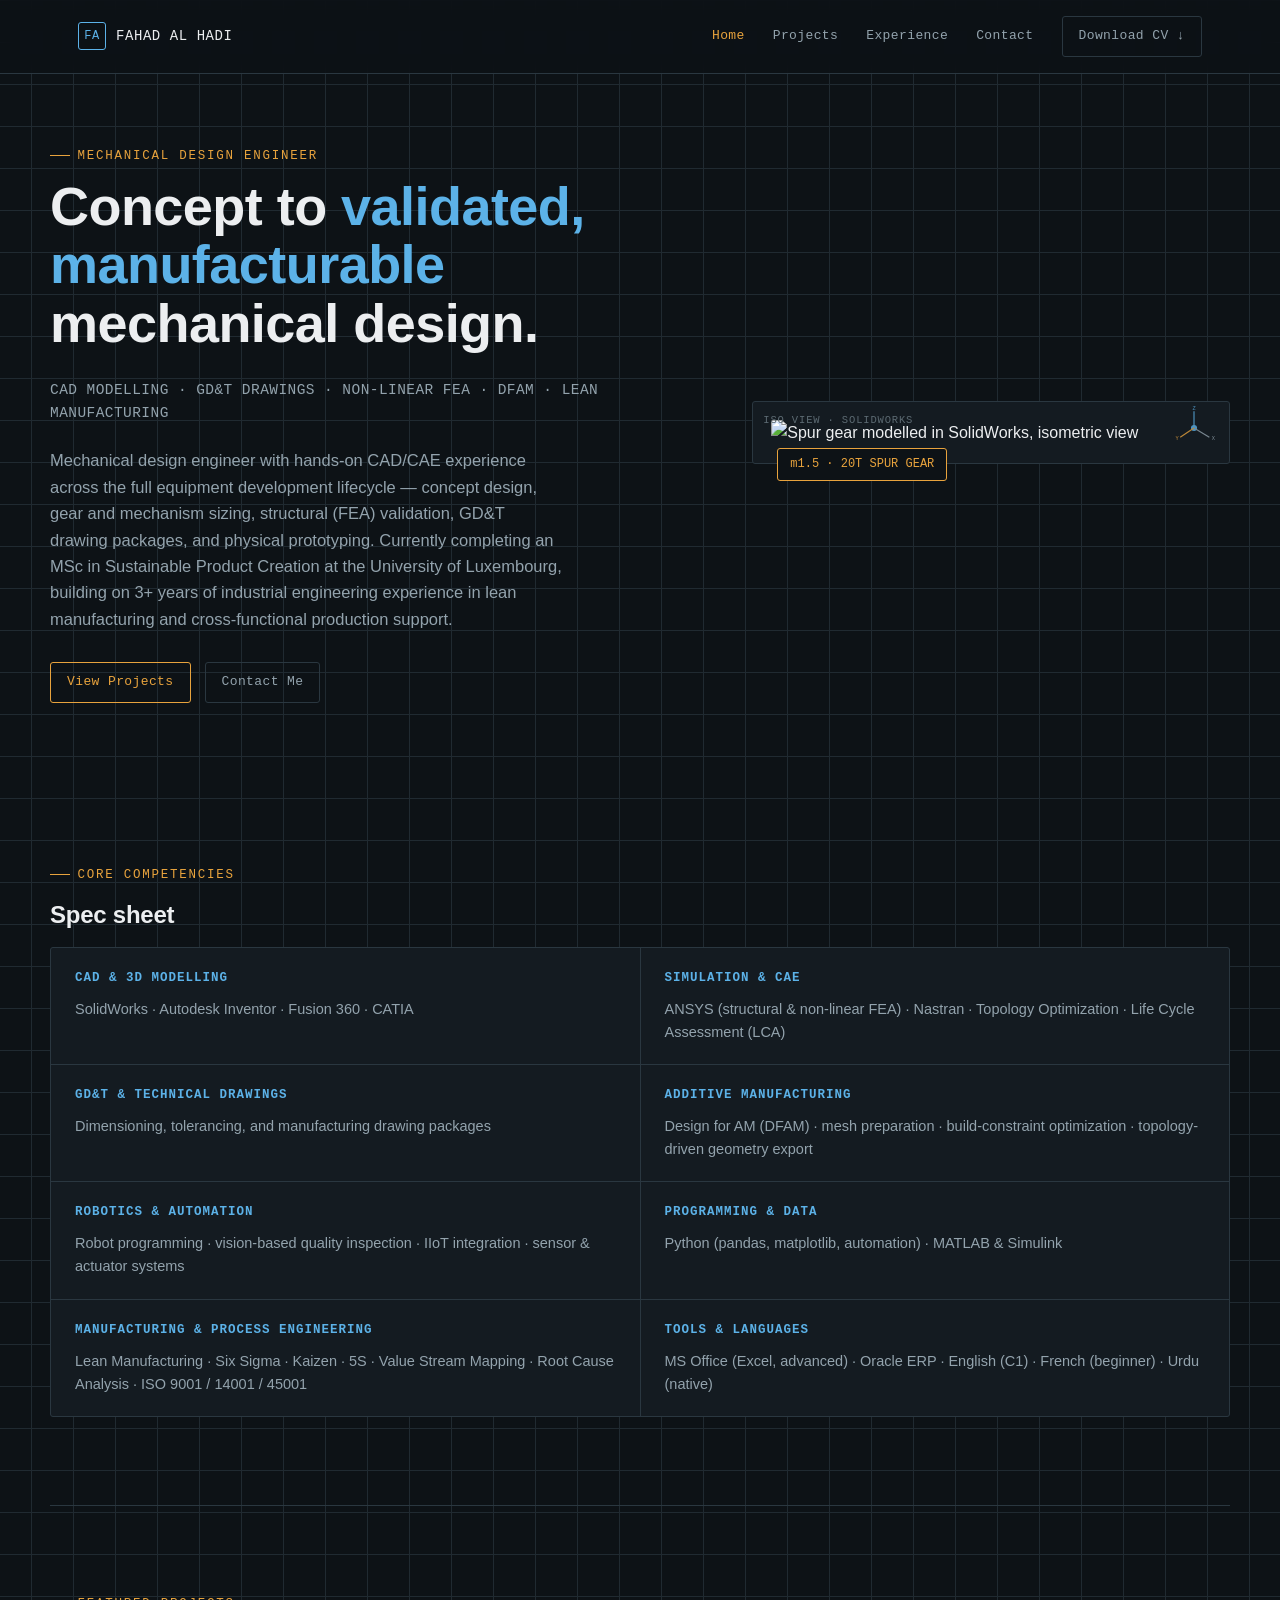
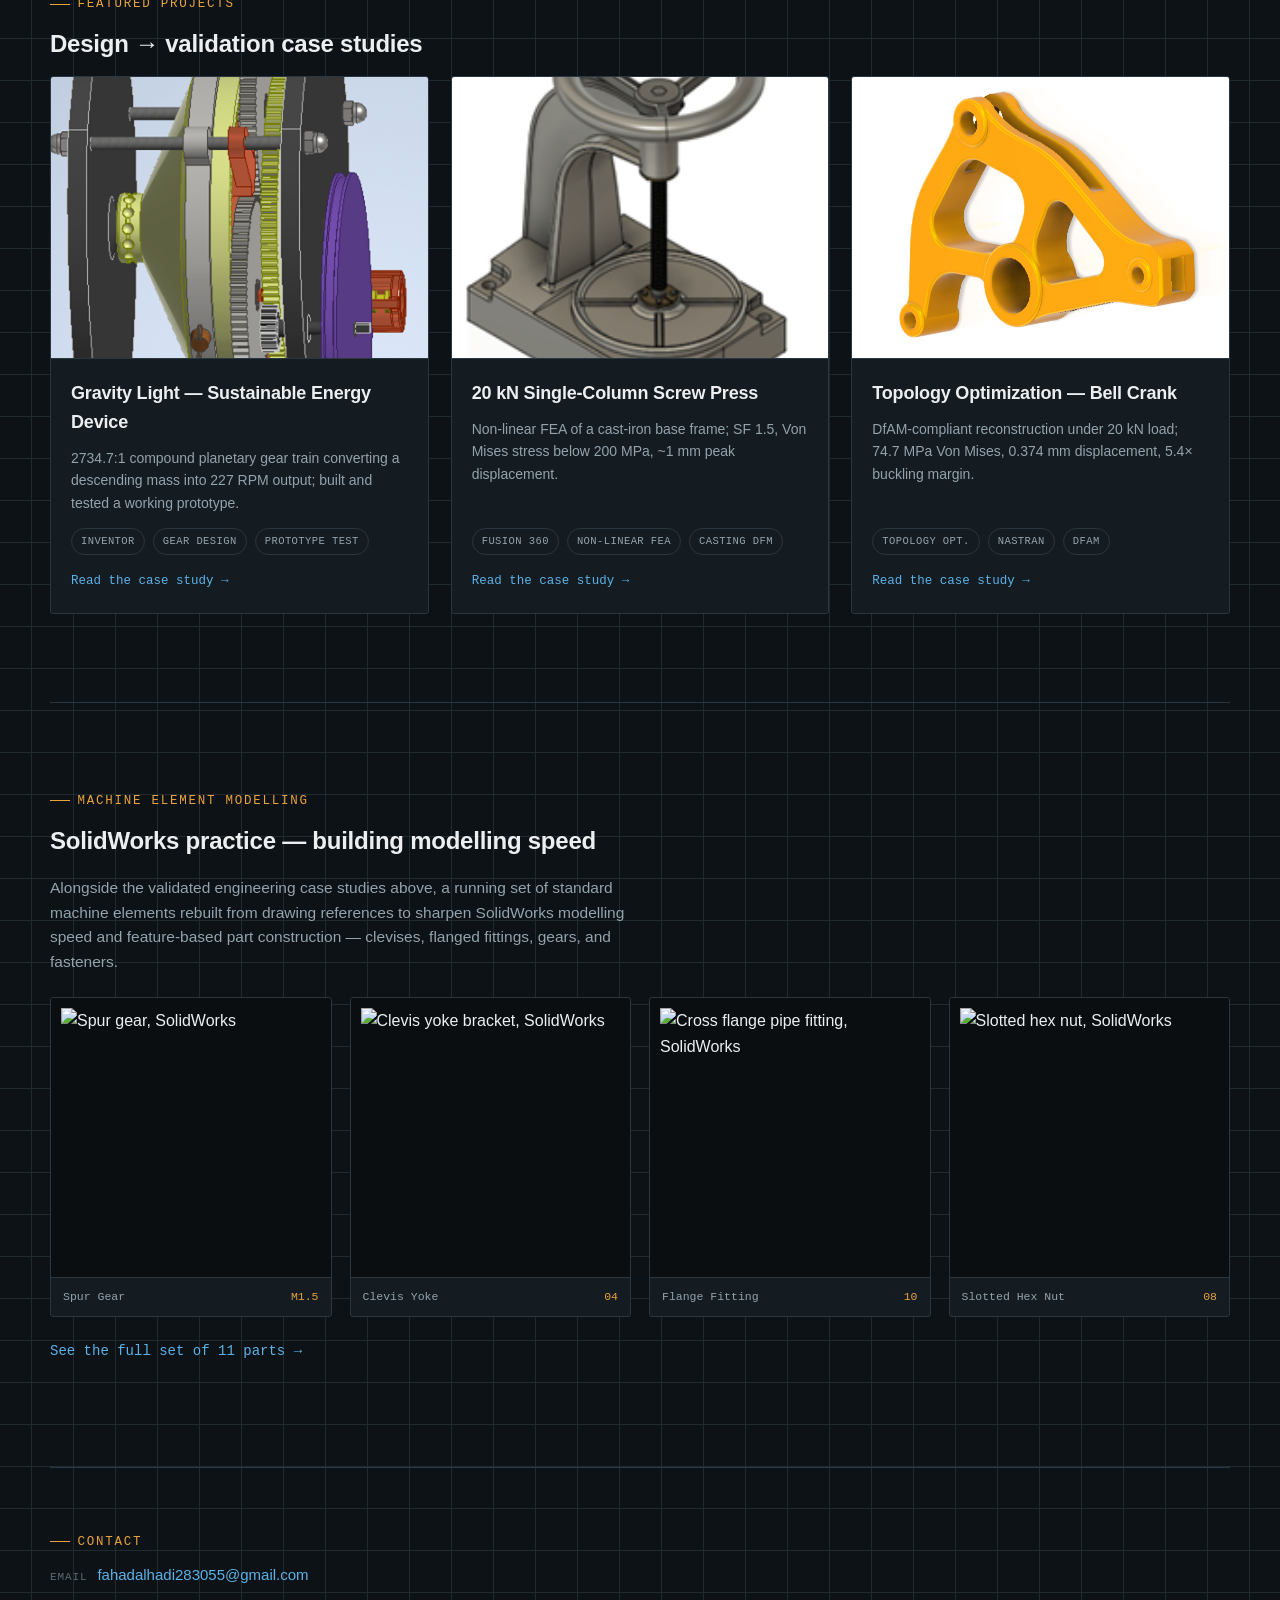
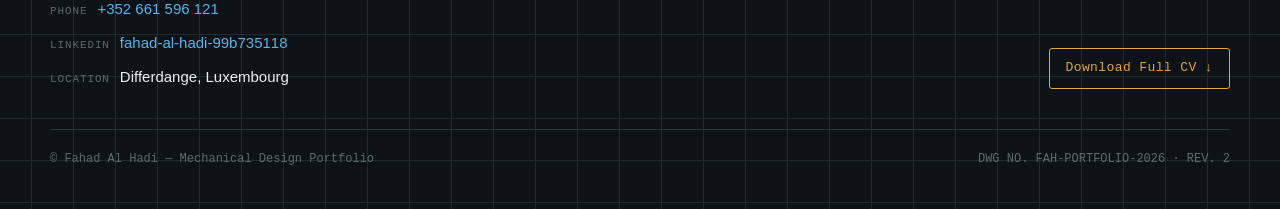
==== commit 5c4d4647: "New 1 update projects.html" ====
--- a/projects.html
+++ b/projects.html
@@ -3,8 +3,8 @@
 <head>
 <meta charset="UTF-8">
 <meta name="viewport" content="width=device-width, initial-scale=1">
-<title>Projects | Fahad Al Hadi</title>
-<meta name="description" content="Mechanical design case studies: Gravity Light, 20 kN Screw Press, Bell Crank topology optimization, connecting rod reverse engineering, plus SolidWorks machine element practice.">
+<title>Fahad Al Hadi | Mechanical Design Portfolio</title>
+<meta name="description" content="Mechanical Design Engineer — CAD/CAE, structural validation (FEA), GD&T drawing packages, and manufacturing-ready design.">
 <link rel="preconnect" href="https://fonts.googleapis.com">
 <link href="https://fonts.googleapis.com/css2?family=Space+Grotesk:wght@500;600;700&family=Inter:wght@400;500;600&family=JetBrains+Mono:wght@400;500&display=swap" rel="stylesheet">
 <link rel="stylesheet" href="style.css">
@@ -16,9 +16,9 @@
     <a class="brand" href="index.html"><span class="mark">FA</span> FAHAD AL HADI</a>
     <button class="nav-toggle" aria-label="Toggle menu">MENU</button>
     <div class="nav-links">
-      <a href="index.html">Home</a>
-      <a href="projects.html" class="active">Projects</a>
-      <a href="#experience">Experience</a>
+      <a href="index.html" class="active">Home</a>
+      <a href="projects.html">Projects</a>
+      <a href="projects.html#experience">Experience</a>
       <a href="#contact">Contact</a>
       <a class="btn btn-quiet" href="resume.pdf">Download CV ↓</a>
     </div>
@@ -27,270 +27,140 @@
 
 <main>
 
-  <!-- ================= INTRO ================= -->
-  <section class="section-tight wrap">
-    <div class="eyebrow">Project Portfolio</div>
-    <h1 style="font-size:clamp(28px,3.6vw,42px);">Design → Validation → Manufacturability</h1>
-    <p class="case-intro">Each case study below follows the same real workflow used on every project: requirements, concept design, CAD, structural or manufacturing validation, and a manufacturing-ready output.</p>
-  </section>
-
-  <!-- ================= GRAVITY LIGHT ================= -->
-  <section class="section wrap project-case" id="gravity-light">
-    <div class="title-block">
-      <div class="title-block-row">
-        <div class="tb-cell tb-title"><span class="tb-label">Project</span><span class="tb-value">Gravity Light — Sustainable Energy Device</span></div>
-        <div class="tb-cell"><span class="tb-label">Dwg No.</span><span class="tb-value">GL-001</span></div>
-        <div class="tb-cell"><span class="tb-label">Program</span><span class="tb-value">Autodesk Inventor</span></div>
-        <div class="tb-cell"><span class="tb-label">Scope</span><span class="tb-value">MSc Project</span></div>
-        <div class="tb-cell"><span class="tb-label">Org.</span><span class="tb-value">Univ. of Luxembourg</span></div>
-      </div>
-    </div>
-
-    <p class="case-intro">
-      Full design-build-test cycle for a gravity-powered lighting system: concept development and
-      gear calculations, CAD modelling, GD&amp;T technical drawings, BOM, physical prototyping, and
-      mechanical validation testing against design and end-user requirements.
-    </p>
-    <div class="tag-row" style="margin-bottom:26px;">
-      <span class="tag">Compound Planetary Gear Train</span><span class="tag">Lewis Bending Stress</span><span class="tag">3D Printed PLA</span><span class="tag">Prototype Testing</span>
-    </div>
-
-    <div class="flow-strip">
-      <figure><img src="images/gravity-light/drawing-gear-train.png" alt="Gear train engineering drawing"><figcaption>01 — Drawing</figcaption></figure>
-      <figure><img src="images/gravity-light/cad-assembly.png" alt="CAD assembly of gravity light"><figcaption>02 — CAD Assembly</figcaption></figure>
-      <figure><img src="images/gravity-light/prototype-printed.png" alt="3D printed prototype"><figcaption>03 — Prototype</figcaption></figure>
-      <figure><img src="images/gravity-light/experimental-test.png" alt="Experimental test setup"><figcaption>04 — Test</figcaption></figure>
-    </div>
-
-    <ul class="outcomes">
-      <li>Converted a <strong>12 kg / 1800 mm</strong> descending mass at 0.083 RPM into <strong>227 RPM output</strong> via a <strong>2734.7:1</strong> gear ratio.</li>
-      <li>Validated the <strong>module 1.5, 172.5 mm</strong> planetary ring gear using Lewis bending equations — peak stress of <strong>14.47 MPa</strong>, well within the 40–60 MPa tensile strength of the 3D-printed PLA components.</li>
-      <li>Built and tested a working prototype achieving <strong>1200 RPM / 2 V</strong> output from the drive motor.</li>
-      <li>Diagnosed the transmission-efficiency gap versus the 20-minute illumination target and defined a clear optimization path — pulley resizing, ratio reduction, belt/chain transmission — through experimental root-cause analysis.</li>
-    </ul>
-  </section>
-
-  <!-- ================= SCREW PRESS ================= -->
-  <section class="section wrap project-case" id="screw-press">
-    <div class="title-block">
-      <div class="title-block-row">
-        <div class="tb-cell tb-title"><span class="tb-label">Project</span><span class="tb-value">20 kN Single-Column Screw Press</span></div>
-        <div class="tb-cell"><span class="tb-label">Dwg No.</span><span class="tb-value">SP-002</span></div>
-        <div class="tb-cell"><span class="tb-label">Program</span><span class="tb-value">Fusion 360</span></div>
-        <div class="tb-cell"><span class="tb-label">Material</span><span class="tb-value">Cast Iron Gr. 40</span></div>
-        <div class="tb-cell"><span class="tb-label">Org.</span><span class="tb-value">Univ. of Luxembourg</span></div>
-      </div>
-    </div>
-
-    <p class="case-intro">
-      Structural validation of a compact single-column screw press base frame, with focus on casting
-      feasibility, machining features, load transfer, and non-linear FEA under full rated load.
-    </p>
-    <div class="tag-row" style="margin-bottom:26px;">
-      <span class="tag">Non-Linear FEA</span><span class="tag">Casting &amp; Machining DFM</span><span class="tag">~31 kg</span>
-    </div>
-
-    <div class="flow-strip">
-      <figure><img src="images/screw-press/assembly.png" alt="Screw press assembly model"><figcaption>01 — Assembly</figcaption></figure>
-      <figure><img src="images/screw-press/cast-part.png" alt="Cast part geometry"><figcaption>02 — Cast Part</figcaption></figure>
-      <figure><img src="images/screw-press/machined-part.png" alt="Machined part"><figcaption>03 — Machined Part</figcaption></figure>
-      <figure><img src="images/screw-press/safety-factor.png" alt="Safety factor plot"><figcaption>04 — Safety Factor</figcaption></figure>
-      <figure><img src="images/screw-press/stress-analysis.png" alt="Von Mises stress analysis"><figcaption>05 — Von Mises Stress</figcaption></figure>
-    </div>
-
-    <ul class="outcomes">
-      <li>Performed non-linear FEA of the <strong>20 kN-rated</strong> base frame (Cast Iron Grade 40, ~31 kg), validating a safety factor of <strong>1.5</strong>.</li>
-      <li>Maximum Von Mises stress kept below <strong>200 MPa</strong>, with peak displacement of <strong>~1 mm</strong> under full load.</li>
-      <li>Identified stress concentrations at frame corners via FEA and resolved them through fillet redesign — confirming structural integrity without added mass.</li>
-      <li>Designed casting-ready geometry with appropriate fillets, draft, and wall thickness for foundry manufacture.</li>
-    </ul>
-  </section>
-
-  <!-- ================= TOPOLOGY BELL CRANK ================= -->
-  <section class="section wrap project-case" id="topology-bellcrank">
-    <div class="title-block">
-      <div class="title-block-row">
-        <div class="tb-cell tb-title"><span class="tb-value">Topology Optimization — Bell Crank</span></div>
-        <div class="tb-cell"><span class="tb-label">Dwg No.</span><span class="tb-value">BC-003</span></div>
-        <div class="tb-cell"><span class="tb-label">Program</span><span class="tb-value">Fusion 360 / Nastran</span></div>
-        <div class="tb-cell"><span class="tb-label">Material</span><span class="tb-value">LUVOCOM 3F PET CF</span></div>
-        <div class="tb-cell"><span class="tb-label">Org.</span><span class="tb-value">Univ. of Luxembourg</span></div>
-      </div>
-    </div>
-
-    <p class="case-intro">
-      Redesigned a bell crank component from a fixed 77.1 × 112.3 × 15 mm design space under a 20 kN
-      load, through mesh generation, iterative topology optimization, and DfAM-compliant CAD reconstruction.
-    </p>
-    <div class="tag-row" style="margin-bottom:26px;">
-      <span class="tag">Topology Optimization</span><span class="tag">Design for AM</span><span class="tag">Non-Linear + Buckling FEA</span>
-    </div>
-
-    <div class="flow-strip">
-      <figure><img src="images/topology-bellcrank/designspace.png" alt="Design space definition"><figcaption>01 — Design Space</figcaption></figure>
-      <figure><img src="images/topology-bellcrank/meshbody.png" alt="Topology optimization mesh output"><figcaption>02 — Topology Mesh</figcaption></figure>
-      <figure><img src="images/topology-bellcrank/bellcrank.png" alt="Final reconstructed CAD model"><figcaption>03 — Final CAD</figcaption></figure>
-      <figure><img src="images/topology-bellcrank/stress.png" alt="Stress analysis of final geometry"><figcaption>04 — FEA Validation</figcaption></figure>
-    </div>
-
-    <ul class="outcomes">
-      <li>Removed non-critical material while preserving functional load-bearing interfaces.</li>
-      <li>Rebuilt the optimized mesh output as smooth, DfAM-compliant parametric CAD in LUVOCOM® 3F PET CF 9780 BK.</li>
-      <li>Validated via non-linear structural and buckling FEA in Nastran: <strong>0.374 mm</strong> maximum displacement, <strong>74.7 MPa</strong> Von Mises stress, and a <strong>5.4×</strong> buckling safety margin against the applied load.</li>
-    </ul>
-  </section>
-
-  <!-- ================= REVERSE ENGINEERING ================= -->
-  <section class="section wrap project-case" id="reverse-connecting-rod">
-    <div class="title-block">
-      <div class="title-block-row">
-        <div class="tb-cell tb-title"><span class="tb-value">Reverse Engineering — Connecting Rod Cap</span></div>
-        <div class="tb-cell"><span class="tb-label">Dwg No.</span><span class="tb-value">RE-004</span></div>
-        <div class="tb-cell"><span class="tb-label">Program</span><span class="tb-value">Autodesk Inventor</span></div>
-        <div class="tb-cell"><span class="tb-label">Method</span><span class="tb-value">3D Scan → CAD</span></div>
-        <div class="tb-cell"><span class="tb-label">Org.</span><span class="tb-value">Univ. of Luxembourg</span></div>
-      </div>
-    </div>
-
-    <p class="case-intro">
-      Reconstructed a connecting rod cap from 3D scan data acquisition through point-cloud processing
-      to a fully parametric CAD model and dimensioned manufacturing drawing.
-    </p>
-    <div class="tag-row" style="margin-bottom:26px;">
-      <span class="tag">Reverse Engineering</span><span class="tag">Point Cloud Processing</span><span class="tag">GD&amp;T Drawing</span>
-    </div>
-
-    <div class="flow-strip">
-      <figure><img src="images/reverse-connecting-rod/scan.png" alt="Scanned reference point cloud"><figcaption>01 — Scan Data</figcaption></figure>
-      <figure><img src="images/reverse-connecting-rod/final.png" alt="Final CAD reconstruction"><figcaption>02 — Final CAD</figcaption></figure>
-      <figure><img src="images/reverse-connecting-rod/drawing.png" alt="Manufacturing drawing"><figcaption>03 — Drawing</figcaption></figure>
-    </div>
-
-    <ul class="outcomes">
-      <li>Converted raw scan data into fully parametric CAD geometry.</li>
-      <li>Reconstructed bolt interfaces and bearing seating surfaces to functional tolerance.</li>
-      <li>Produced a complete manufacturing drawing with full GD&amp;T dimensioning.</li>
-    </ul>
-  </section>
-
-  <!-- ================= PARTS GALLERY ================= -->
-  <section class="section wrap project-case" id="parts-gallery">
-    <div class="title-block">
-      <div class="title-block-row">
-        <div class="tb-cell tb-title"><span class="tb-value">Machine Element Modelling — SolidWorks Practice</span></div>
-        <div class="tb-cell"><span class="tb-label">Dwg No.</span><span class="tb-value">ME-005</span></div>
-        <div class="tb-cell"><span class="tb-label">Program</span><span class="tb-value">SolidWorks</span></div>
-        <div class="tb-cell"><span class="tb-label">Parts</span><span class="tb-value">11 of 11</span></div>
-        <div class="tb-cell"><span class="tb-label">Sheet</span><span class="tb-value">1 of 1</span></div>
-      </div>
-    </div>
-    <p class="case-intro">
-      Standard machine elements rebuilt from engineering drawing references to build SolidWorks
-      modelling speed, feature-tree discipline, and GD&amp;T fluency — the fundamentals underneath
-      every case study above.
-    </p>
-
-    <div class="parts-grid">
-      <div class="part-item"><div class="part-img"><img src="images/clevis-bracket.png" alt="Clevis bracket, SolidWorks"></div><div class="part-cap"><span>Clevis Bracket</span><span class="p-no">01</span></div></div>
-      <div class="part-item"><div class="part-img"><img src="images/slotted-guide-block.png" alt="Slotted guide block, SolidWorks"></div><div class="part-cap"><span>Slotted Guide Block</span><span class="p-no">02</span></div></div>
-      <div class="part-item"><div class="part-img"><img src="images/clevis-yoke.png" alt="Clevis yoke, SolidWorks"></div><div class="part-cap"><span>Clevis Yoke</span><span class="p-no">03</span></div></div>
-      <div class="part-item"><div class="part-img"><img src="images/hex-collar.png" alt="Hex collar, SolidWorks"></div><div class="part-cap"><span>Hex Collar</span><span class="p-no">04</span></div></div>
-      <div class="part-item"><div class="part-img"><img src="images/forked-link-arm.png" alt="Forked link arm, SolidWorks"></div><div class="part-cap"><span>Forked Link Arm</span><span class="p-no">05</span></div></div>
-      <div class="part-item"><div class="part-img"><img src="images/collet-shaft.png" alt="Collet shaft, SolidWorks"></div><div class="part-cap"><span>Collet Shaft</span><span class="p-no">06</span></div></div>
-      <div class="part-item"><div class="part-img"><img src="images/flanged-tee-fitting.png" alt="Flanged wye pipe fitting, SolidWorks"></div><div class="part-cap"><span>Flanged Wye Fitting</span><span class="p-no">07</span></div></div>
-      <div class="part-item"><div class="part-img"><img src="images/hex-nut-slotted.png" alt="Slotted hex nut, SolidWorks"></div><div class="part-cap"><span>Slotted Hex Nut</span><span class="p-no">08</span></div></div>
-      <div class="part-item"><div class="part-img"><img src="images/clevis-arm.png" alt="Clevis arm, SolidWorks"></div><div class="part-cap"><span>Clevis Arm</span><span class="p-no">09</span></div></div>
-      <div class="part-item"><div class="part-img"><img src="images/spur-gear.png" alt="Spur gear, SolidWorks"></div><div class="part-cap"><span>Spur Gear</span><span class="p-no">10</span></div></div>
-      <div class="part-item"><div class="part-img"><img src="images/cross-flange-fitting.png" alt="Cross flange pipe fitting, SolidWorks"></div><div class="part-cap"><span>Cross Flange Fitting</span><span class="p-no">11</span></div></div>
-    </div>
-  </section>
-
-  <!-- ================= EXPERIENCE ================= -->
-  <section class="section wrap" id="experience">
-    <div class="eyebrow">Work Experience</div>
-    <h2>Industrial &amp; process engineering background</h2>
-    <div class="timeline">
-      <div class="tl-item">
-        <div><div class="tl-date">MAR 2022 – JUN 2024</div></div>
-        <div>
-          <div class="tl-role">Subject Matter Expert — Operational Excellence</div>
-          <div class="tl-org">MNBEC / The HAWKS · Lahore, Pakistan</div>
-          <ul>
-            <li>Led business process reengineering and benchmarking engagements for manufacturing clients, developing strategic road maps with senior consultants.</li>
-            <li>Designed a Factory Assessment Tool aligned to ISO 9001:2015, ISO 14001:2015, and ISO 45001:2018.</li>
-            <li>Implemented a visual management system that improved operational efficiency by <strong>30%</strong> and enabled real-time WIP control.</li>
-          </ul>
+  <!-- ================= HERO ================= -->
+  <section class="hero wrap">
+    <div class="hero-grid">
+      <div class="reveal in">
+        <div class="eyebrow">Mechanical Design Engineer</div>
+        <h1>Concept to <span class="accent">validated, manufacturable</span> mechanical design.</h1>
+        <div class="hero-role">CAD MODELLING · GD&amp;T DRAWINGS · NON-LINEAR FEA · DFAM · LEAN MANUFACTURING</div>
+        <p class="lede">
+          Mechanical design engineer with hands-on CAD/CAE experience across the full equipment
+          development lifecycle — concept design, gear and mechanism sizing, structural (FEA)
+          validation, GD&amp;T drawing packages, and physical prototyping. Currently completing an
+          MSc in Sustainable Product Creation at the University of Luxembourg, building on 3+ years
+          of industrial engineering experience in lean manufacturing and cross-functional production support.
+        </p>
+        <div class="hero-ctas">
+          <a class="btn" href="projects.html">View Projects</a>
+          <a class="btn btn-quiet" href="#contact">Contact Me</a>
         </div>
       </div>
-      <div class="tl-item">
-        <div><div class="tl-date">OCT 2020 – JUL 2022</div></div>
-        <div>
-          <div class="tl-role">Executive Industrial Engineer</div>
-          <div class="tl-org">Style Textile Pvt. Ltd · Lahore, Pakistan</div>
-          <ul>
-            <li>Improved plant efficiency from <strong>45% to 75%</strong> for ADIDAS operations through lean tools and line-balancing.</li>
-            <li>Built a workforce skill matrix enabling 80+ workers to perform multi-role tasks.</li>
-            <li>Deployed an inspection framework with the quality team that reduced defect rates and improved MTTR.</li>
-          </ul>
-        </div>
-      </div>
-      <div class="tl-item">
-        <div><div class="tl-date">INDUSTRIAL PLACEMENT</div></div>
-        <div>
-          <div class="tl-role">Lubrication Performance Study — 3 Month Placement</div>
-          <div class="tl-org">TotalEnergies Lube House · Lahore, Pakistan</div>
-          <ul>
-            <li>Analyzed the effect of lubrication types on equipment reliability and produced a technical findings report.</li>
-          </ul>
+
+      <div class="reveal in">
+        <div class="hero-visual">
+          <span class="viewport-tag">ISO VIEW · SOLIDWORKS</span>
+          <img src="images/spur-gear.png" alt="Spur gear modelled in SolidWorks, isometric view">
+          <svg class="viewport-gizmo" viewBox="0 0 60 60" fill="none">
+            <circle cx="30" cy="30" r="4" fill="#5CB2E8"/>
+            <line x1="30" y1="30" x2="30" y2="8" stroke="#5CB2E8" stroke-width="1.5"/>
+            <line x1="30" y1="30" x2="50" y2="42" stroke="#93A3AD" stroke-width="1.5"/>
+            <line x1="30" y1="30" x2="12" y2="42" stroke="#E8A33D" stroke-width="1.5"/>
+            <text x="30" y="6" fill="#5CB2E8" font-size="7" font-family="monospace" text-anchor="middle">Z</text>
+            <text x="53" y="46" fill="#93A3AD" font-size="7" font-family="monospace">X</text>
+            <text x="6" y="46" fill="#E8A33D" font-size="7" font-family="monospace">Y</text>
+          </svg>
+          <div class="dim-callout">m1.5 · 20T SPUR GEAR</div>
         </div>
       </div>
     </div>
   </section>
 
-  <!-- ================= CERTIFICATIONS ================= -->
-  <section class="section wrap" id="certifications">
-    <div class="eyebrow">Certifications &amp; Professional Training</div>
-    <h2>Industrial Robotics &amp; Automation — 88 hrs.</h2>
-    <p class="case-intro">Digital Learning Hub Luxembourg · Nov–Dec 2025</p>
-    <div class="cert-grid">
-      <div class="cert-card">
-        <span class="cert-hrs">40 HRS</span>
-        <h4>From Code to Motion</h4>
-        <ul><li>Python for robotics</li><li>Motion control</li><li>IIoT integration</li></ul>
+  <!-- ================= SKILLS ================= -->
+  <section class="section wrap" id="skills">
+    <div class="eyebrow">Core Competencies</div>
+    <h2>Spec sheet</h2>
+    <div class="spec-table">
+      <div class="spec-row">
+        <h4>CAD &amp; 3D Modelling</h4>
+        <p>SolidWorks · Autodesk Inventor · Fusion 360 · CATIA</p>
       </div>
-      <div class="cert-card">
-        <span class="cert-hrs">24 HRS</span>
-        <h4>Vision Systems for Industrial Robots</h4>
-        <ul><li>Object recognition</li><li>Vision-based quality inspection</li><li>Sensor integration</li></ul>
+      <div class="spec-row">
+        <h4>Simulation &amp; CAE</h4>
+        <p>ANSYS (structural &amp; non-linear FEA) · Nastran · Topology Optimization · Life Cycle Assessment (LCA)</p>
       </div>
-      <div class="cert-card">
-        <span class="cert-hrs">24 HRS</span>
-        <h4>Advanced Industrial Robotics</h4>
-        <ul><li>Advanced control algorithms</li><li>Actuator systems</li><li>Manufacturing applications</li></ul>
+      <div class="spec-row">
+        <h4>GD&amp;T &amp; Technical Drawings</h4>
+        <p>Dimensioning, tolerancing, and manufacturing drawing packages</p>
+      </div>
+      <div class="spec-row">
+        <h4>Additive Manufacturing</h4>
+        <p>Design for AM (DFAM) · mesh preparation · build-constraint optimization · topology-driven geometry export</p>
+      </div>
+      <div class="spec-row">
+        <h4>Robotics &amp; Automation</h4>
+        <p>Robot programming · vision-based quality inspection · IIoT integration · sensor &amp; actuator systems</p>
+      </div>
+      <div class="spec-row">
+        <h4>Programming &amp; Data</h4>
+        <p>Python (pandas, matplotlib, automation) · MATLAB &amp; Simulink</p>
+      </div>
+      <div class="spec-row">
+        <h4>Manufacturing &amp; Process Engineering</h4>
+        <p>Lean Manufacturing · Six Sigma · Kaizen · 5S · Value Stream Mapping · Root Cause Analysis · ISO 9001 / 14001 / 45001</p>
+      </div>
+      <div class="spec-row">
+        <h4>Tools &amp; Languages</h4>
+        <p>MS Office (Excel, advanced) · Oracle ERP · English (C1) · French (beginner) · Urdu (native)</p>
       </div>
     </div>
   </section>
 
-  <!-- ================= EDUCATION ================= -->
-  <section class="section-tight wrap" id="education">
-    <div class="eyebrow">Education</div>
-    <div class="timeline">
-      <div class="tl-item">
-        <div><div class="tl-date">SEPT 2024 – PRESENT</div></div>
-        <div>
-          <div class="tl-role">MSc, Sustainable Product Creation (Mechanical Engineering)</div>
-          <div class="tl-org">University of Luxembourg</div>
+  <!-- ================= FEATURED PROJECTS ================= -->
+  <section class="section wrap" id="featured">
+    <div class="eyebrow">Featured Projects</div>
+    <h2>Design → validation case studies</h2>
+    <div class="card-grid">
+
+      <a class="pcard reveal" href="projects.html#gravity-light">
+        <div class="pcard-img"><img src="images/gravity-light/cad-assembly.png" alt="Gravity Light planetary gear train CAD assembly"></div>
+        <div class="pcard-body">
+          <h3>Gravity Light — Sustainable Energy Device</h3>
+          <p>2734.7:1 compound planetary gear train converting a descending mass into 227 RPM output; built and tested a working prototype.</p>
+          <div class="tag-row"><span class="tag">Inventor</span><span class="tag">Gear Design</span><span class="tag">Prototype Test</span></div>
+          <span class="pcard-link">Read the case study</span>
         </div>
-      </div>
-      <div class="tl-item">
-        <div><div class="tl-date">OCT 2016 – AUG 2020</div></div>
-        <div>
-          <div class="tl-role">BSc, Industrial &amp; Manufacturing Engineering</div>
-          <div class="tl-org">University of Engineering and Technology (U.E.T), Lahore</div>
-          <ul><li>Thesis: Synthesis and characterization of micro/nano aluminum particles through electric discharge machining.</li></ul>
+      </a>
+
+      <a class="pcard reveal" href="projects.html#screw-press">
+        <div class="pcard-img"><img src="images/screw-press/assembly.png" alt="20 kN single-column screw press assembly"></div>
+        <div class="pcard-body">
+          <h3>20 kN Single-Column Screw Press</h3>
+          <p>Non-linear FEA of a cast-iron base frame; SF 1.5, Von Mises stress below 200 MPa, ~1 mm peak displacement.</p>
+          <div class="tag-row"><span class="tag">Fusion 360</span><span class="tag">Non-Linear FEA</span><span class="tag">Casting DFM</span></div>
+          <span class="pcard-link">Read the case study</span>
         </div>
-      </div>
+      </a>
+
+      <a class="pcard reveal" href="projects.html#topology-bellcrank">
+        <div class="pcard-img"><img src="images/topology-bellcrank/bellcrank.png" alt="Topology-optimized bell crank final CAD model"></div>
+        <div class="pcard-body">
+          <h3>Topology Optimization — Bell Crank</h3>
+          <p>DfAM-compliant reconstruction under 20 kN load; 74.7 MPa Von Mises, 0.374 mm displacement, 5.4× buckling margin.</p>
+          <div class="tag-row"><span class="tag">Topology Opt.</span><span class="tag">Nastran</span><span class="tag">DFAM</span></div>
+          <span class="pcard-link">Read the case study</span>
+        </div>
+      </a>
+
     </div>
+  </section>
+
+  <!-- ================= PARTS PRACTICE TEASER ================= -->
+  <section class="section wrap" id="parts-teaser">
+    <div class="eyebrow">Machine Element Modelling</div>
+    <h2>SolidWorks practice — building modelling speed</h2>
+    <p class="case-intro">
+      Alongside the validated engineering case studies above, a running set of standard machine
+      elements rebuilt from drawing references to sharpen SolidWorks modelling speed and feature-based
+      part construction — clevises, flanged fittings, gears, and fasteners.
+    </p>
+    <div class="parts-grid">
+      <div class="part-item reveal"><div class="part-img"><img src="images/spur-gear.png" alt="Spur gear, SolidWorks"></div><div class="part-cap"><span>Spur Gear</span><span class="p-no">M1.5</span></div></div>
+      <div class="part-item reveal"><div class="part-img"><img src="images/clevis-yoke.png" alt="Clevis yoke bracket, SolidWorks"></div><div class="part-cap"><span>Clevis Yoke</span><span class="p-no">04</span></div></div>
+      <div class="part-item reveal"><div class="part-img"><img src="images/cross-flange-fitting.png" alt="Cross flange pipe fitting, SolidWorks"></div><div class="part-cap"><span>Flange Fitting</span><span class="p-no">10</span></div></div>
+      <div class="part-item reveal"><div class="part-img"><img src="images/hex-nut-slotted.png" alt="Slotted hex nut, SolidWorks"></div><div class="part-cap"><span>Slotted Hex Nut</span><span class="p-no">08</span></div></div>
+    </div>
+    <p style="margin-top:20px;"><a class="pcard-link" href="projects.html#parts-gallery" style="font-size:14px;">See the full set of 11 parts</a></p>
   </section>
 
   <!-- ================= CONTACT ================= -->
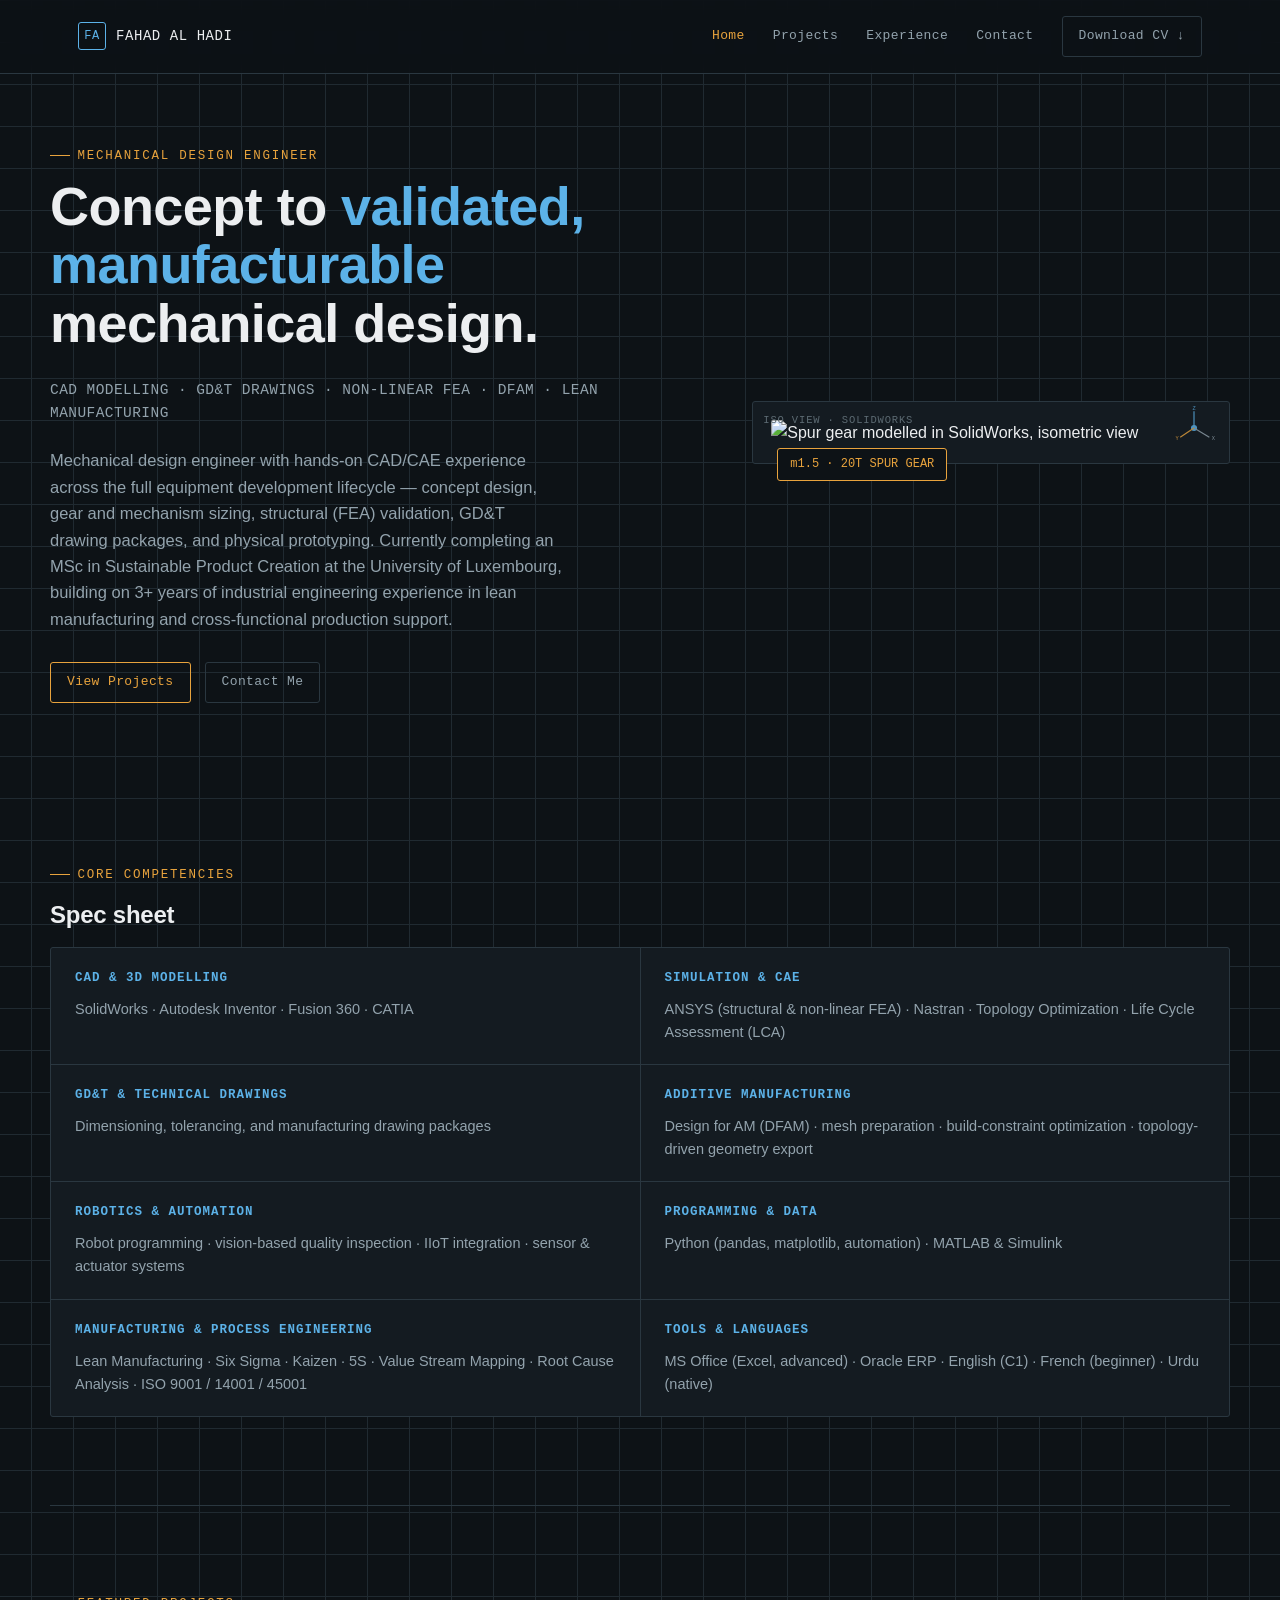
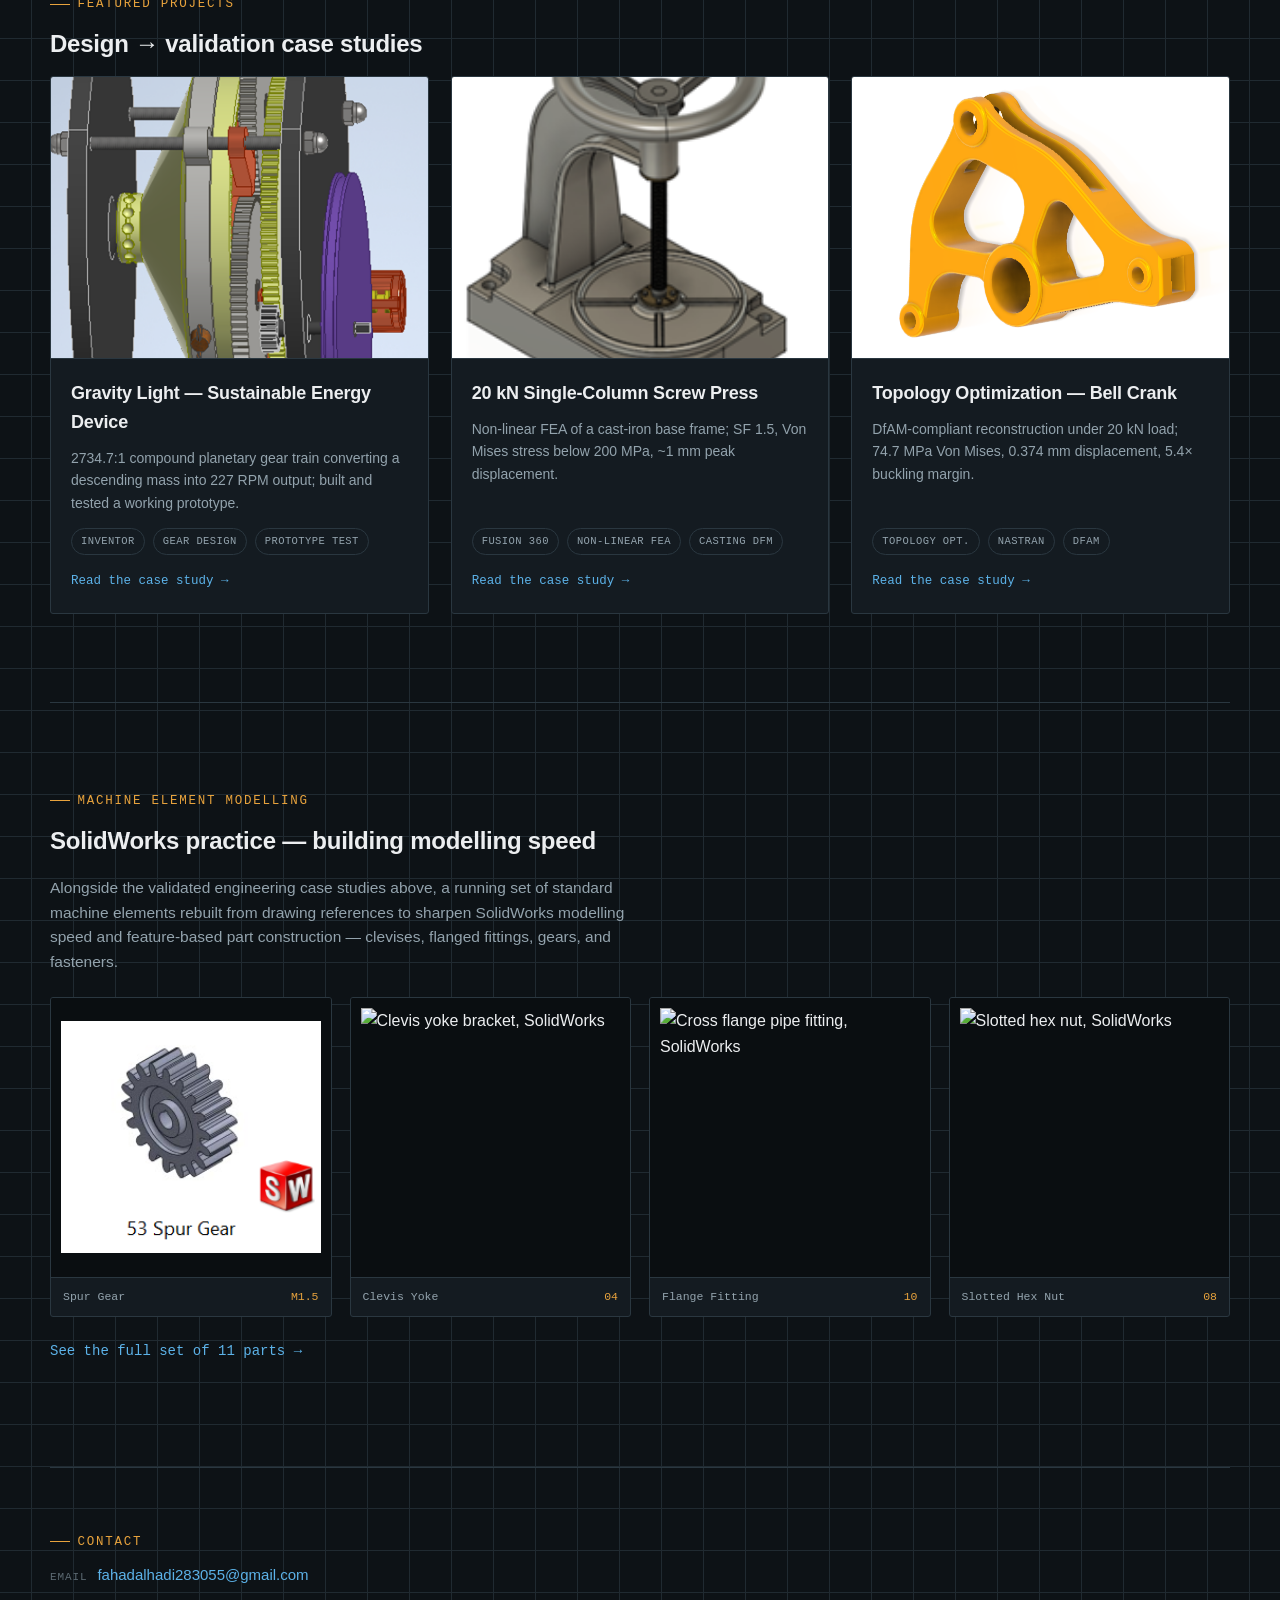
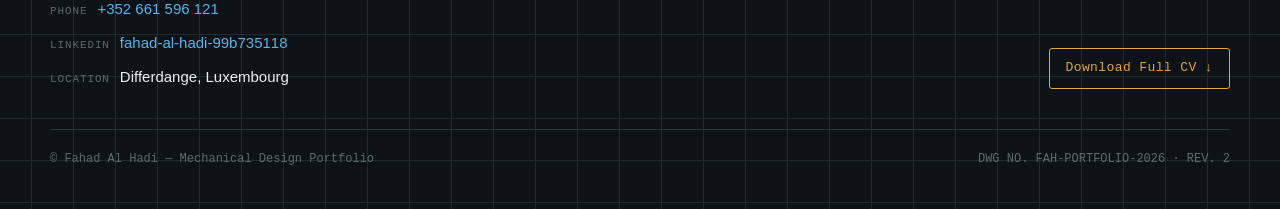
==== commit 38522d4d: "New 1 updated projects.html" ====
--- a/projects.html
+++ b/projects.html
@@ -155,10 +155,10 @@
       part construction — clevises, flanged fittings, gears, and fasteners.
     </p>
     <div class="parts-grid">
-      <div class="part-item reveal"><div class="part-img"><img src="images/spur-gear.png" alt="Spur gear, SolidWorks"></div><div class="part-cap"><span>Spur Gear</span><span class="p-no">M1.5</span></div></div>
-      <div class="part-item reveal"><div class="part-img"><img src="images/clevis-yoke.png" alt="Clevis yoke bracket, SolidWorks"></div><div class="part-cap"><span>Clevis Yoke</span><span class="p-no">04</span></div></div>
-      <div class="part-item reveal"><div class="part-img"><img src="images/cross-flange-fitting.png" alt="Cross flange pipe fitting, SolidWorks"></div><div class="part-cap"><span>Flange Fitting</span><span class="p-no">10</span></div></div>
-      <div class="part-item reveal"><div class="part-img"><img src="images/hex-nut-slotted.png" alt="Slotted hex nut, SolidWorks"></div><div class="part-cap"><span>Slotted Hex Nut</span><span class="p-no">08</span></div></div>
+      <div class="part-item reveal"><div class="part-img"><img src="images/spur gear.png" alt="Spur gear, SolidWorks"></div><div class="part-cap"><span>Spur Gear</span><span class="p-no">M1.5</span></div></div>
+      <div class="part-item reveal"><div class="part-img"><img src="images/clevis yoke.png" alt="Clevis yoke bracket, SolidWorks"></div><div class="part-cap"><span>Clevis Yoke</span><span class="p-no">04</span></div></div>
+      <div class="part-item reveal"><div class="part-img"><img src="images/cross flange-fitting.png" alt="Cross flange pipe fitting, SolidWorks"></div><div class="part-cap"><span>Flange Fitting</span><span class="p-no">10</span></div></div>
+      <div class="part-item reveal"><div class="part-img"><img src="images/hex nut slotted.png" alt="Slotted hex nut, SolidWorks"></div><div class="part-cap"><span>Slotted Hex Nut</span><span class="p-no">08</span></div></div>
     </div>
     <p style="margin-top:20px;"><a class="pcard-link" href="projects.html#parts-gallery" style="font-size:14px;">See the full set of 11 parts</a></p>
   </section>
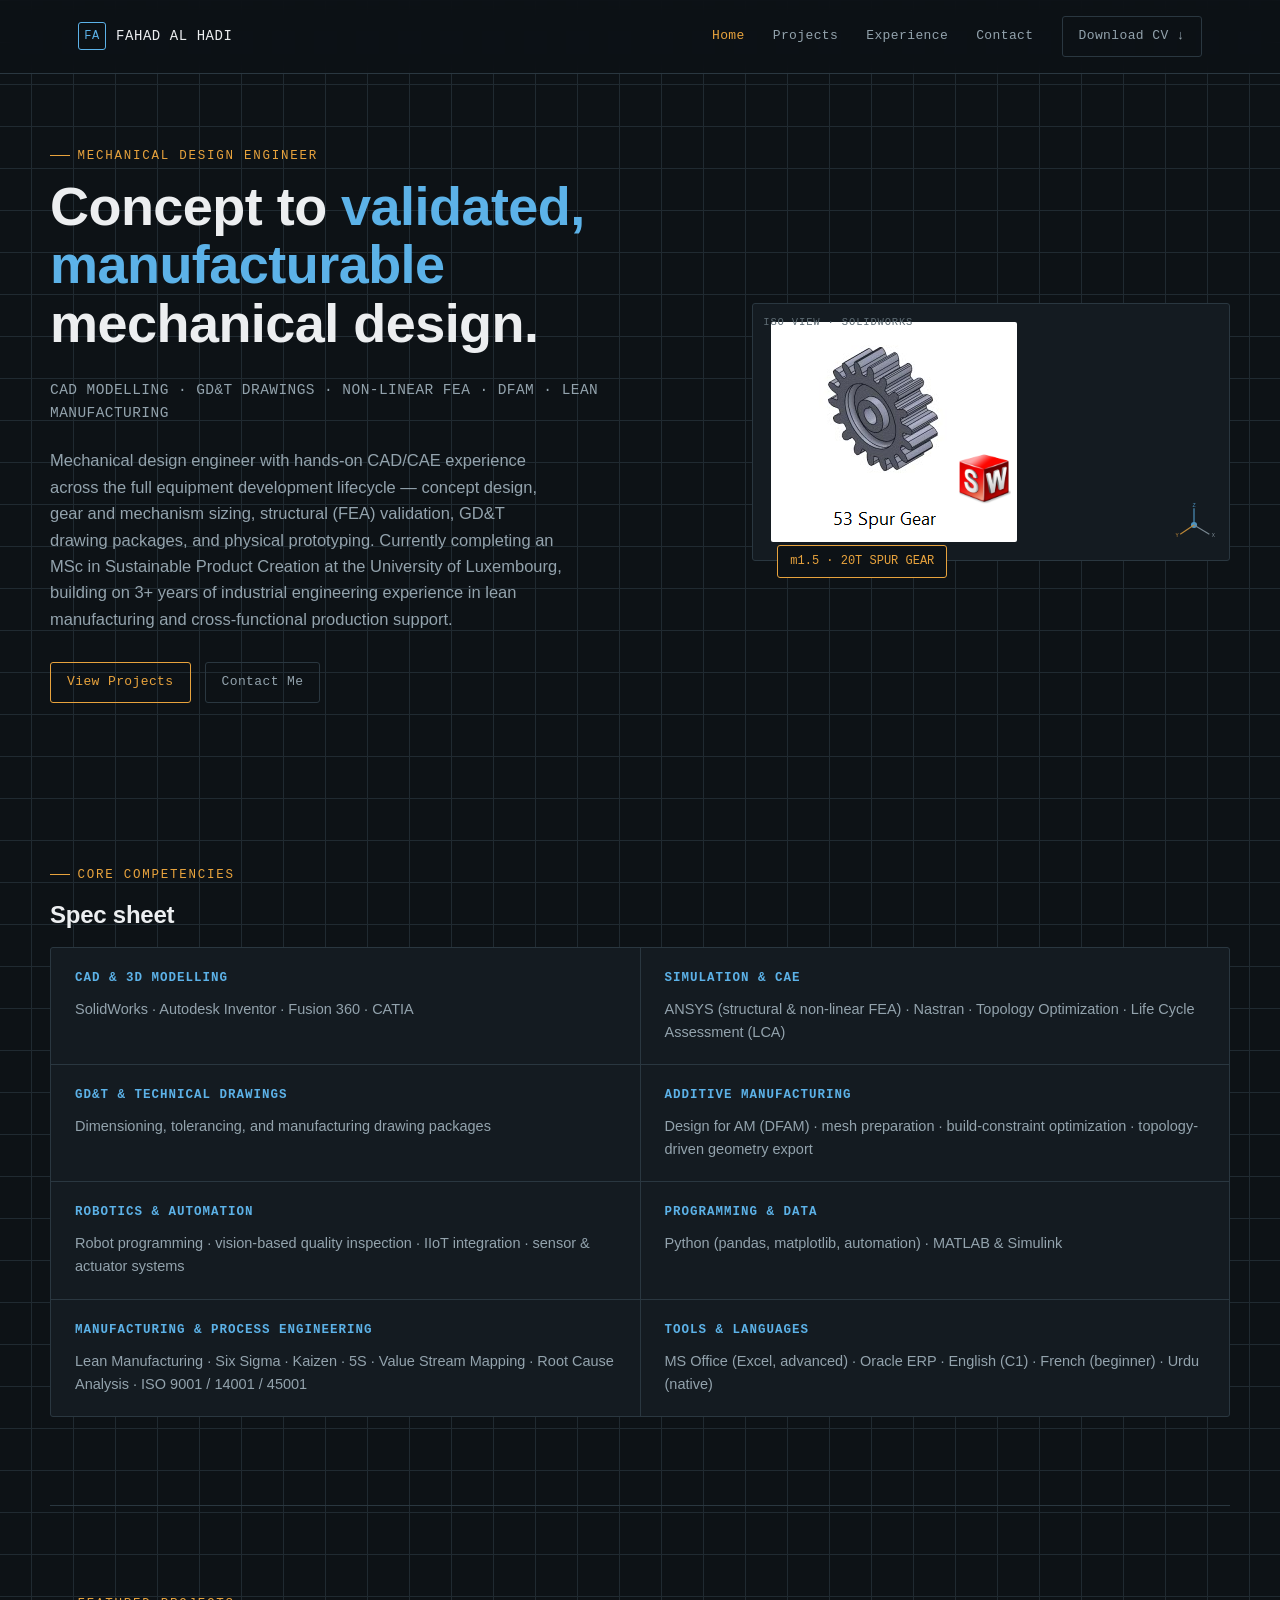
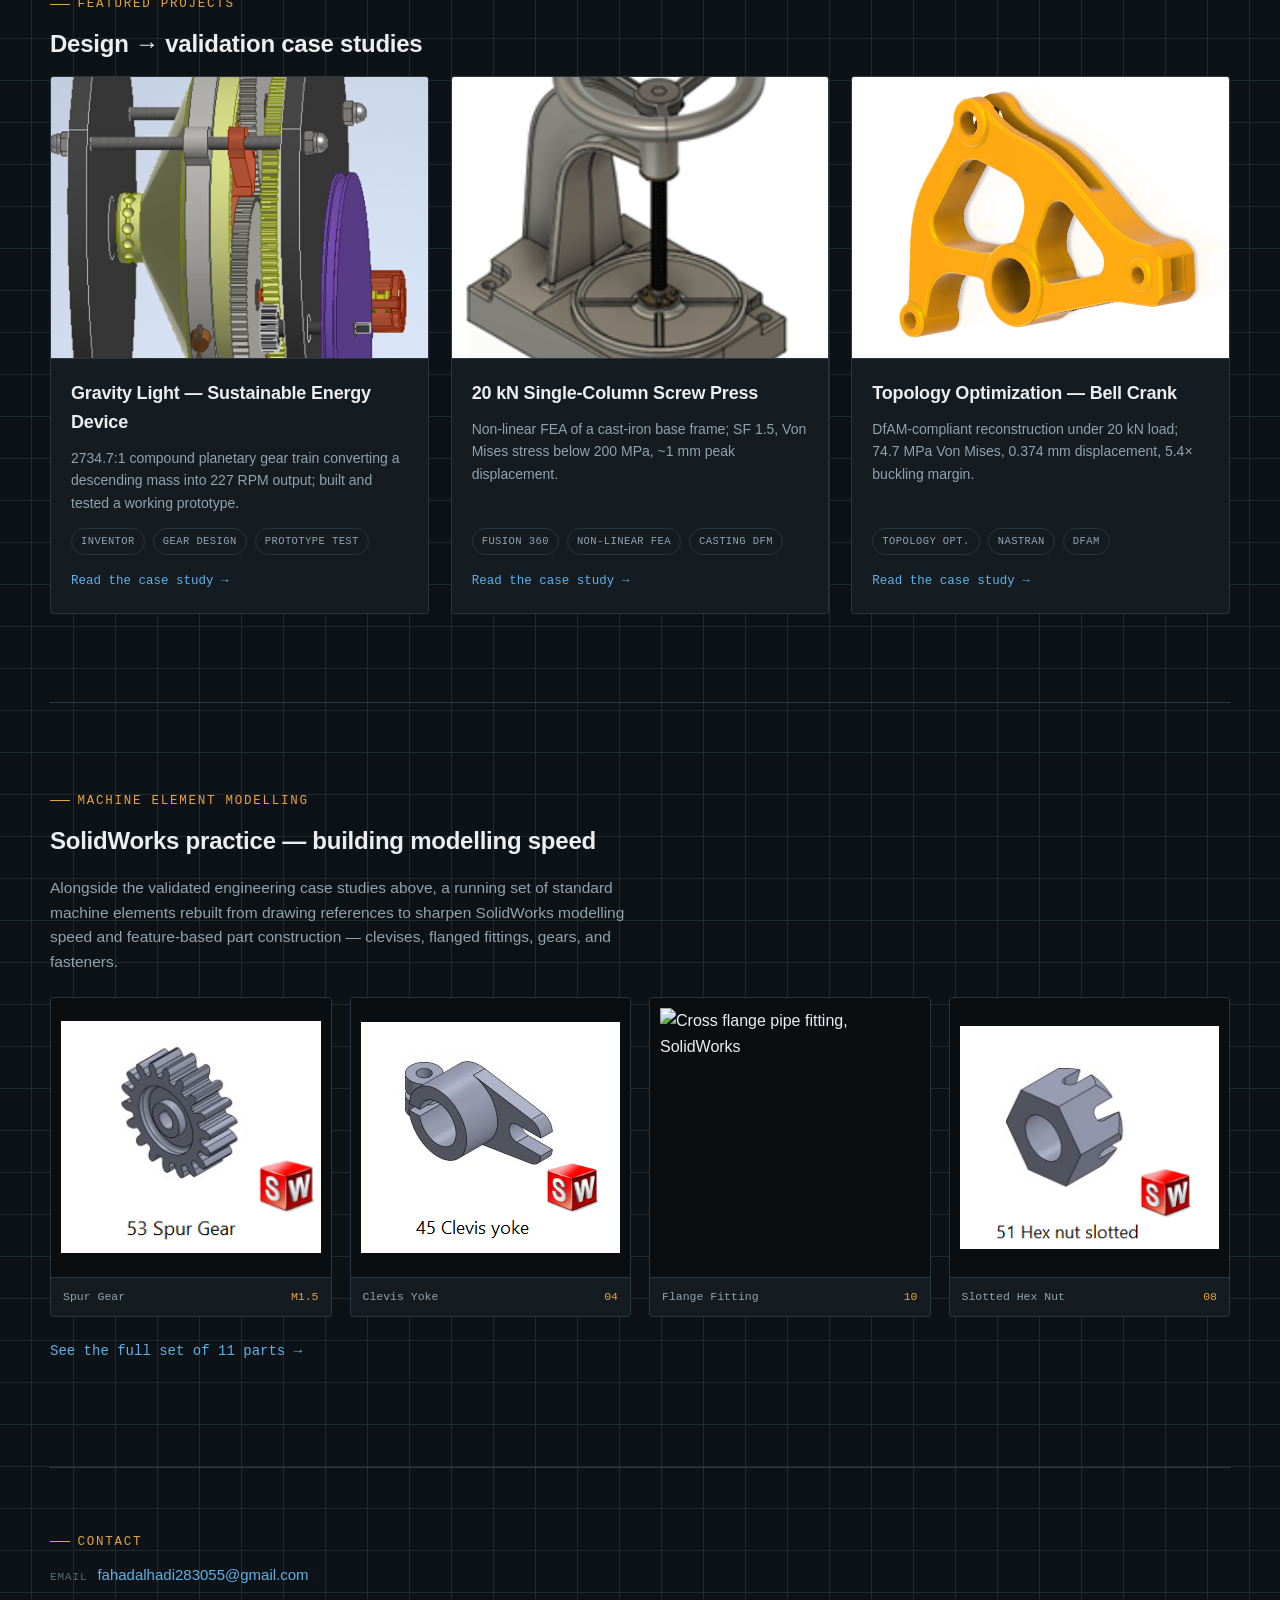
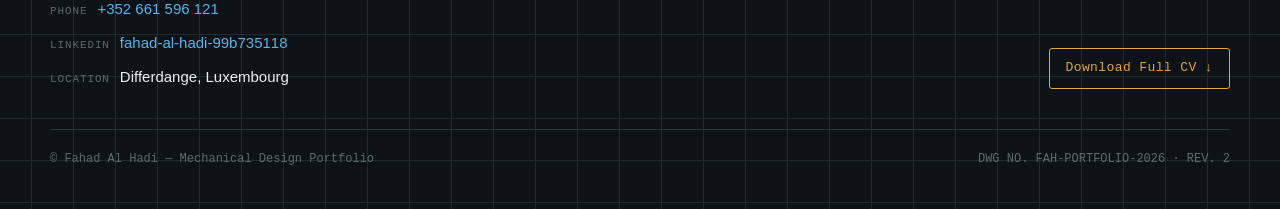
==== commit b47a5fd6: "New 1 Update projects.html" ====
--- a/projects.html
+++ b/projects.html
@@ -155,10 +155,10 @@
       part construction — clevises, flanged fittings, gears, and fasteners.
     </p>
     <div class="parts-grid">
-      <div class="part-item reveal"><div class="part-img"><img src="images/spur gear.png" alt="Spur gear, SolidWorks"></div><div class="part-cap"><span>Spur Gear</span><span class="p-no">M1.5</span></div></div>
-      <div class="part-item reveal"><div class="part-img"><img src="images/clevis yoke.png" alt="Clevis yoke bracket, SolidWorks"></div><div class="part-cap"><span>Clevis Yoke</span><span class="p-no">04</span></div></div>
-      <div class="part-item reveal"><div class="part-img"><img src="images/cross flange-fitting.png" alt="Cross flange pipe fitting, SolidWorks"></div><div class="part-cap"><span>Flange Fitting</span><span class="p-no">10</span></div></div>
-      <div class="part-item reveal"><div class="part-img"><img src="images/hex nut slotted.png" alt="Slotted hex nut, SolidWorks"></div><div class="part-cap"><span>Slotted Hex Nut</span><span class="p-no">08</span></div></div>
+      <div class="part-item reveal"><div class="part-img"><img src="images/spur-gear.png" alt="Spur gear, SolidWorks"></div><div class="part-cap"><span>Spur Gear</span><span class="p-no">M1.5</span></div></div>
+      <div class="part-item reveal"><div class="part-img"><img src="images/clevis-yoke.png" alt="Clevis yoke bracket, SolidWorks"></div><div class="part-cap"><span>Clevis Yoke</span><span class="p-no">04</span></div></div>
+      <div class="part-item reveal"><div class="part-img"><img src="images/cross-flange-fitting.png" alt="Cross flange pipe fitting, SolidWorks"></div><div class="part-cap"><span>Flange Fitting</span><span class="p-no">10</span></div></div>
+      <div class="part-item reveal"><div class="part-img"><img src="images/hex-nut-slotted.png" alt="Slotted hex nut, SolidWorks"></div><div class="part-cap"><span>Slotted Hex Nut</span><span class="p-no">08</span></div></div>
     </div>
     <p style="margin-top:20px;"><a class="pcard-link" href="projects.html#parts-gallery" style="font-size:14px;">See the full set of 11 parts</a></p>
   </section>
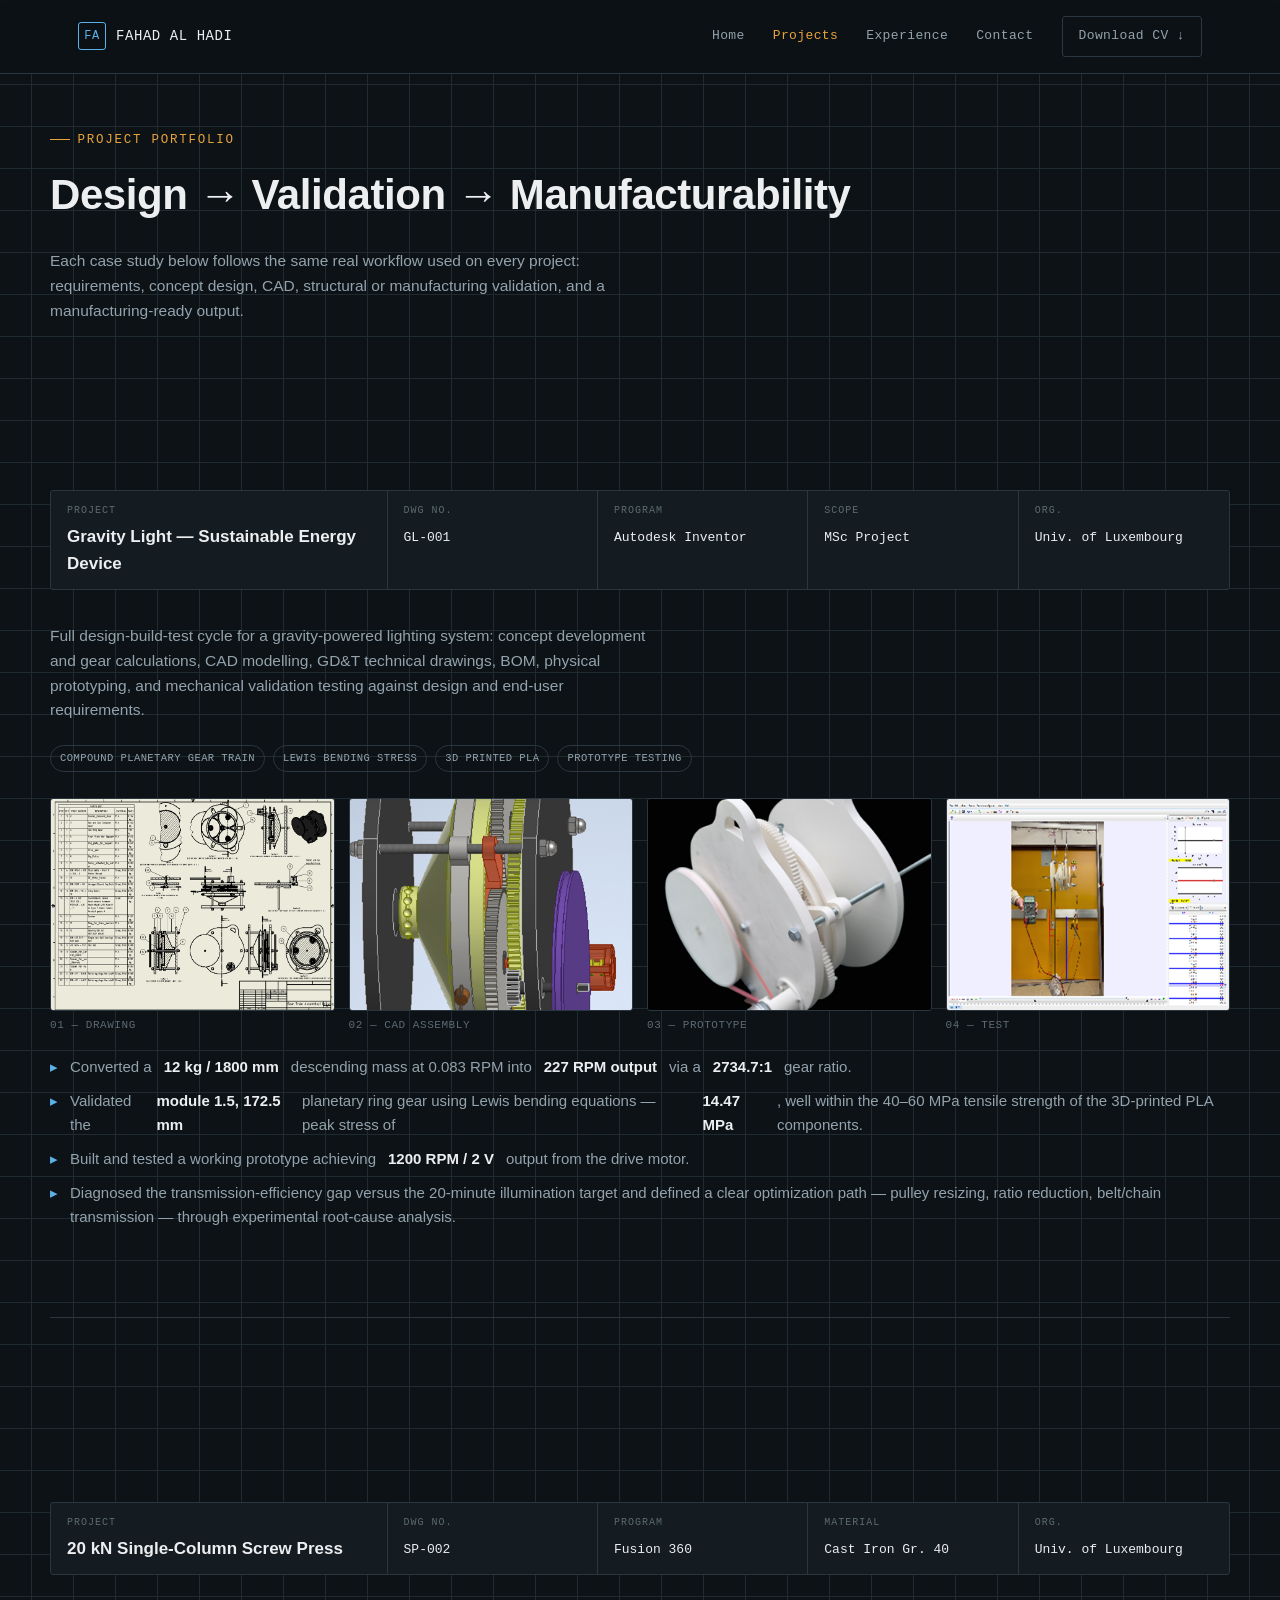
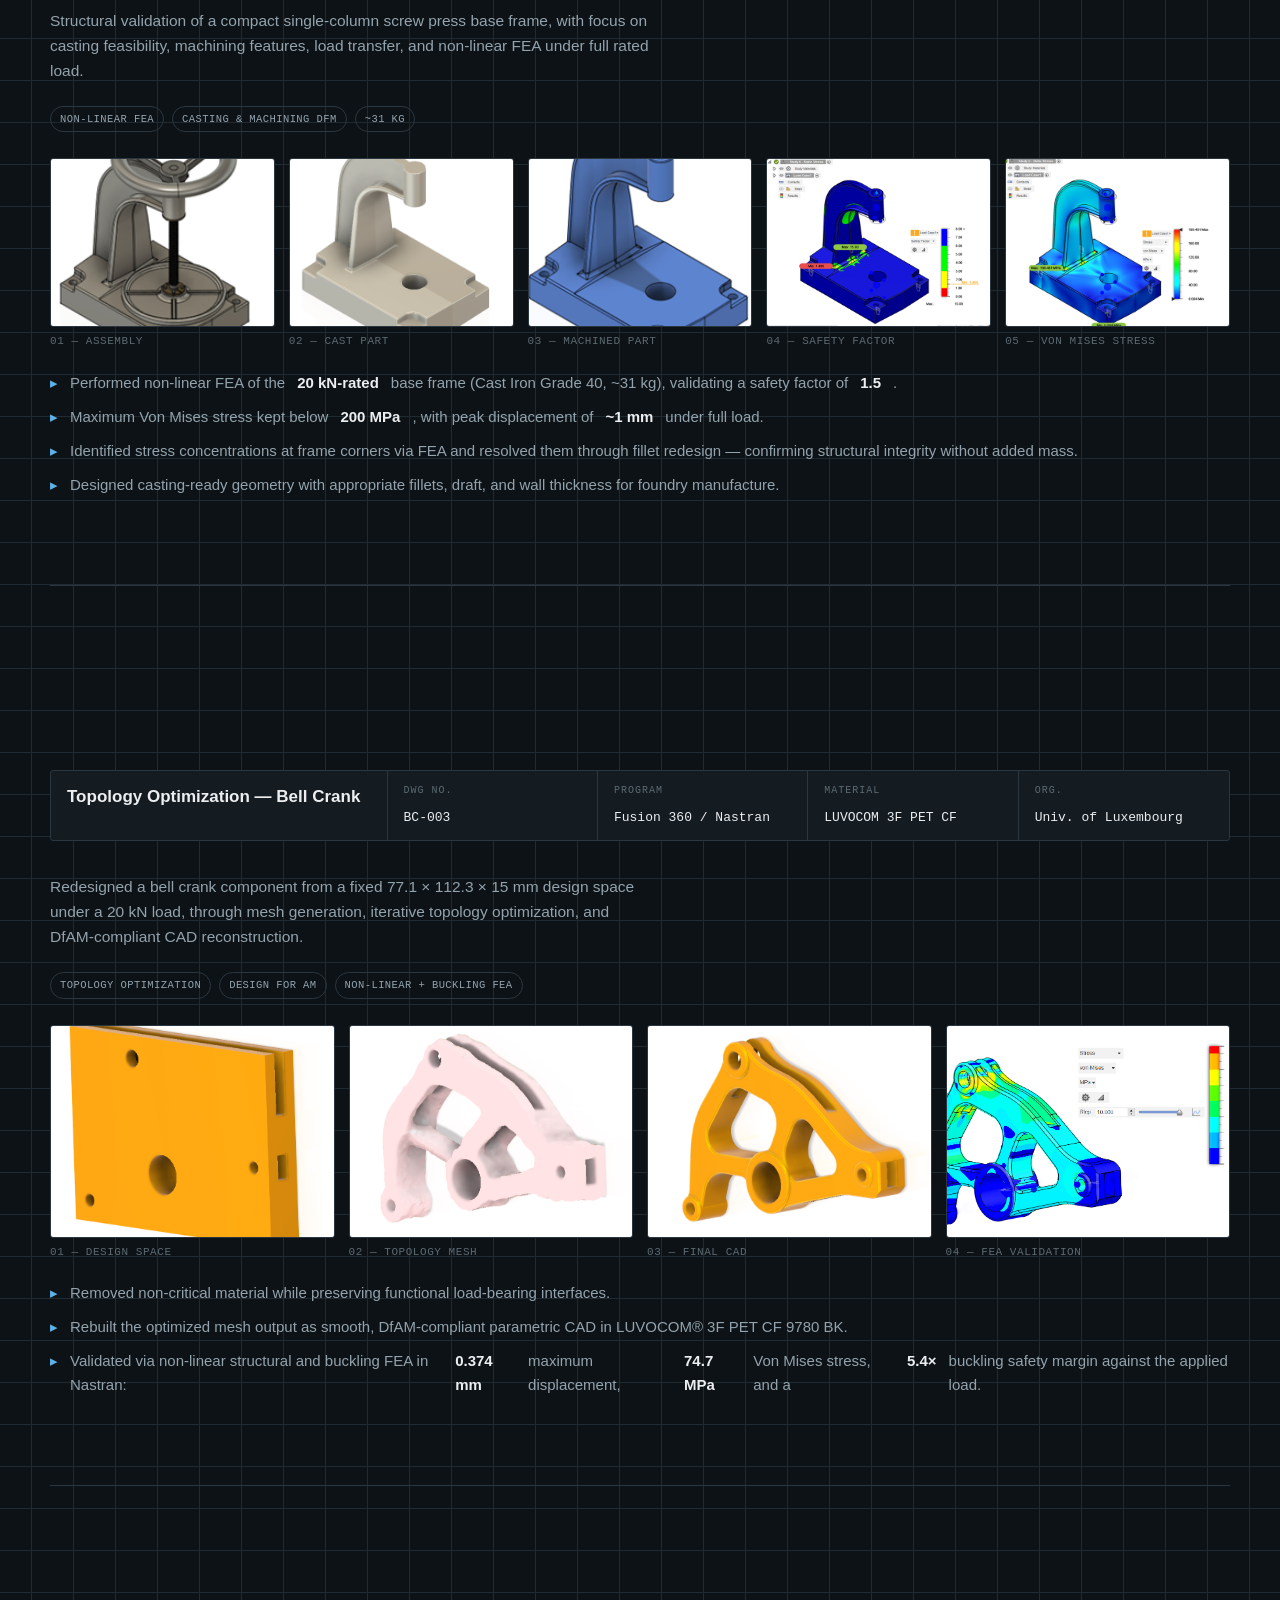
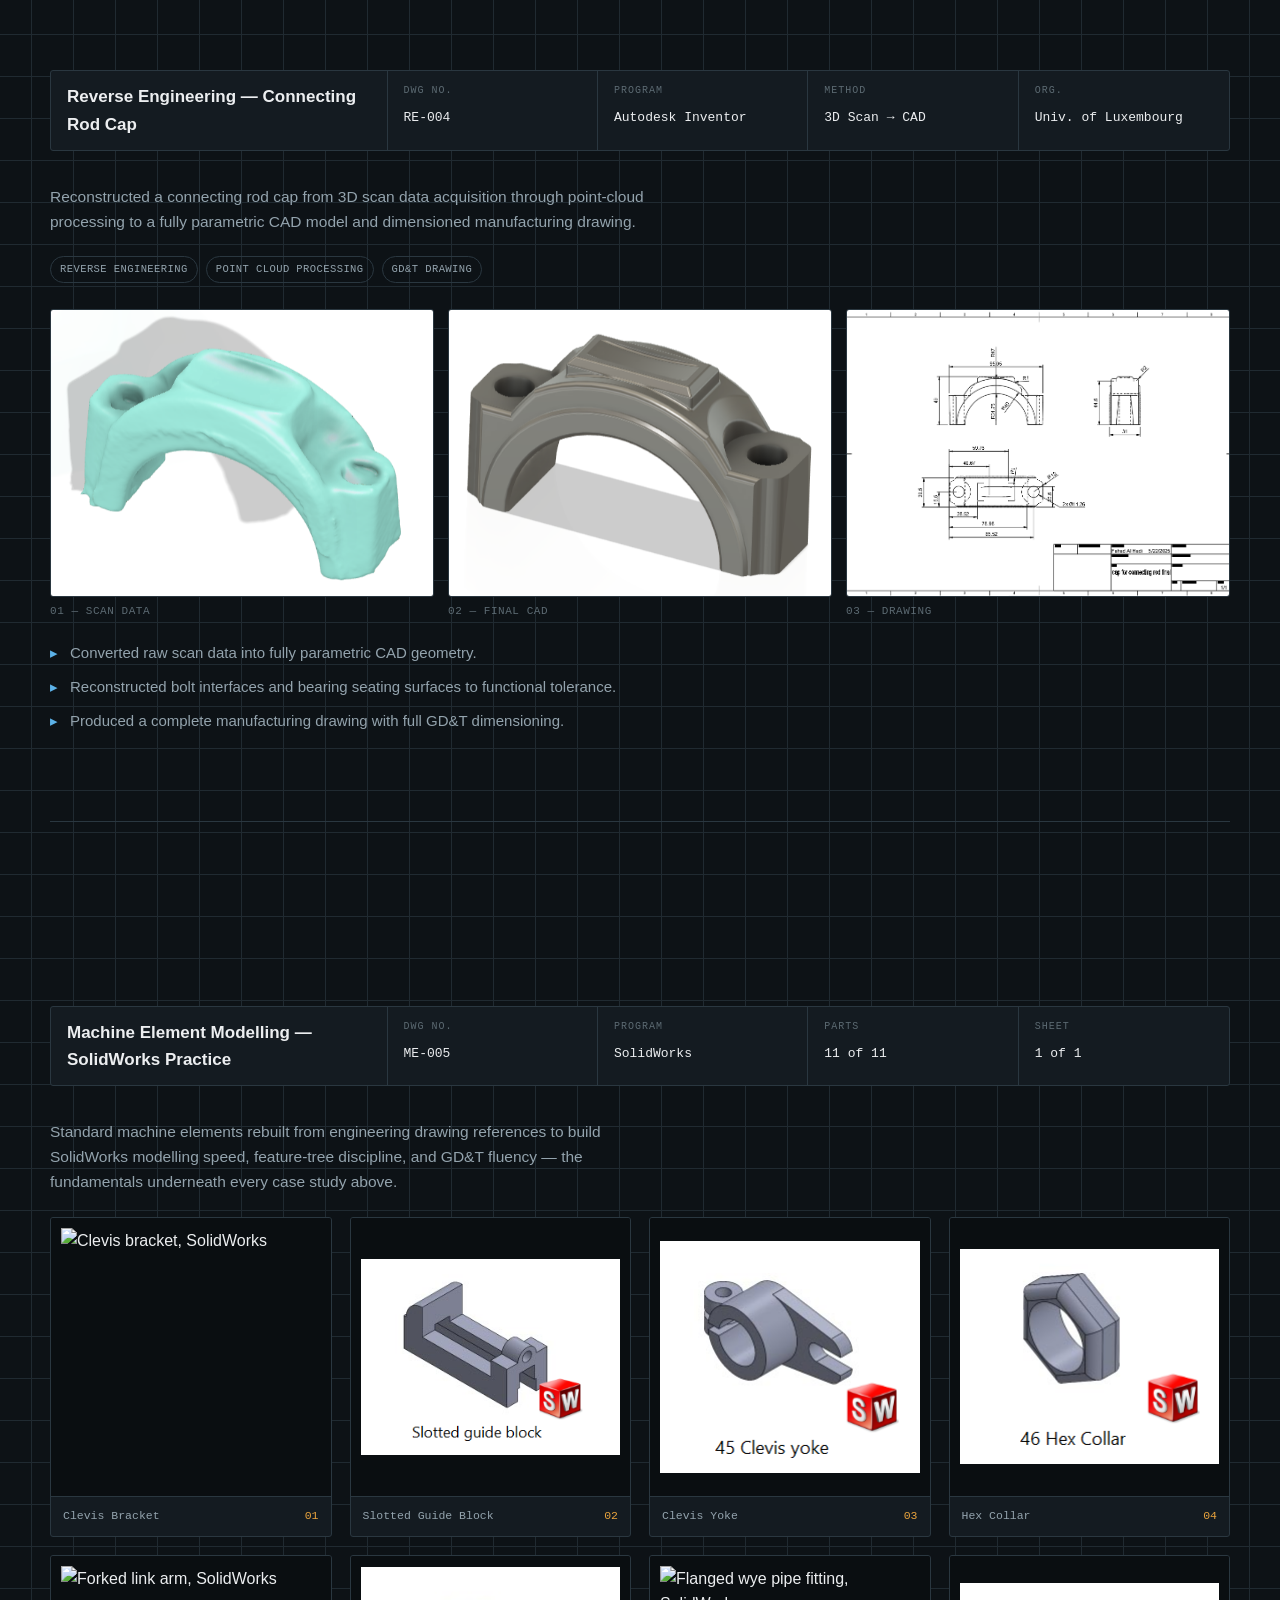
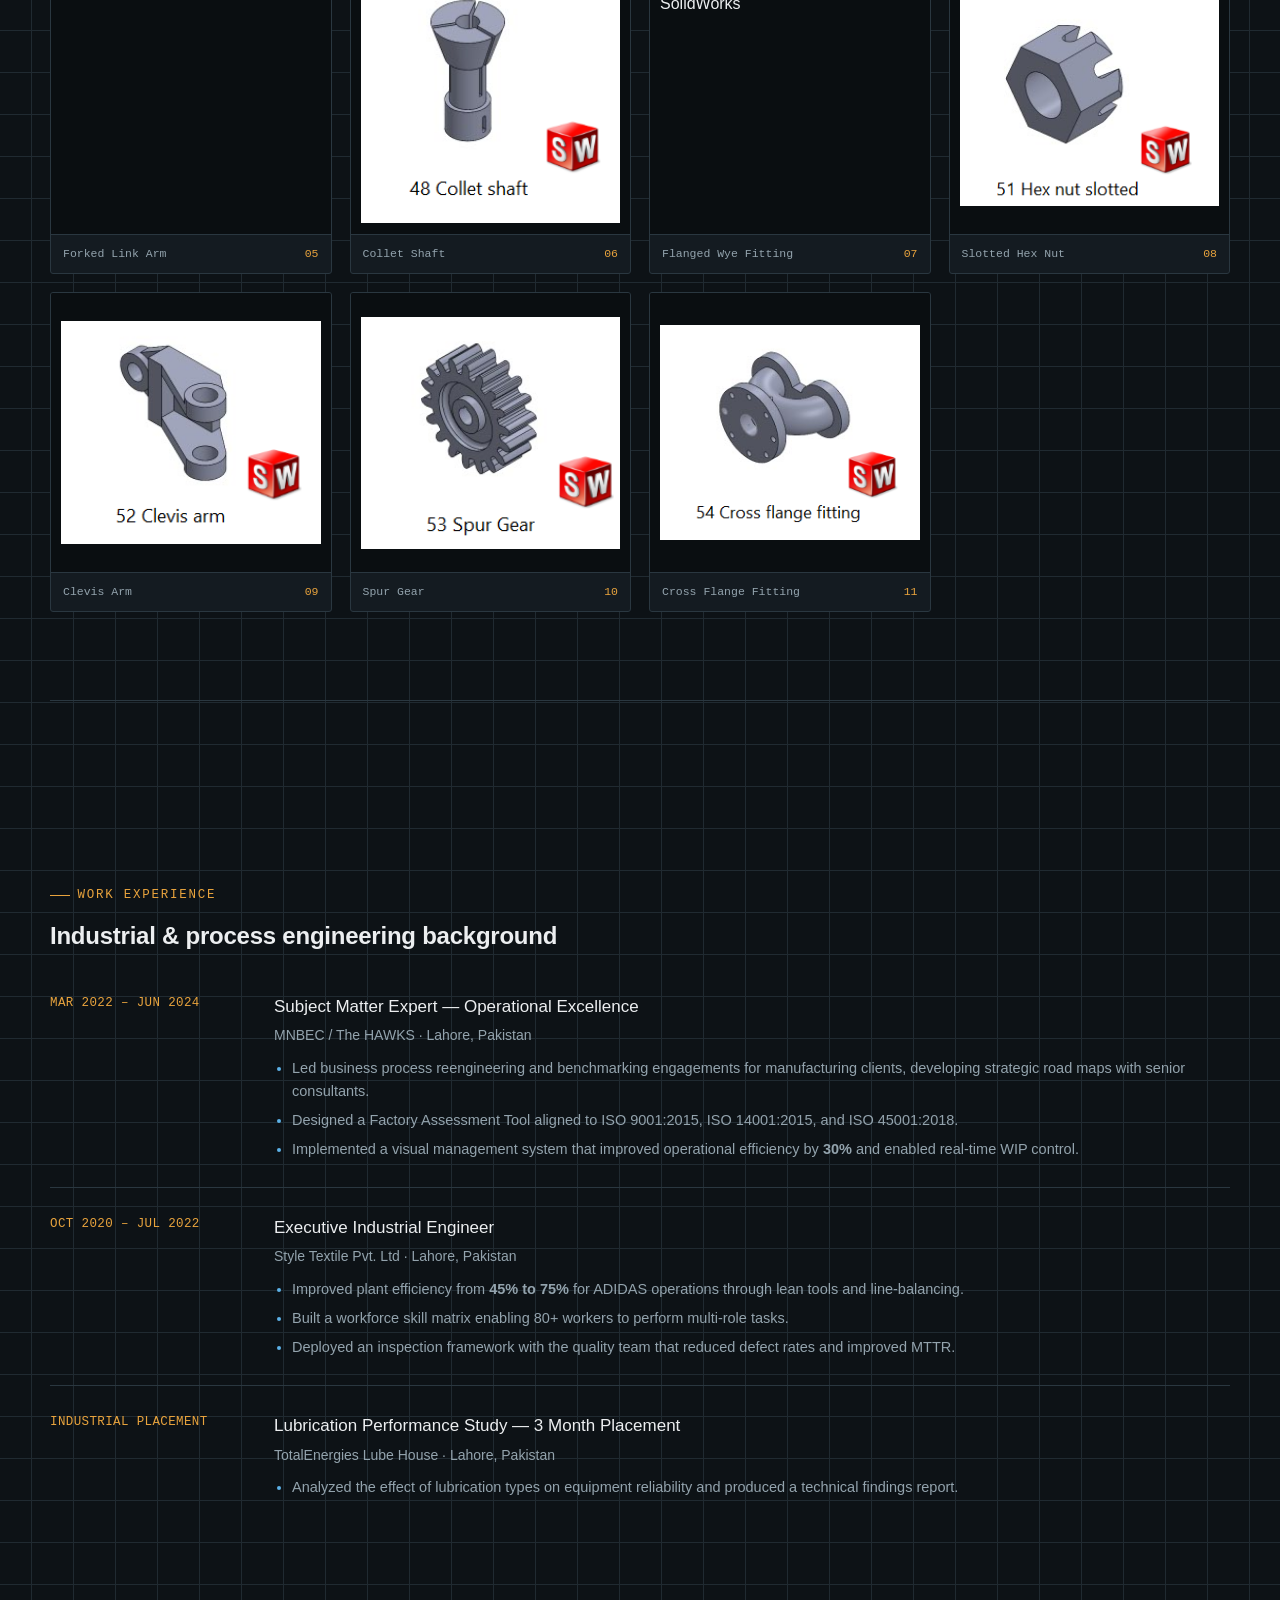
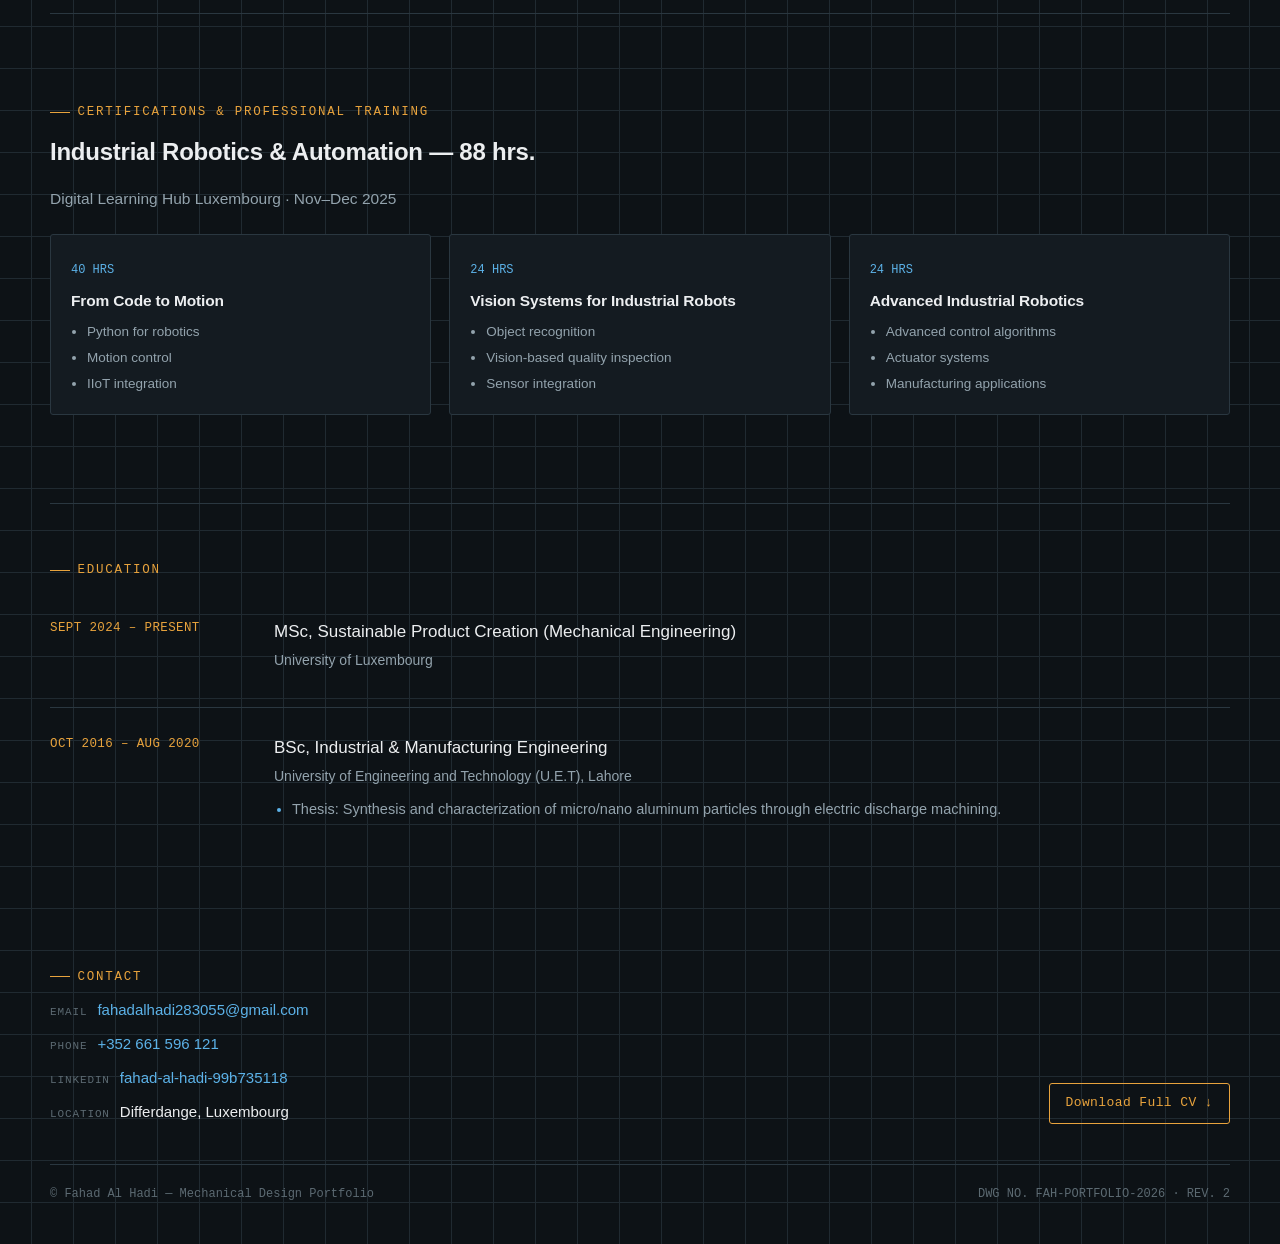
==== commit bc078478: "New 1 Update projects.html" ====
--- a/projects.html
+++ b/projects.html
@@ -3,8 +3,8 @@
 <head>
 <meta charset="UTF-8">
 <meta name="viewport" content="width=device-width, initial-scale=1">
-<title>Fahad Al Hadi | Mechanical Design Portfolio</title>
-<meta name="description" content="Mechanical Design Engineer — CAD/CAE, structural validation (FEA), GD&T drawing packages, and manufacturing-ready design.">
+<title>Projects | Fahad Al Hadi</title>
+<meta name="description" content="Mechanical design case studies: Gravity Light, 20 kN Screw Press, Bell Crank topology optimization, connecting rod reverse engineering, plus SolidWorks machine element practice.">
 <link rel="preconnect" href="https://fonts.googleapis.com">
 <link href="https://fonts.googleapis.com/css2?family=Space+Grotesk:wght@500;600;700&family=Inter:wght@400;500;600&family=JetBrains+Mono:wght@400;500&display=swap" rel="stylesheet">
 <link rel="stylesheet" href="style.css">
@@ -16,9 +16,9 @@
     <a class="brand" href="index.html"><span class="mark">FA</span> FAHAD AL HADI</a>
     <button class="nav-toggle" aria-label="Toggle menu">MENU</button>
     <div class="nav-links">
-      <a href="index.html" class="active">Home</a>
-      <a href="projects.html">Projects</a>
-      <a href="projects.html#experience">Experience</a>
+      <a href="index.html">Home</a>
+      <a href="projects.html" class="active">Projects</a>
+      <a href="#experience">Experience</a>
       <a href="#contact">Contact</a>
       <a class="btn btn-quiet" href="resume.pdf">Download CV ↓</a>
     </div>
@@ -27,140 +27,270 @@
 
 <main>
 
-  <!-- ================= HERO ================= -->
-  <section class="hero wrap">
-    <div class="hero-grid">
-      <div class="reveal in">
-        <div class="eyebrow">Mechanical Design Engineer</div>
-        <h1>Concept to <span class="accent">validated, manufacturable</span> mechanical design.</h1>
-        <div class="hero-role">CAD MODELLING · GD&amp;T DRAWINGS · NON-LINEAR FEA · DFAM · LEAN MANUFACTURING</div>
-        <p class="lede">
-          Mechanical design engineer with hands-on CAD/CAE experience across the full equipment
-          development lifecycle — concept design, gear and mechanism sizing, structural (FEA)
-          validation, GD&amp;T drawing packages, and physical prototyping. Currently completing an
-          MSc in Sustainable Product Creation at the University of Luxembourg, building on 3+ years
-          of industrial engineering experience in lean manufacturing and cross-functional production support.
-        </p>
-        <div class="hero-ctas">
-          <a class="btn" href="projects.html">View Projects</a>
-          <a class="btn btn-quiet" href="#contact">Contact Me</a>
-        </div>
-      </div>
-
-      <div class="reveal in">
-        <div class="hero-visual">
-          <span class="viewport-tag">ISO VIEW · SOLIDWORKS</span>
-          <img src="images/spur-gear.png" alt="Spur gear modelled in SolidWorks, isometric view">
-          <svg class="viewport-gizmo" viewBox="0 0 60 60" fill="none">
-            <circle cx="30" cy="30" r="4" fill="#5CB2E8"/>
-            <line x1="30" y1="30" x2="30" y2="8" stroke="#5CB2E8" stroke-width="1.5"/>
-            <line x1="30" y1="30" x2="50" y2="42" stroke="#93A3AD" stroke-width="1.5"/>
-            <line x1="30" y1="30" x2="12" y2="42" stroke="#E8A33D" stroke-width="1.5"/>
-            <text x="30" y="6" fill="#5CB2E8" font-size="7" font-family="monospace" text-anchor="middle">Z</text>
-            <text x="53" y="46" fill="#93A3AD" font-size="7" font-family="monospace">X</text>
-            <text x="6" y="46" fill="#E8A33D" font-size="7" font-family="monospace">Y</text>
-          </svg>
-          <div class="dim-callout">m1.5 · 20T SPUR GEAR</div>
-        </div>
-      </div>
-    </div>
-  </section>
-
-  <!-- ================= SKILLS ================= -->
-  <section class="section wrap" id="skills">
-    <div class="eyebrow">Core Competencies</div>
-    <h2>Spec sheet</h2>
-    <div class="spec-table">
-      <div class="spec-row">
-        <h4>CAD &amp; 3D Modelling</h4>
-        <p>SolidWorks · Autodesk Inventor · Fusion 360 · CATIA</p>
-      </div>
-      <div class="spec-row">
-        <h4>Simulation &amp; CAE</h4>
-        <p>ANSYS (structural &amp; non-linear FEA) · Nastran · Topology Optimization · Life Cycle Assessment (LCA)</p>
-      </div>
-      <div class="spec-row">
-        <h4>GD&amp;T &amp; Technical Drawings</h4>
-        <p>Dimensioning, tolerancing, and manufacturing drawing packages</p>
-      </div>
-      <div class="spec-row">
-        <h4>Additive Manufacturing</h4>
-        <p>Design for AM (DFAM) · mesh preparation · build-constraint optimization · topology-driven geometry export</p>
-      </div>
-      <div class="spec-row">
-        <h4>Robotics &amp; Automation</h4>
-        <p>Robot programming · vision-based quality inspection · IIoT integration · sensor &amp; actuator systems</p>
-      </div>
-      <div class="spec-row">
-        <h4>Programming &amp; Data</h4>
-        <p>Python (pandas, matplotlib, automation) · MATLAB &amp; Simulink</p>
-      </div>
-      <div class="spec-row">
-        <h4>Manufacturing &amp; Process Engineering</h4>
-        <p>Lean Manufacturing · Six Sigma · Kaizen · 5S · Value Stream Mapping · Root Cause Analysis · ISO 9001 / 14001 / 45001</p>
-      </div>
-      <div class="spec-row">
-        <h4>Tools &amp; Languages</h4>
-        <p>MS Office (Excel, advanced) · Oracle ERP · English (C1) · French (beginner) · Urdu (native)</p>
-      </div>
-    </div>
-  </section>
-
-  <!-- ================= FEATURED PROJECTS ================= -->
-  <section class="section wrap" id="featured">
-    <div class="eyebrow">Featured Projects</div>
-    <h2>Design → validation case studies</h2>
-    <div class="card-grid">
-
-      <a class="pcard reveal" href="projects.html#gravity-light">
-        <div class="pcard-img"><img src="images/gravity-light/cad-assembly.png" alt="Gravity Light planetary gear train CAD assembly"></div>
-        <div class="pcard-body">
-          <h3>Gravity Light — Sustainable Energy Device</h3>
-          <p>2734.7:1 compound planetary gear train converting a descending mass into 227 RPM output; built and tested a working prototype.</p>
-          <div class="tag-row"><span class="tag">Inventor</span><span class="tag">Gear Design</span><span class="tag">Prototype Test</span></div>
-          <span class="pcard-link">Read the case study</span>
-        </div>
-      </a>
-
-      <a class="pcard reveal" href="projects.html#screw-press">
-        <div class="pcard-img"><img src="images/screw-press/assembly.png" alt="20 kN single-column screw press assembly"></div>
-        <div class="pcard-body">
-          <h3>20 kN Single-Column Screw Press</h3>
-          <p>Non-linear FEA of a cast-iron base frame; SF 1.5, Von Mises stress below 200 MPa, ~1 mm peak displacement.</p>
-          <div class="tag-row"><span class="tag">Fusion 360</span><span class="tag">Non-Linear FEA</span><span class="tag">Casting DFM</span></div>
-          <span class="pcard-link">Read the case study</span>
-        </div>
-      </a>
-
-      <a class="pcard reveal" href="projects.html#topology-bellcrank">
-        <div class="pcard-img"><img src="images/topology-bellcrank/bellcrank.png" alt="Topology-optimized bell crank final CAD model"></div>
-        <div class="pcard-body">
-          <h3>Topology Optimization — Bell Crank</h3>
-          <p>DfAM-compliant reconstruction under 20 kN load; 74.7 MPa Von Mises, 0.374 mm displacement, 5.4× buckling margin.</p>
-          <div class="tag-row"><span class="tag">Topology Opt.</span><span class="tag">Nastran</span><span class="tag">DFAM</span></div>
-          <span class="pcard-link">Read the case study</span>
-        </div>
-      </a>
-
-    </div>
-  </section>
-
-  <!-- ================= PARTS PRACTICE TEASER ================= -->
-  <section class="section wrap" id="parts-teaser">
-    <div class="eyebrow">Machine Element Modelling</div>
-    <h2>SolidWorks practice — building modelling speed</h2>
-    <p class="case-intro">
-      Alongside the validated engineering case studies above, a running set of standard machine
-      elements rebuilt from drawing references to sharpen SolidWorks modelling speed and feature-based
-      part construction — clevises, flanged fittings, gears, and fasteners.
-    </p>
+  <!-- ================= INTRO ================= -->
+  <section class="section-tight wrap">
+    <div class="eyebrow">Project Portfolio</div>
+    <h1 style="font-size:clamp(28px,3.6vw,42px);">Design → Validation → Manufacturability</h1>
+    <p class="case-intro">Each case study below follows the same real workflow used on every project: requirements, concept design, CAD, structural or manufacturing validation, and a manufacturing-ready output.</p>
+  </section>
+
+  <!-- ================= GRAVITY LIGHT ================= -->
+  <section class="section wrap project-case" id="gravity-light">
+    <div class="title-block">
+      <div class="title-block-row">
+        <div class="tb-cell tb-title"><span class="tb-label">Project</span><span class="tb-value">Gravity Light — Sustainable Energy Device</span></div>
+        <div class="tb-cell"><span class="tb-label">Dwg No.</span><span class="tb-value">GL-001</span></div>
+        <div class="tb-cell"><span class="tb-label">Program</span><span class="tb-value">Autodesk Inventor</span></div>
+        <div class="tb-cell"><span class="tb-label">Scope</span><span class="tb-value">MSc Project</span></div>
+        <div class="tb-cell"><span class="tb-label">Org.</span><span class="tb-value">Univ. of Luxembourg</span></div>
+      </div>
+    </div>
+
+    <p class="case-intro">
+      Full design-build-test cycle for a gravity-powered lighting system: concept development and
+      gear calculations, CAD modelling, GD&amp;T technical drawings, BOM, physical prototyping, and
+      mechanical validation testing against design and end-user requirements.
+    </p>
+    <div class="tag-row" style="margin-bottom:26px;">
+      <span class="tag">Compound Planetary Gear Train</span><span class="tag">Lewis Bending Stress</span><span class="tag">3D Printed PLA</span><span class="tag">Prototype Testing</span>
+    </div>
+
+    <div class="flow-strip">
+      <figure><img src="images/gravity-light/drawing-gear-train.png" alt="Gear train engineering drawing"><figcaption>01 — Drawing</figcaption></figure>
+      <figure><img src="images/gravity-light/cad-assembly.png" alt="CAD assembly of gravity light"><figcaption>02 — CAD Assembly</figcaption></figure>
+      <figure><img src="images/gravity-light/prototype-printed.png" alt="3D printed prototype"><figcaption>03 — Prototype</figcaption></figure>
+      <figure><img src="images/gravity-light/experimental-test.png" alt="Experimental test setup"><figcaption>04 — Test</figcaption></figure>
+    </div>
+
+    <ul class="outcomes">
+      <li>Converted a <strong>12 kg / 1800 mm</strong> descending mass at 0.083 RPM into <strong>227 RPM output</strong> via a <strong>2734.7:1</strong> gear ratio.</li>
+      <li>Validated the <strong>module 1.5, 172.5 mm</strong> planetary ring gear using Lewis bending equations — peak stress of <strong>14.47 MPa</strong>, well within the 40–60 MPa tensile strength of the 3D-printed PLA components.</li>
+      <li>Built and tested a working prototype achieving <strong>1200 RPM / 2 V</strong> output from the drive motor.</li>
+      <li>Diagnosed the transmission-efficiency gap versus the 20-minute illumination target and defined a clear optimization path — pulley resizing, ratio reduction, belt/chain transmission — through experimental root-cause analysis.</li>
+    </ul>
+  </section>
+
+  <!-- ================= SCREW PRESS ================= -->
+  <section class="section wrap project-case" id="screw-press">
+    <div class="title-block">
+      <div class="title-block-row">
+        <div class="tb-cell tb-title"><span class="tb-label">Project</span><span class="tb-value">20 kN Single-Column Screw Press</span></div>
+        <div class="tb-cell"><span class="tb-label">Dwg No.</span><span class="tb-value">SP-002</span></div>
+        <div class="tb-cell"><span class="tb-label">Program</span><span class="tb-value">Fusion 360</span></div>
+        <div class="tb-cell"><span class="tb-label">Material</span><span class="tb-value">Cast Iron Gr. 40</span></div>
+        <div class="tb-cell"><span class="tb-label">Org.</span><span class="tb-value">Univ. of Luxembourg</span></div>
+      </div>
+    </div>
+
+    <p class="case-intro">
+      Structural validation of a compact single-column screw press base frame, with focus on casting
+      feasibility, machining features, load transfer, and non-linear FEA under full rated load.
+    </p>
+    <div class="tag-row" style="margin-bottom:26px;">
+      <span class="tag">Non-Linear FEA</span><span class="tag">Casting &amp; Machining DFM</span><span class="tag">~31 kg</span>
+    </div>
+
+    <div class="flow-strip">
+      <figure><img src="images/screw-press/assembly.png" alt="Screw press assembly model"><figcaption>01 — Assembly</figcaption></figure>
+      <figure><img src="images/screw-press/cast-part.png" alt="Cast part geometry"><figcaption>02 — Cast Part</figcaption></figure>
+      <figure><img src="images/screw-press/machined-part.png" alt="Machined part"><figcaption>03 — Machined Part</figcaption></figure>
+      <figure><img src="images/screw-press/safety-factor.png" alt="Safety factor plot"><figcaption>04 — Safety Factor</figcaption></figure>
+      <figure><img src="images/screw-press/stress-analysis.png" alt="Von Mises stress analysis"><figcaption>05 — Von Mises Stress</figcaption></figure>
+    </div>
+
+    <ul class="outcomes">
+      <li>Performed non-linear FEA of the <strong>20 kN-rated</strong> base frame (Cast Iron Grade 40, ~31 kg), validating a safety factor of <strong>1.5</strong>.</li>
+      <li>Maximum Von Mises stress kept below <strong>200 MPa</strong>, with peak displacement of <strong>~1 mm</strong> under full load.</li>
+      <li>Identified stress concentrations at frame corners via FEA and resolved them through fillet redesign — confirming structural integrity without added mass.</li>
+      <li>Designed casting-ready geometry with appropriate fillets, draft, and wall thickness for foundry manufacture.</li>
+    </ul>
+  </section>
+
+  <!-- ================= TOPOLOGY BELL CRANK ================= -->
+  <section class="section wrap project-case" id="topology-bellcrank">
+    <div class="title-block">
+      <div class="title-block-row">
+        <div class="tb-cell tb-title"><span class="tb-value">Topology Optimization — Bell Crank</span></div>
+        <div class="tb-cell"><span class="tb-label">Dwg No.</span><span class="tb-value">BC-003</span></div>
+        <div class="tb-cell"><span class="tb-label">Program</span><span class="tb-value">Fusion 360 / Nastran</span></div>
+        <div class="tb-cell"><span class="tb-label">Material</span><span class="tb-value">LUVOCOM 3F PET CF</span></div>
+        <div class="tb-cell"><span class="tb-label">Org.</span><span class="tb-value">Univ. of Luxembourg</span></div>
+      </div>
+    </div>
+
+    <p class="case-intro">
+      Redesigned a bell crank component from a fixed 77.1 × 112.3 × 15 mm design space under a 20 kN
+      load, through mesh generation, iterative topology optimization, and DfAM-compliant CAD reconstruction.
+    </p>
+    <div class="tag-row" style="margin-bottom:26px;">
+      <span class="tag">Topology Optimization</span><span class="tag">Design for AM</span><span class="tag">Non-Linear + Buckling FEA</span>
+    </div>
+
+    <div class="flow-strip">
+      <figure><img src="images/topology-bellcrank/designspace.png" alt="Design space definition"><figcaption>01 — Design Space</figcaption></figure>
+      <figure><img src="images/topology-bellcrank/meshbody.png" alt="Topology optimization mesh output"><figcaption>02 — Topology Mesh</figcaption></figure>
+      <figure><img src="images/topology-bellcrank/bellcrank.png" alt="Final reconstructed CAD model"><figcaption>03 — Final CAD</figcaption></figure>
+      <figure><img src="images/topology-bellcrank/stress.png" alt="Stress analysis of final geometry"><figcaption>04 — FEA Validation</figcaption></figure>
+    </div>
+
+    <ul class="outcomes">
+      <li>Removed non-critical material while preserving functional load-bearing interfaces.</li>
+      <li>Rebuilt the optimized mesh output as smooth, DfAM-compliant parametric CAD in LUVOCOM® 3F PET CF 9780 BK.</li>
+      <li>Validated via non-linear structural and buckling FEA in Nastran: <strong>0.374 mm</strong> maximum displacement, <strong>74.7 MPa</strong> Von Mises stress, and a <strong>5.4×</strong> buckling safety margin against the applied load.</li>
+    </ul>
+  </section>
+
+  <!-- ================= REVERSE ENGINEERING ================= -->
+  <section class="section wrap project-case" id="reverse-connecting-rod">
+    <div class="title-block">
+      <div class="title-block-row">
+        <div class="tb-cell tb-title"><span class="tb-value">Reverse Engineering — Connecting Rod Cap</span></div>
+        <div class="tb-cell"><span class="tb-label">Dwg No.</span><span class="tb-value">RE-004</span></div>
+        <div class="tb-cell"><span class="tb-label">Program</span><span class="tb-value">Autodesk Inventor</span></div>
+        <div class="tb-cell"><span class="tb-label">Method</span><span class="tb-value">3D Scan → CAD</span></div>
+        <div class="tb-cell"><span class="tb-label">Org.</span><span class="tb-value">Univ. of Luxembourg</span></div>
+      </div>
+    </div>
+
+    <p class="case-intro">
+      Reconstructed a connecting rod cap from 3D scan data acquisition through point-cloud processing
+      to a fully parametric CAD model and dimensioned manufacturing drawing.
+    </p>
+    <div class="tag-row" style="margin-bottom:26px;">
+      <span class="tag">Reverse Engineering</span><span class="tag">Point Cloud Processing</span><span class="tag">GD&amp;T Drawing</span>
+    </div>
+
+    <div class="flow-strip">
+      <figure><img src="images/reverse-connecting-rod/scan.png" alt="Scanned reference point cloud"><figcaption>01 — Scan Data</figcaption></figure>
+      <figure><img src="images/reverse-connecting-rod/final.png" alt="Final CAD reconstruction"><figcaption>02 — Final CAD</figcaption></figure>
+      <figure><img src="images/reverse-connecting-rod/drawing.png" alt="Manufacturing drawing"><figcaption>03 — Drawing</figcaption></figure>
+    </div>
+
+    <ul class="outcomes">
+      <li>Converted raw scan data into fully parametric CAD geometry.</li>
+      <li>Reconstructed bolt interfaces and bearing seating surfaces to functional tolerance.</li>
+      <li>Produced a complete manufacturing drawing with full GD&amp;T dimensioning.</li>
+    </ul>
+  </section>
+
+  <!-- ================= PARTS GALLERY ================= -->
+  <section class="section wrap project-case" id="parts-gallery">
+    <div class="title-block">
+      <div class="title-block-row">
+        <div class="tb-cell tb-title"><span class="tb-value">Machine Element Modelling — SolidWorks Practice</span></div>
+        <div class="tb-cell"><span class="tb-label">Dwg No.</span><span class="tb-value">ME-005</span></div>
+        <div class="tb-cell"><span class="tb-label">Program</span><span class="tb-value">SolidWorks</span></div>
+        <div class="tb-cell"><span class="tb-label">Parts</span><span class="tb-value">11 of 11</span></div>
+        <div class="tb-cell"><span class="tb-label">Sheet</span><span class="tb-value">1 of 1</span></div>
+      </div>
+    </div>
+    <p class="case-intro">
+      Standard machine elements rebuilt from engineering drawing references to build SolidWorks
+      modelling speed, feature-tree discipline, and GD&amp;T fluency — the fundamentals underneath
+      every case study above.
+    </p>
+
     <div class="parts-grid">
-      <div class="part-item reveal"><div class="part-img"><img src="images/spur-gear.png" alt="Spur gear, SolidWorks"></div><div class="part-cap"><span>Spur Gear</span><span class="p-no">M1.5</span></div></div>
-      <div class="part-item reveal"><div class="part-img"><img src="images/clevis-yoke.png" alt="Clevis yoke bracket, SolidWorks"></div><div class="part-cap"><span>Clevis Yoke</span><span class="p-no">04</span></div></div>
-      <div class="part-item reveal"><div class="part-img"><img src="images/cross-flange-fitting.png" alt="Cross flange pipe fitting, SolidWorks"></div><div class="part-cap"><span>Flange Fitting</span><span class="p-no">10</span></div></div>
-      <div class="part-item reveal"><div class="part-img"><img src="images/hex-nut-slotted.png" alt="Slotted hex nut, SolidWorks"></div><div class="part-cap"><span>Slotted Hex Nut</span><span class="p-no">08</span></div></div>
-    </div>
-    <p style="margin-top:20px;"><a class="pcard-link" href="projects.html#parts-gallery" style="font-size:14px;">See the full set of 11 parts</a></p>
+      <div class="part-item"><div class="part-img"><img src="images/clevis-bracket.png" alt="Clevis bracket, SolidWorks"></div><div class="part-cap"><span>Clevis Bracket</span><span class="p-no">01</span></div></div>
+      <div class="part-item"><div class="part-img"><img src="images/slotted-guide-block.png" alt="Slotted guide block, SolidWorks"></div><div class="part-cap"><span>Slotted Guide Block</span><span class="p-no">02</span></div></div>
+      <div class="part-item"><div class="part-img"><img src="images/clevis-yoke.png" alt="Clevis yoke, SolidWorks"></div><div class="part-cap"><span>Clevis Yoke</span><span class="p-no">03</span></div></div>
+      <div class="part-item"><div class="part-img"><img src="images/hex-collar.png" alt="Hex collar, SolidWorks"></div><div class="part-cap"><span>Hex Collar</span><span class="p-no">04</span></div></div>
+      <div class="part-item"><div class="part-img"><img src="images/forked-link-arm.png" alt="Forked link arm, SolidWorks"></div><div class="part-cap"><span>Forked Link Arm</span><span class="p-no">05</span></div></div>
+      <div class="part-item"><div class="part-img"><img src="images/collet-shaft.png" alt="Collet shaft, SolidWorks"></div><div class="part-cap"><span>Collet Shaft</span><span class="p-no">06</span></div></div>
+      <div class="part-item"><div class="part-img"><img src="images/flanged-tee-fitting.png" alt="Flanged wye pipe fitting, SolidWorks"></div><div class="part-cap"><span>Flanged Wye Fitting</span><span class="p-no">07</span></div></div>
+      <div class="part-item"><div class="part-img"><img src="images/hex-nut-slotted.png" alt="Slotted hex nut, SolidWorks"></div><div class="part-cap"><span>Slotted Hex Nut</span><span class="p-no">08</span></div></div>
+      <div class="part-item"><div class="part-img"><img src="images/clevis-arm.png" alt="Clevis arm, SolidWorks"></div><div class="part-cap"><span>Clevis Arm</span><span class="p-no">09</span></div></div>
+      <div class="part-item"><div class="part-img"><img src="images/spur-gear.png" alt="Spur gear, SolidWorks"></div><div class="part-cap"><span>Spur Gear</span><span class="p-no">10</span></div></div>
+      <div class="part-item"><div class="part-img"><img src="images/cross-flange-fitting.png" alt="Cross flange pipe fitting, SolidWorks"></div><div class="part-cap"><span>Cross Flange Fitting</span><span class="p-no">11</span></div></div>
+    </div>
+  </section>
+
+  <!-- ================= EXPERIENCE ================= -->
+  <section class="section wrap" id="experience">
+    <div class="eyebrow">Work Experience</div>
+    <h2>Industrial &amp; process engineering background</h2>
+    <div class="timeline">
+      <div class="tl-item">
+        <div><div class="tl-date">MAR 2022 – JUN 2024</div></div>
+        <div>
+          <div class="tl-role">Subject Matter Expert — Operational Excellence</div>
+          <div class="tl-org">MNBEC / The HAWKS · Lahore, Pakistan</div>
+          <ul>
+            <li>Led business process reengineering and benchmarking engagements for manufacturing clients, developing strategic road maps with senior consultants.</li>
+            <li>Designed a Factory Assessment Tool aligned to ISO 9001:2015, ISO 14001:2015, and ISO 45001:2018.</li>
+            <li>Implemented a visual management system that improved operational efficiency by <strong>30%</strong> and enabled real-time WIP control.</li>
+          </ul>
+        </div>
+      </div>
+      <div class="tl-item">
+        <div><div class="tl-date">OCT 2020 – JUL 2022</div></div>
+        <div>
+          <div class="tl-role">Executive Industrial Engineer</div>
+          <div class="tl-org">Style Textile Pvt. Ltd · Lahore, Pakistan</div>
+          <ul>
+            <li>Improved plant efficiency from <strong>45% to 75%</strong> for ADIDAS operations through lean tools and line-balancing.</li>
+            <li>Built a workforce skill matrix enabling 80+ workers to perform multi-role tasks.</li>
+            <li>Deployed an inspection framework with the quality team that reduced defect rates and improved MTTR.</li>
+          </ul>
+        </div>
+      </div>
+      <div class="tl-item">
+        <div><div class="tl-date">INDUSTRIAL PLACEMENT</div></div>
+        <div>
+          <div class="tl-role">Lubrication Performance Study — 3 Month Placement</div>
+          <div class="tl-org">TotalEnergies Lube House · Lahore, Pakistan</div>
+          <ul>
+            <li>Analyzed the effect of lubrication types on equipment reliability and produced a technical findings report.</li>
+          </ul>
+        </div>
+      </div>
+    </div>
+  </section>
+
+  <!-- ================= CERTIFICATIONS ================= -->
+  <section class="section wrap" id="certifications">
+    <div class="eyebrow">Certifications &amp; Professional Training</div>
+    <h2>Industrial Robotics &amp; Automation — 88 hrs.</h2>
+    <p class="case-intro">Digital Learning Hub Luxembourg · Nov–Dec 2025</p>
+    <div class="cert-grid">
+      <div class="cert-card">
+        <span class="cert-hrs">40 HRS</span>
+        <h4>From Code to Motion</h4>
+        <ul><li>Python for robotics</li><li>Motion control</li><li>IIoT integration</li></ul>
+      </div>
+      <div class="cert-card">
+        <span class="cert-hrs">24 HRS</span>
+        <h4>Vision Systems for Industrial Robots</h4>
+        <ul><li>Object recognition</li><li>Vision-based quality inspection</li><li>Sensor integration</li></ul>
+      </div>
+      <div class="cert-card">
+        <span class="cert-hrs">24 HRS</span>
+        <h4>Advanced Industrial Robotics</h4>
+        <ul><li>Advanced control algorithms</li><li>Actuator systems</li><li>Manufacturing applications</li></ul>
+      </div>
+    </div>
+  </section>
+
+  <!-- ================= EDUCATION ================= -->
+  <section class="section-tight wrap" id="education">
+    <div class="eyebrow">Education</div>
+    <div class="timeline">
+      <div class="tl-item">
+        <div><div class="tl-date">SEPT 2024 – PRESENT</div></div>
+        <div>
+          <div class="tl-role">MSc, Sustainable Product Creation (Mechanical Engineering)</div>
+          <div class="tl-org">University of Luxembourg</div>
+        </div>
+      </div>
+      <div class="tl-item">
+        <div><div class="tl-date">OCT 2016 – AUG 2020</div></div>
+        <div>
+          <div class="tl-role">BSc, Industrial &amp; Manufacturing Engineering</div>
+          <div class="tl-org">University of Engineering and Technology (U.E.T), Lahore</div>
+          <ul><li>Thesis: Synthesis and characterization of micro/nano aluminum particles through electric discharge machining.</li></ul>
+        </div>
+      </div>
+    </div>
   </section>
 
   <!-- ================= CONTACT ================= -->
